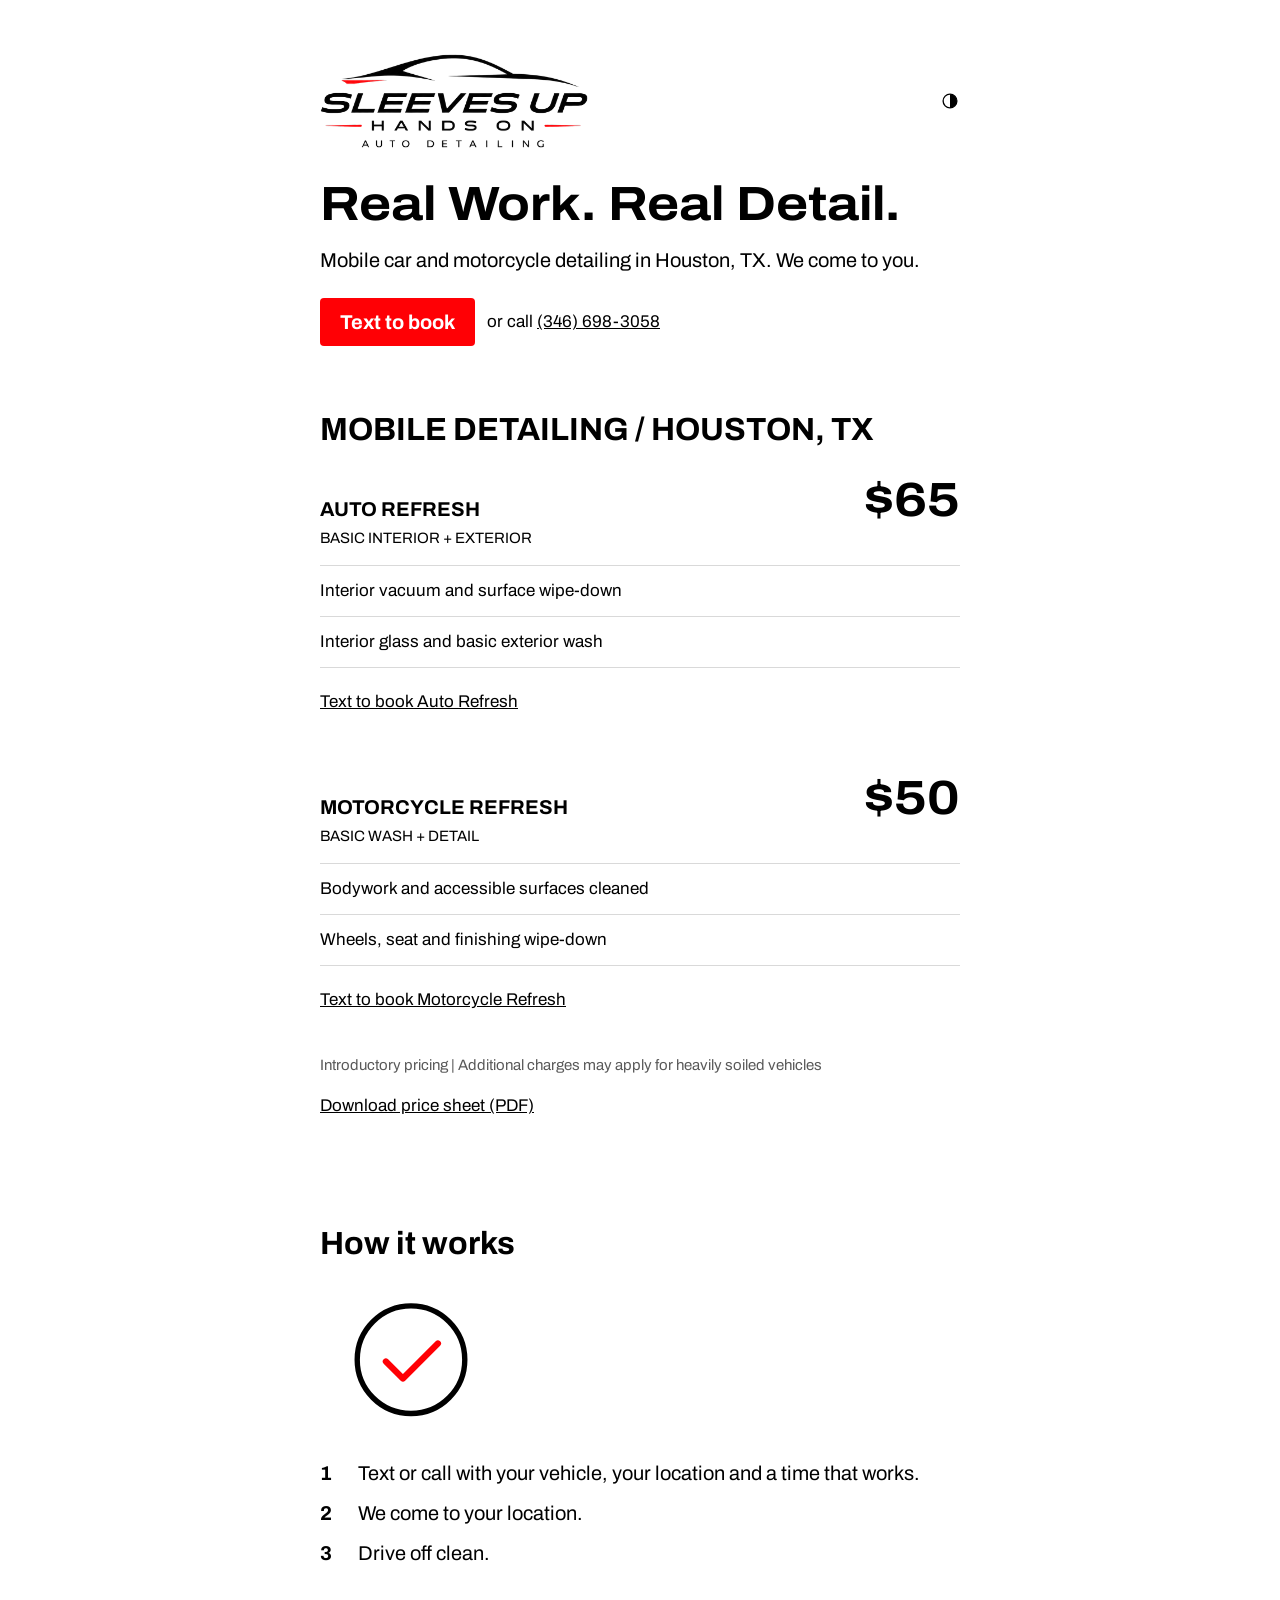
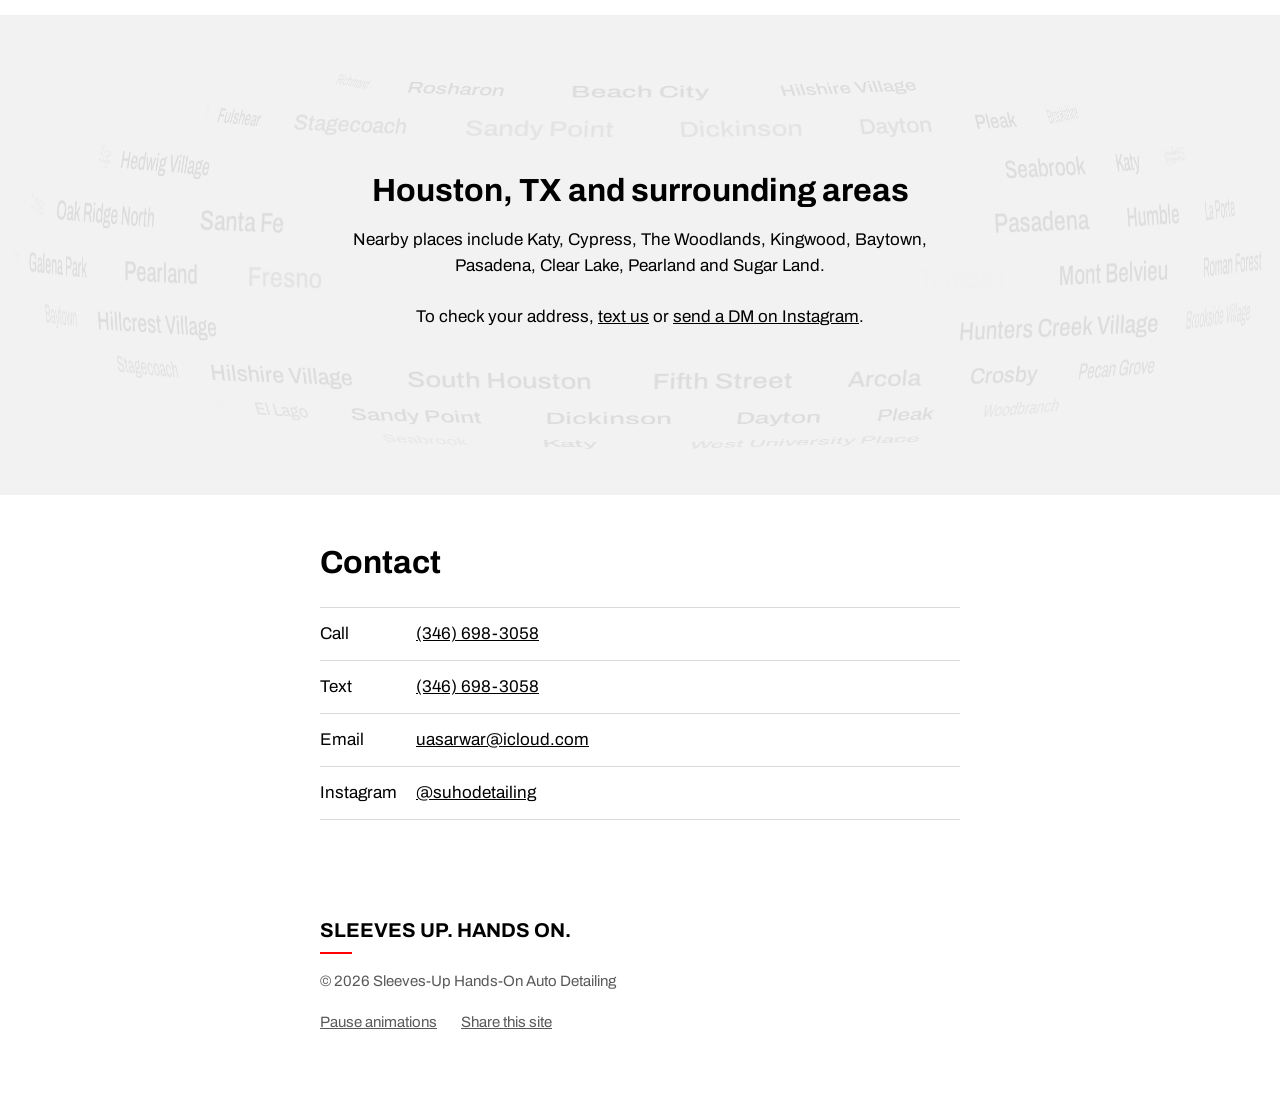
==== index.html @ 731e5a0e "Review fixes: globe fade and pulses, narrow widths, price sheet, edge cases - Globe: names near the " ====
<!doctype html>
<html lang="en" data-theme="light">
<head>
  <meta charset="utf-8">
  <meta name="viewport" content="width=device-width, initial-scale=1, viewport-fit=cover">
  <title>SUHO Detailing | Mobile Car &amp; Motorcycle Detailing in Houston, TX</title>
  <meta name="description" content="Sleeves-Up Hands-On Auto Detailing: mobile car and motorcycle detailing, interior and exterior, in Houston, TX and surrounding areas. We come to you. Auto Refresh $65, Motorcycle Refresh $50.">
  <link rel="canonical" href="https://zeditor504.github.io/suho-auto-detailing/">
  <meta name="theme-color" content="#ffffff">
  <meta name="color-scheme" content="light dark">

  <!-- Sets light/dark (Houston sunrise to sunset) before first paint -->
  <script src="theme.js?v=0.6.0"></script>

  <!-- Open Graph -->
  <meta property="og:type" content="website">
  <meta property="og:site_name" content="SUHO Detailing">
  <meta property="og:title" content="SUHO Detailing | Mobile Car &amp; Motorcycle Detailing in Houston, TX">
  <meta property="og:description" content="Real Work. Real Detail. Mobile car and motorcycle detailing in Houston, TX. We come to you.">
  <meta property="og:url" content="https://zeditor504.github.io/suho-auto-detailing/">
  <meta property="og:image" content="https://zeditor504.github.io/suho-auto-detailing/assets/logo.png">
  <meta property="og:image:alt" content="Sleeves-Up Hands-On Auto Detailing logo">
  <meta property="og:locale" content="en_US">

  <!-- Twitter / X -->
  <meta name="twitter:card" content="summary">
  <meta name="twitter:title" content="SUHO Detailing | Mobile Car &amp; Motorcycle Detailing in Houston, TX">
  <meta name="twitter:description" content="Real Work. Real Detail. Mobile car and motorcycle detailing in Houston, TX. We come to you.">
  <meta name="twitter:image" content="https://zeditor504.github.io/suho-auto-detailing/assets/logo.png">
  <meta name="twitter:image:alt" content="Sleeves-Up Hands-On Auto Detailing logo">

  <!-- Icons (cut from the logo) -->
  <link rel="icon" type="image/png" sizes="48x48" href="assets/favicon-48.png">
  <link rel="apple-touch-icon" sizes="180x180" href="assets/apple-touch-icon.png">

  <!-- Font: Archivo, self-hosted (SIL OFL 1.1, see assets/fonts/OFL.txt) -->
  <link rel="preload" href="assets/fonts/archivo-latin-var.woff2" as="font" type="font/woff2" crossorigin>

  <link rel="stylesheet" href="styles.css?v=0.6.0">
  <script src="script.js?v=0.6.0" defer></script>
  <script src="area.js?v=0.6.0" defer></script>

  <script type="application/ld+json">
  {
    "@context": "https://schema.org",
    "@type": "AutoWash",
    "name": "Sleeves-Up Hands-On Auto Detailing",
    "alternateName": "SUHO Detailing",
    "slogan": "Real Work. Real Detail.",
    "description": "Mobile car and motorcycle detailing, interior and exterior, in Houston, TX and surrounding areas. We come to you.",
    "url": "https://zeditor504.github.io/suho-auto-detailing/",
    "logo": "https://zeditor504.github.io/suho-auto-detailing/assets/logo.png",
    "image": "https://zeditor504.github.io/suho-auto-detailing/assets/logo.png",
    "telephone": "+1-346-698-3058",
    "email": "uasarwar@icloud.com",
    "priceRange": "$50 to $65",
    "address": {
      "@type": "PostalAddress",
      "addressLocality": "Houston",
      "addressRegion": "TX",
      "addressCountry": "US"
    },
    "areaServed": "Houston, TX and surrounding areas",
    "makesOffer": [
      { "@type": "Offer", "name": "Auto Refresh", "description": "Basic interior + exterior", "price": "65", "priceCurrency": "USD" },
      { "@type": "Offer", "name": "Motorcycle Refresh", "description": "Basic wash + detail", "price": "50", "priceCurrency": "USD" }
    ],
    "sameAs": ["https://www.instagram.com/suhodetailing"]
  }
  </script>
</head>
<body>
  <a class="skip-link" href="#main">Skip to content</a>

  <header class="site-top">
    <div class="container site-top-row">
      <img class="logo logo-light" src="assets/logo-wordmark-ink.png" alt="" width="1000" height="379" fetchpriority="high">
      <img class="logo logo-dark" src="assets/logo-wordmark-white.png" alt="" width="1000" height="379">
      <button type="button" class="theme-toggle" aria-label="Appearance: automatic" hidden>
        <svg class="ic ic-auto" aria-hidden="true" viewBox="0 0 24 24"><circle cx="12" cy="12" r="8.25"/><path d="M12 3.75a8.25 8.25 0 0 1 0 16.5z" class="fill"/></svg>
        <svg class="ic ic-light" aria-hidden="true" viewBox="0 0 24 24"><circle cx="12" cy="12" r="4"/><path d="M12 2.75v2M12 19.25v2M4.75 4.75l1.4 1.4M17.85 17.85l1.4 1.4M2.75 12h2M19.25 12h2M4.75 19.25l1.4-1.4M17.85 6.15l1.4-1.4"/></svg>
        <svg class="ic ic-dark" aria-hidden="true" viewBox="0 0 24 24"><path d="M20 14.5A8 8 0 1 1 9.5 4a6.25 6.25 0 0 0 10.5 10.5z"/></svg>
      </button>
    </div>
  </header>

  <main id="main">

    <!-- Hero -->
    <section class="hero">
      <div class="container">
        <h1><span class="visually-hidden">Sleeves-Up Hands-On Auto Detailing. </span><span class="nowrap">Real Work.</span> <span class="nowrap">Real Detail.</span></h1>
        <p class="lead">Mobile car and motorcycle detailing in <span class="nowrap">Houston, TX</span>. We come to you.</p>
        <div class="actions">
          <!-- Until Square is set up, booking buttons open a text message with a short note already written.
               script.js swaps in the Square link and the "Book" label once CONFIG.SQUARE_BOOKING_URL is set. -->
          <a class="btn" data-link="booking" data-book-label="Book now" data-contact-label="Contact"
             data-sms-body="Hi, I'd like to book a detail."
             href="sms:+13466983058?&amp;body=Hi%2C%20I'd%20like%20to%20book%20a%20detail.">Text to book</a>
          <span data-optional>or call <a class="link" data-link="call" data-text="phone" href="tel:+13466983058">(346) 698-3058</a></span>
        </div>
      </div>
    </section>

    <!-- Prices: same text as the printed price sheet (assets/pricing.pdf) -->
    <section id="pricing" aria-labelledby="pricing-title">
      <div class="container">
        <h2 id="pricing-title">MOBILE <span class="nowrap">DETAILING /</span> <span class="nowrap">HOUSTON, TX</span></h2>
        <div class="price-list">
          <article class="price-item">
            <div class="price-head">
              <div>
                <h3 class="service">AUTO REFRESH</h3>
                <p class="subtitle">BASIC INTERIOR + EXTERIOR</p>
              </div>
              <p class="price"><span class="visually-hidden">Price: </span>$65</p>
            </div>
            <ul class="features" role="list">
              <li>Interior vacuum and surface wipe-down</li>
              <li>Interior glass and basic exterior wash</li>
            </ul>
            <p class="service-book" data-optional><a class="link" data-link="booking-auto" data-book-label="Book Auto Refresh"
               data-sms-body="Hi, I'd like to book an Auto Refresh."
               href="sms:+13466983058?&amp;body=Hi%2C%20I'd%20like%20to%20book%20an%20Auto%20Refresh.">Text to book Auto Refresh</a></p>
          </article>
          <article class="price-item">
            <div class="price-head">
              <div>
                <h3 class="service">MOTORCYCLE REFRESH</h3>
                <p class="subtitle">BASIC WASH + DETAIL</p>
              </div>
              <p class="price"><span class="visually-hidden">Price: </span>$50</p>
            </div>
            <ul class="features" role="list">
              <li>Bodywork and accessible surfaces cleaned</li>
              <li>Wheels, seat and finishing wipe-down</li>
            </ul>
            <p class="service-book" data-optional><a class="link" data-link="booking-motorcycle" data-book-label="Book Motorcycle Refresh"
               data-sms-body="Hi, I'd like to book a Motorcycle Refresh."
               href="sms:+13466983058?&amp;body=Hi%2C%20I'd%20like%20to%20book%20a%20Motorcycle%20Refresh.">Text to book Motorcycle Refresh</a></p>
          </article>
        </div>
        <p class="fine-print">Introductory pricing | Additional charges may apply for heavily soiled vehicles</p>
        <p class="pdf-link"><a class="link" href="assets/pricing.pdf" target="_blank" rel="noopener" type="application/pdf">Download price sheet (PDF)</a></p>
      </div>
    </section>

    <!-- Recent work: stays hidden until a photo is listed in GALLERY (script.js).
         To show the Instagram line before the first photo, delete "hidden" below. -->
    <section id="gallery" aria-labelledby="gallery-title" hidden>
      <div class="container">
        <h2 id="gallery-title">Recent work</h2>
        <p class="gallery-empty" data-gallery-empty>Recent jobs are posted on <a class="link" href="https://www.instagram.com/suhodetailing" target="_blank" rel="noopener">Instagram at @suhodetailing</a>.</p>
        <div class="gallery" id="gallery-grid"></div>
      </div>
    </section>

    <!-- How it works -->
    <section id="how" aria-labelledby="how-title">
      <div class="container">
        <h2 id="how-title">How it works</h2>
        <!-- One looping scene: clock, check mark, location pin, car driving off.
             The step numbers below darken in sync with it. -->
        <div class="how-scene" aria-hidden="true">
          <svg class="scene" viewBox="56 18 128 82" width="230" height="147">
            <g class="s-clock">
              <circle class="s-ring" cx="120" cy="58" r="30"/>
              <g class="s-hands">
                <line class="s-hour" x1="120" y1="58" x2="120" y2="44"/>
                <line class="s-minute" x1="120" y1="58" x2="120" y2="36"/>
                <circle class="s-hub" cx="120" cy="58" r="2.2"/>
              </g>
              <path class="s-check" d="M106 59 l9.5 9.5 L135 49" pathLength="1"/>
            </g>
            <g class="s-pin">
              <path class="s-pin-body" d="M120 86s-19-17.5-19-33a19 19 0 0 1 38 0c0 15.5-19 33-19 33z"/>
              <circle class="s-pin-dot" cx="120" cy="53" r="6.5"/>
            </g>
            <ellipse class="s-pin-shadow" cx="120" cy="94" rx="14" ry="3"/>
            <g class="s-car">
              <g class="s-car-body">
                <path d="M92 82v-6.5c0-1.6 1-2.8 2.6-3.1l9.4-1.7 9.6-8.2c1.4-1.2 3.2-1.9 5-1.9h18.6c2.3 0 4.5 1 6 2.8l6.6 7.4 9.4 1.6c2.3.4 3.8 2.3 3.8 4.6V82"/>
                <path d="M106 70.5h45M118 62v8.5"/>
                <circle cx="104" cy="83" r="6"/>
                <circle cx="152" cy="83" r="6"/>
                <path d="M110 83h36"/>
              </g>
              <g class="s-speed">
                <path d="M70 66h12M64 74h16M72 82h8"/>
              </g>
            </g>
            <line class="s-road" x1="40" y1="95" x2="200" y2="95"/>
          </svg>
        </div>
        <ol class="steps" role="list">
          <li class="step">
            <span class="step-num" aria-hidden="true">1</span>
            <p><span data-when-booking hidden>Pick a service and time online.</span><span data-when-no-booking>Text or call with your vehicle, your location and a time that works.</span></p>
          </li>
          <li class="step">
            <span class="step-num" aria-hidden="true">2</span>
            <p>We come to your location.</p>
          </li>
          <li class="step">
            <span class="step-num" aria-hidden="true">3</span>
            <p>Drive off clean.</p>
          </li>
        </ol>
      </div>
    </section>

    <!-- Service area. Behind the text, area.js turns a globe of the 92 Census places within
         35 miles of downtown Houston (Houston City Hall, 29.7604 N, 95.3698 W; 2024 U.S. Census
         Gazetteer, Texas: Census Designated Places and incorporated cities and towns, measured
         to each place's internal point; Houston itself left out). The sentence below names
         nine of them, one or two per direction, in the names people there use. -->
    <section class="area" id="area" aria-labelledby="area-title">
      <div class="area-globe" aria-hidden="true"></div>
      <div class="area-inner">
        <h2 id="area-title"><span class="nowrap">Houston, TX</span> and surrounding areas</h2>
        <p>Nearby places include Katy, Cypress, The Woodlands, Kingwood, Baytown, Pasadena, Clear Lake, Pearland and Sugar Land.</p>
        <p>To check your address, <span class="nowrap"><span data-optional><a class="link" data-link="sms" data-sms-body="Hi, do you come to my area?" href="sms:+13466983058?&amp;body=Hi%2C%20do%20you%20come%20to%20my%20area%3F">text us</a> or </span><a class="link" href="https://www.instagram.com/suhodetailing" target="_blank" rel="noopener">send a DM on Instagram</a>.</span></p>
      </div>
    </section>

    <!-- Contact (old #book links land here too) -->
    <section id="contact" aria-labelledby="contact-title">
      <div class="container" id="book">
        <h2 id="contact-title">Contact</h2>
        <!-- Shown only once CONFIG.SQUARE_BOOKING_URL is set -->
        <div class="contact-book" data-when-booking hidden>
          <p>Choose your service and an open time on our Square booking page.</p>
          <a class="btn" data-link="booking" data-book-label="Book now" href="#contact">Book now</a>
        </div>
        <ul class="contact-list" role="list">
          <li data-optional><a class="contact-row" data-link="call" href="tel:+13466983058"><span class="contact-label">Call</span><span class="contact-value" data-text="phone">(346) 698-3058</span></a></li>
          <li data-optional><a class="contact-row" data-link="sms" href="sms:+13466983058"><span class="contact-label">Text</span><span class="contact-value" data-text="phone">(346) 698-3058</span></a></li>
          <li data-optional><a class="contact-row" data-link="email" href="mailto:uasarwar@icloud.com"><span class="contact-label">Email</span><span class="contact-value" data-text="email">uasarwar@icloud.com</span></a></li>
          <li><a class="contact-row" href="https://www.instagram.com/suhodetailing" target="_blank" rel="noopener"><span class="contact-label">Instagram</span><span class="contact-value">@suhodetailing</span></a></li>
        </ul>
      </div>
    </section>

  </main>

  <footer class="footer">
    <div class="container">
      <p class="footer-tag">SLEEVES UP. HANDS ON.</p>
      <span class="divider" aria-hidden="true"></span>
      <p>&copy; <span data-year>2026</span> Sleeves-Up Hands-On Auto Detailing</p>
      <p class="footer-tools">
        <button type="button" class="link-button js-motion" hidden>Pause animations</button>
        <button type="button" class="link-button js-share" hidden>Share this site</button>
      </p>
    </div>
  </footer>

  <div class="toast" role="status" aria-live="polite" hidden></div>
</body>
</html>
---- styles.css ----
/* SUHO Detailing: styles. Mobile-first, plain CSS.
   Design rules (v0.6.0)
   - One sheet: a 640px left-aligned column, 16px side margins on phones.
     The service-area band is the only full-width, tinted, centered block.
   - The logo's colors: white or black page, black or #ededed text, red #ff0005.
     Red marks the logo, the booking button, the footer rule and the check in
     the how-it-works drawing. Nothing else. Links underline in their own color.
   - Archivo (self-hosted, SIL OFL 1.1), weights 400 and 700. 112.5% width on
     the h1 and prices only. Five sizes: 36/48, 26/32, 20, 17, 15 px.
     No letter-spacing anywhere. No eyebrows.
   - No cards, shadows, gradients, blur, stripes or sticky bars. Hairlines
     only between price rows and contact rows. (Globe names near the
     service-area text fade out in area.js, not with a CSS gradient.)
   - One radius: 4px. One button: red, 20px bold label, 48px tall, natural width.
   - Motion: the how-it-works loop, the globe and the theme crossfade only.
     Both scenes pause off screen, with "Pause animations", and with reduce motion. */

@font-face {
  font-family: "Archivo";
  src: url("assets/fonts/archivo-latin-var.woff2") format("woff2");
  font-weight: 400 700;
  font-stretch: 100% 112.5%;
  font-style: normal;
  font-display: swap;
}

/* ---------- Color ---------- */
:root,
[data-theme="light"] {
  color-scheme: light;
  --bg: #ffffff;
  --tint: #f2f2f2;          /* service-area band only */
  --label: #000000;         /* all text unless listed below */
  --label-2: #595959;       /* fine print, footer meta, inactive step numbers */
  --separator: #d9d9d9;     /* hairlines only, never text */
  --red: #ff0005;           /* the logo red: button fill, footer rule, check mark */
  --red-hover: #d70015;     /* button hover/active only */
  --names: rgba(0, 0, 0, 0.09);
}
[data-theme="dark"] {
  color-scheme: dark;
  --bg: #000000;
  --tint: #141414;
  --label: #ededed;
  --label-2: #a6a6a6;
  --separator: #333333;
  --red: #ff0005;
  --red-hover: #d70015;
  --names: rgba(237, 237, 237, 0.10);
}

/* ---------- Type, space, size ---------- */
:root {
  --font: "Archivo", Arial, sans-serif;
  --wide: 112.5%;
  --fs-1: 36px; --lh-1: 40px;
  --fs-2: 26px; --lh-2: 32px;
  --fs-3: 20px; --lh-3: 28px;
  --fs-4: 17px; --lh-4: 26px;
  --fs-5: 15px; --lh-5: 22px;
  --s-1: 4px; --s-2: 8px; --s-3: 12px; --s-4: 16px; --s-6: 24px;
  --s-8: 32px; --s-12: 48px; --s-16: 64px; --s-24: 96px;
  --pad: 32px;              /* half the gap between sections */
  --max: 640px;
  --radius: 4px;
}
@media (min-width: 834px) {
  :root { --fs-1: 48px; --lh-1: 52px; --fs-2: 32px; --lh-2: 40px; --pad: 48px; }
}

/* ---------- Base ---------- */
*,
*::before,
*::after { box-sizing: border-box; }
[hidden] { display: none !important; }

html {
  -webkit-text-size-adjust: 100%;
  background: var(--bg);
  font-synthesis: none;
}
body {
  margin: 0;
  background: var(--bg);
  color: var(--label);
  font-family: var(--font);
  font-size: var(--fs-4);
  line-height: var(--lh-4);
  -webkit-font-smoothing: antialiased;
  -moz-osx-font-smoothing: grayscale;
}
img { display: block; max-width: 100%; height: auto; }
h1, h2, h3, p, ul, ol, figure { margin: 0; }
ul, ol { padding: 0; list-style: none; }
h1, h2, h3 { font-weight: 700; }
h1 {
  font-size: var(--fs-1);
  line-height: var(--lh-1);
  font-stretch: var(--wide);
}
h2 { font-size: var(--fs-2); line-height: var(--lh-2); }
p { text-wrap: pretty; }
h1, h2, .lead { text-wrap: balance; }
a { color: inherit; }

:focus-visible {
  outline: 2px solid var(--label);
  outline-offset: 2px;
  border-radius: var(--radius);
}

.container {
  width: min(100% - 32px, var(--max));
  margin-inline: auto;
}
.nowrap { white-space: nowrap; }
.visually-hidden {
  position: absolute !important;
  width: 1px; height: 1px;
  padding: 0; margin: -1px;
  overflow: hidden; clip: rect(0 0 0 0);
  white-space: nowrap; border: 0;
}
.skip-link {
  position: fixed;
  left: 16px; top: -100px;
  z-index: 200;
  padding: 12px 16px;
  background: var(--label);
  color: var(--bg);
  font-size: var(--fs-5);
  line-height: var(--lh-5);
  border-radius: var(--radius);
}
.skip-link:focus { top: 8px; }

/* ---------- Icons ---------- */
.ic {
  width: 20px; height: 20px;
  fill: none; stroke: currentColor; stroke-width: 1.6;
  stroke-linecap: round; stroke-linejoin: round;
  flex: none;
}
.ic .fill { fill: currentColor; stroke: none; }

/* ---------- The one button ---------- */
.btn {
  display: inline-flex;
  align-items: center;
  justify-content: center;
  min-height: 48px;
  padding: 0 20px;
  border: 0;
  border-radius: var(--radius);
  background: var(--red);
  color: #fff;
  font: 700 var(--fs-3)/1 var(--font);   /* 20px bold: large text, so white on the logo red passes AA */
  text-decoration: none;
  white-space: nowrap;
  cursor: pointer;
  transition: background-color 0.2s;
}
.btn:hover,
.btn:active { background: var(--red-hover); }

/* ---------- The one link style ---------- */
.link,
.link-button {
  display: inline-flex;
  align-items: center;
  min-height: 44px;
  white-space: nowrap;
  color: inherit;
  text-decoration: underline;
  background: none;
  border: 0;
  padding: 0;
  font: inherit;
  cursor: pointer;
}

/* ---------- Sections ---------- */
main > section { padding-block: var(--pad); }
section h2 + * { margin-top: var(--s-6); }

/* ---------- Top bar ---------- */
.site-top { padding-top: var(--s-8); }
.site-top-row {
  display: flex;
  justify-content: space-between;
  align-items: center;
  gap: var(--s-4);
}
.logo {
  width: min(240px, 64vw);
  margin-left: -5px;        /* the PNG has ~2% clear space on the left: line the S up with the text */
}
[data-theme="light"] .logo-dark,
[data-theme="dark"] .logo-light { display: none; }

.theme-toggle {
  display: grid;
  place-items: center;
  flex: none;
  width: 44px; height: 44px;
  margin-right: -12px;      /* icon edge on the text edge */
  padding: 0;
  border: 0;
  border-radius: var(--radius);
  background: none;
  color: var(--label);
  cursor: pointer;
}
.theme-toggle .ic { grid-area: 1 / 1; display: none; }
[data-theme-mode="auto"] .ic-auto,
[data-theme-mode="light"] .ic-light,
[data-theme-mode="dark"] .ic-dark { display: block; }

/* ---------- Hero ---------- */
main > .hero { padding: var(--s-6) 0 var(--s-4); }
.lead {
  margin-top: var(--s-4);
  font-size: var(--fs-3);
  line-height: var(--lh-3);
}
.actions {
  display: flex;
  flex-wrap: wrap;
  align-items: center;
  gap: var(--s-3);
  margin-top: var(--s-6);
}

/* ---------- Prices ---------- */
.price-list { display: grid; gap: var(--s-12); }
.price-head { display: flex; flex-direction: column; }
.service { font-size: var(--fs-3); line-height: var(--lh-3); }
.subtitle {
  margin-top: var(--s-1);
  font-size: var(--fs-5);
  line-height: var(--lh-5);
}
.price {
  margin-top: var(--s-3);
  font-size: var(--fs-1);    /* as big as the headline: the h1 and the prices read first */
  line-height: var(--lh-1);
  font-weight: 700;
  font-stretch: var(--wide);
  font-variant-numeric: tabular-nums;
}
.features {
  margin-top: var(--s-4);
  border-bottom: 1px solid var(--separator);
}
.features li {
  padding: var(--s-3) 0;
  border-top: 1px solid var(--separator);
}
.service-book { margin-top: var(--s-3); }
.fine-print {
  margin-top: var(--s-8);
  color: var(--label-2);
  font-size: var(--fs-5);
  line-height: var(--lh-5);
}
.pdf-link { margin-top: var(--s-2); }

/* ---------- Recent work ---------- */
.gallery {
  display: grid;
  grid-template-columns: repeat(2, minmax(0, 1fr));
  gap: var(--s-3);
}
.gallery:empty { display: none; }
.photo:only-child { grid-column: 1 / -1; }
.photo img {
  width: 100%;
  aspect-ratio: 4 / 3;
  object-fit: cover;
  border-radius: var(--radius);
}
.photo figcaption {
  margin-top: var(--s-2);
  color: var(--label-2);
  font-size: var(--fs-5);
  line-height: var(--lh-5);
}

/* ---------- How it works ---------- */
.steps { display: grid; gap: var(--s-3); }
.step {
  display: grid;
  grid-template-columns: 1.5em 1fr;
  column-gap: var(--s-2);
  align-items: baseline;
  font-size: var(--fs-3);
  line-height: var(--lh-3);
}
.step-num {
  font-weight: 700;
  font-variant-numeric: tabular-nums;
  color: var(--label);
}

/* How-it-works scene: clock -> check -> pin -> car, one 8s loop.
   Without JS, with "reduce motion" or "Pause animations", it shows a still check mark. */
#how { --cycle: 8s; }   /* shared by the scene and the step numbers */
.how-scene {
  display: flex;
  justify-content: flex-start;
  margin-bottom: var(--s-6);
  margin-left: -13px;       /* the clock lines up with the step sentences below */
}
.scene { width: 190px; height: auto; overflow: visible; }
.scene * {
  fill: none;
  stroke: var(--label);
  stroke-width: 3;
  stroke-linecap: round;
  stroke-linejoin: round;
}
.scene .s-hub { fill: var(--label); stroke: none; }
.scene .s-check { stroke: var(--red); stroke-width: 3.5; stroke-dasharray: 1; stroke-dashoffset: 0; }
.scene .s-pin-shadow { fill: var(--label); stroke: none; opacity: 0; }
.scene .s-speed path { stroke-width: 2.5; }
.scene .s-road { stroke: var(--separator); stroke-width: 2; }
.s-clock, .s-pin, .s-car, .s-pin-shadow, .s-road { transform-box: fill-box; transform-origin: center; }
.s-minute, .s-hour { transform-box: view-box; transform-origin: 120px 58px; }
/* still frame (no animation) */
.s-hands, .s-pin, .s-car, .s-road { opacity: 0; }

/* playing: everything runs on the same clock */
.how-playing .s-clock { animation: sc-clock var(--cycle) infinite; }
.how-playing .s-hands { animation: sc-hands var(--cycle) infinite; }
.how-playing .s-minute { animation: sc-minute var(--cycle) infinite; }
.how-playing .s-hour { animation: sc-hour var(--cycle) infinite; }
.how-playing .s-check { animation: sc-check var(--cycle) infinite; }
.how-playing .s-pin { animation: sc-pin var(--cycle) infinite; }
.how-playing .s-pin-shadow { animation: sc-shadow var(--cycle) infinite; }
.how-playing .s-car { animation: sc-car var(--cycle) infinite; }
.how-playing .s-speed { animation: sc-speed var(--cycle) infinite; }
.how-playing .s-road { animation: sc-road var(--cycle) infinite; }
.how-playing .step:nth-child(1) .step-num { animation: sc-step-1 var(--cycle) infinite; }
.how-playing .step:nth-child(2) .step-num { animation: sc-step-2 var(--cycle) infinite; }
.how-playing .step:nth-child(3) .step-num { animation: sc-step-3 var(--cycle) infinite; }
.how-paused * { animation-play-state: paused !important; }

@keyframes sc-clock {
  0% { opacity: 0; transform: scale(0.85); animation-timing-function: cubic-bezier(0.2, 0, 0, 1); }
  6%, 36% { opacity: 1; transform: none; animation-timing-function: ease-in; }
  41%, 100% { opacity: 0; transform: scale(0.85); }
}
@keyframes sc-hands {
  0%, 24% { opacity: 1; }
  28%, 100% { opacity: 0; }
}
@keyframes sc-minute {
  0%, 5% { transform: rotate(0deg); animation-timing-function: cubic-bezier(0.45, 0, 0.25, 1); }
  24%, 100% { transform: rotate(360deg); }
}
@keyframes sc-hour {
  0%, 5% { transform: rotate(0deg); animation-timing-function: cubic-bezier(0.45, 0, 0.25, 1); }
  24%, 100% { transform: rotate(30deg); }
}
@keyframes sc-check {
  0%, 26% { stroke-dashoffset: 1; animation-timing-function: cubic-bezier(0.3, 0, 0, 1); }
  33%, 100% { stroke-dashoffset: 0; }
}
@keyframes sc-pin {
  0%, 41% { opacity: 0; transform: translateY(-26px); animation-timing-function: cubic-bezier(0.3, 0, 0.7, 1); }
  46% { opacity: 1; transform: translateY(2px); animation-timing-function: ease-out; }
  49%, 61% { opacity: 1; transform: none; animation-timing-function: ease-in; }
  65%, 100% { opacity: 0; transform: scale(0.9); }
}
@keyframes sc-shadow {
  0%, 43% { opacity: 0; transform: scale(0.3); }
  48%, 61% { opacity: 0.18; transform: none; }
  65%, 100% { opacity: 0; transform: none; }
}
@keyframes sc-car {
  0%, 64% { opacity: 0; transform: translateX(-80px); animation-timing-function: cubic-bezier(0.2, 0, 0, 1); }
  72%, 82% { opacity: 1; transform: none; animation-timing-function: cubic-bezier(0.55, 0, 0.9, 0.5); }
  94%, 100% { opacity: 0; transform: translateX(130px); }
}
@keyframes sc-speed {
  0%, 81% { opacity: 0; }
  85% { opacity: 1; }
  92%, 100% { opacity: 0; }
}
@keyframes sc-road {
  0%, 63% { opacity: 0; transform: scaleX(0.4); animation-timing-function: cubic-bezier(0.2, 0, 0, 1); }
  71%, 90% { opacity: 1; transform: none; }
  97%, 100% { opacity: 0; transform: none; }
}
@keyframes sc-step-1 {
  0%, 38% { color: var(--label); }
  42%, 97% { color: var(--label-2); }
  100% { color: var(--label); }
}
@keyframes sc-step-2 {
  0%, 38% { color: var(--label-2); }
  42%, 63% { color: var(--label); }
  67%, 100% { color: var(--label-2); }
}
@keyframes sc-step-3 {
  0%, 63% { color: var(--label-2); }
  67%, 96% { color: var(--label); }
  100% { color: var(--label-2); }
}

/* ---------- Service area: the one full-width, tinted, centered block ---------- */
main > .area {
  position: relative;
  overflow: hidden;
  isolation: isolate;
  display: grid;
  align-content: center;
  min-height: 400px;
  padding-block: calc(var(--s-24) + var(--s-8));   /* 128px on phones: room for the globe above and below the text */
  background: var(--tint);
  text-align: center;
  /* terrain colors for the pulse: muted, earthy */
  --t-woods: #4a8a5a;
  --t-water: #3a7cb0;
  --t-city: #8a939e;
  --t-prairie: #b08a52;
}
[data-theme="dark"] .area {
  --t-woods: #86c495;
  --t-water: #86b9e2;
  --t-city: #c9ced6;
  --t-prairie: #dcbf8e;
}
.area-inner {
  position: relative;
  width: min(100% - 32px, var(--max));
  margin-inline: auto;
}
.area-inner p { margin-top: var(--s-4); }

/* Place names riding a slowly turning globe behind the text (drawn by area.js) */
.area-globe {
  position: absolute;
  inset: 0;
  z-index: -1;
  pointer-events: none;
  user-select: none;
}
.area-place::before { content: attr(data-name); } /* names come from data-name (area.js) */
.area-place {
  position: absolute;
  top: 0;
  left: 0;
  visibility: hidden;
  white-space: nowrap;
  color: var(--names);
  font-size: 16px;
  font-weight: 500;
  line-height: 1.2;
  transform-origin: 50% 50%;
  will-change: transform, opacity;
}
.area-place[data-terrain="woods"] { --t: var(--t-woods); }
.area-place[data-terrain="water"] { --t: var(--t-water); }
.area-place[data-terrain="city"] { --t: var(--t-city); }
.area-place[data-terrain="prairie"] { --t: var(--t-prairie); }
/* 0.5s ease in, 1s hold, 0.5s ease out */
.area-place.is-pulsing { animation: area-pulse 2s ease-in-out; }
@keyframes area-pulse {
  0% { color: var(--names); }
  25%, 75% { color: var(--t); }
  100% { color: var(--names); }
}

/* ---------- Contact ---------- */
.contact-book { margin-bottom: var(--s-8); }
.contact-book .btn { margin-top: var(--s-4); }
.contact-list {
  margin-top: var(--s-6);
  border-bottom: 1px solid var(--separator);
}
.contact-list li { border-top: 1px solid var(--separator); }
.contact-row {
  display: grid;
  grid-template-columns: 96px minmax(0, 1fr);
  align-items: center;
  min-height: 52px;
  padding: var(--s-3) 0;
  color: inherit;
  text-decoration: none;
}
.contact-value {
  text-decoration: underline;
  overflow-wrap: anywhere;
}

/* ---------- Footer ---------- */
.footer {
  padding: var(--pad) 0 calc(48px + env(safe-area-inset-bottom, 0px));
  background: var(--bg);
  color: var(--label-2);
  font-size: var(--fs-5);
  line-height: var(--lh-5);
}
.footer-tag {
  color: var(--label);
  font-size: var(--fs-3);
  line-height: var(--lh-3);
  font-weight: 700;
}
.divider {
  display: block;
  width: 32px; height: 2px;
  margin: var(--s-2) 0 var(--s-4);
  background: var(--red);
}
.footer-tools {
  display: flex;
  flex-wrap: wrap;
  gap: 0 var(--s-6);
  margin-top: var(--s-2);
}

/* ---------- Toast ---------- */
.toast {
  position: fixed;
  left: 50%;
  bottom: calc(24px + env(safe-area-inset-bottom, 0px));
  z-index: 130;
  transform: translateX(-50%);
  max-width: calc(100% - 32px);
  padding: var(--s-3) var(--s-4);
  background: var(--label);
  color: var(--bg);
  font-size: var(--fs-5);
  line-height: var(--lh-5);
  border-radius: var(--radius);
}

/* Theme change: a plain crossfade */
::view-transition-old(root),
::view-transition-new(root) { animation-duration: 0.4s; }

/* ---------- Wider screens ---------- */
@media (min-width: 600px) {
  .price-head {
    flex-direction: row;
    flex-wrap: wrap;            /* the price drops under the name if a fallback font runs wide */
    justify-content: space-between;
    align-items: baseline;
    column-gap: var(--s-4);
  }
  .price { margin-top: 0; }
  .gallery { grid-template-columns: repeat(3, minmax(0, 1fr)); gap: var(--s-4); }
}

@media (min-width: 834px) {
  .site-top { padding-top: var(--s-12); }
  .logo { width: 280px; margin-left: -6px; }
  .how-scene { margin-left: -24px; }
  .scene { width: 230px; }
  main > .area { min-height: 480px; padding-block: var(--s-24); }
  .area-place { font-size: 28px; }
  .footer { padding-bottom: calc(64px + env(safe-area-inset-bottom, 0px)); }
}

/* ---------- Very narrow windows (heavy zoom, split screen) ---------- */
@media (max-width: 279px) {
  .nowrap,
  .link { white-space: normal; }
}

/* ---------- Reduce motion ---------- */
@media (prefers-reduced-motion: reduce) {
  .area-place.is-pulsing { animation: none; }
  #how * { animation: none !important; }
  .js-motion { display: none !important; }
  ::view-transition-old(root),
  ::view-transition-new(root) { animation: none; }
}
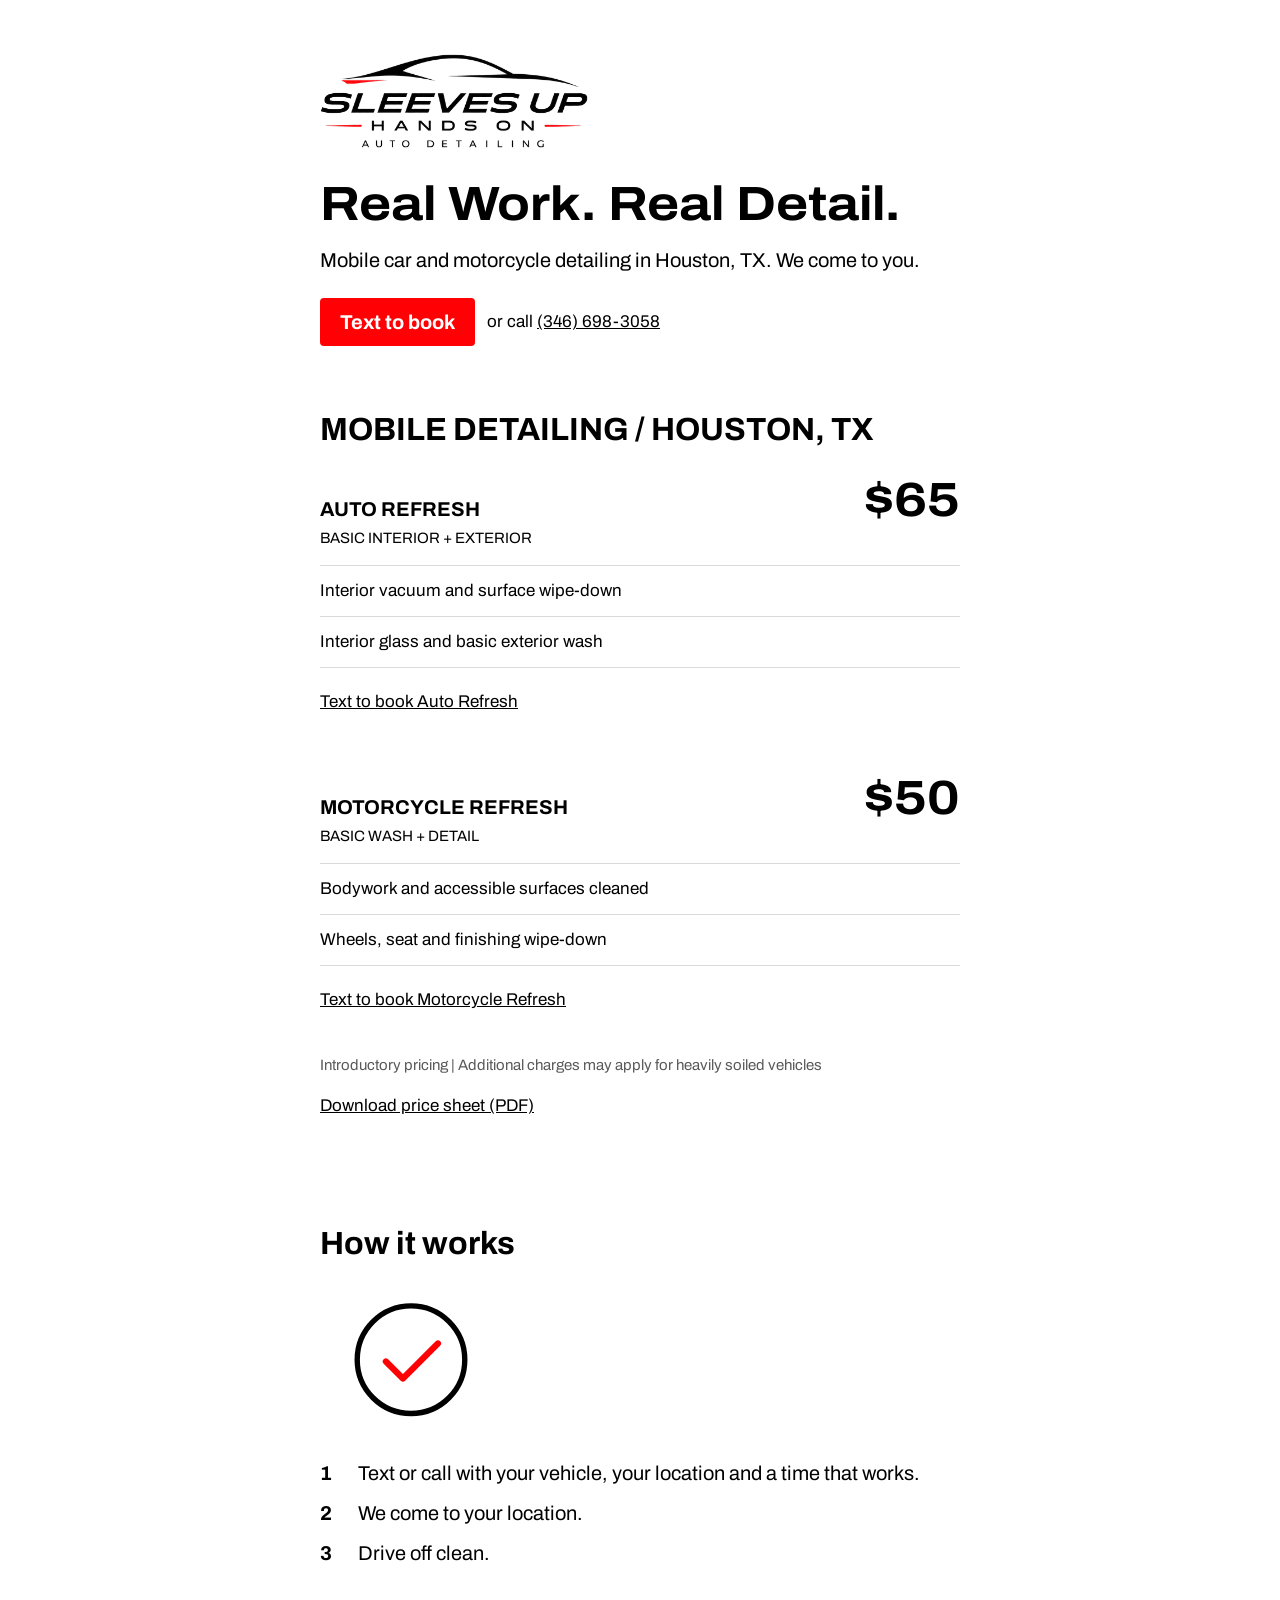
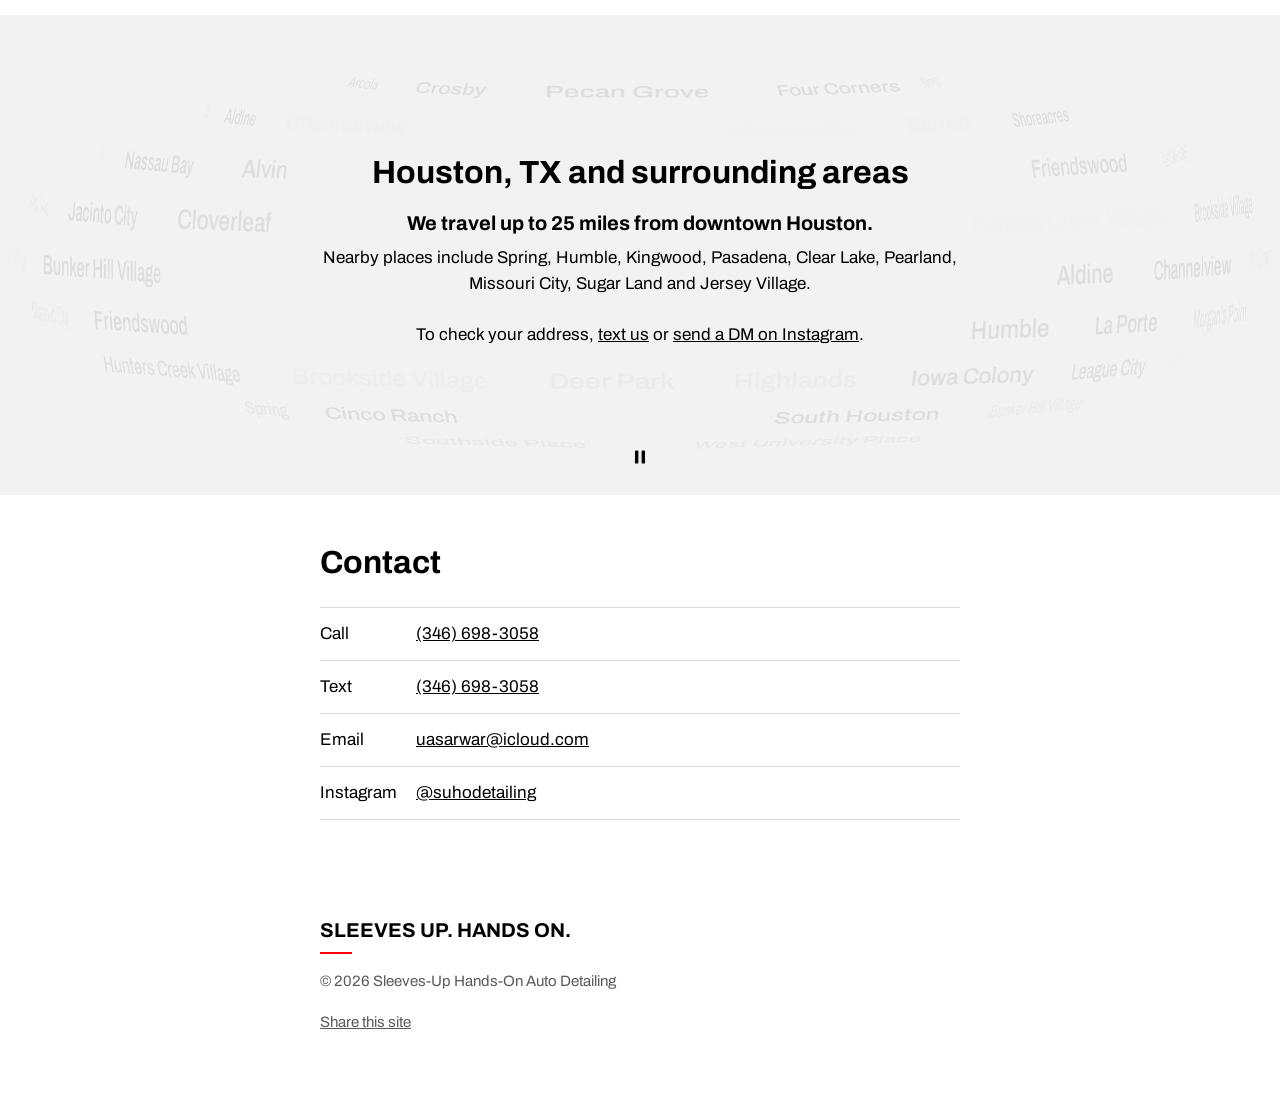
==== commit 5463b177: "Whole-line step highlight, sun-only theme, play/pause in the area band, 25-mile radius - How it work" ====
--- a/index.html
+++ b/index.html
@@ -10,7 +10,7 @@
   <meta name="color-scheme" content="light dark">
 
   <!-- Sets light/dark (Houston sunrise to sunset) before first paint -->
-  <script src="theme.js?v=0.6.0"></script>
+  <script src="theme.js?v=0.7.0"></script>
 
   <!-- Open Graph -->
   <meta property="og:type" content="website">
@@ -36,9 +36,9 @@
   <!-- Font: Archivo, self-hosted (SIL OFL 1.1, see assets/fonts/OFL.txt) -->
   <link rel="preload" href="assets/fonts/archivo-latin-var.woff2" as="font" type="font/woff2" crossorigin>
 
-  <link rel="stylesheet" href="styles.css?v=0.6.0">
-  <script src="script.js?v=0.6.0" defer></script>
-  <script src="area.js?v=0.6.0" defer></script>
+  <link rel="stylesheet" href="styles.css?v=0.7.0">
+  <script src="script.js?v=0.7.0" defer></script>
+  <script src="area.js?v=0.7.0" defer></script>
 
   <script type="application/ld+json">
   {
@@ -60,7 +60,12 @@
       "addressRegion": "TX",
       "addressCountry": "US"
     },
-    "areaServed": "Houston, TX and surrounding areas",
+    "areaServed": {
+      "@type": "GeoCircle",
+      "description": "Houston, TX and surrounding areas, up to 25 miles from downtown Houston",
+      "geoMidpoint": { "@type": "GeoCoordinates", "latitude": 29.7604, "longitude": -95.3698 },
+      "geoRadius": 40234
+    },
     "makesOffer": [
       { "@type": "Offer", "name": "Auto Refresh", "description": "Basic interior + exterior", "price": "65", "priceCurrency": "USD" },
       { "@type": "Offer", "name": "Motorcycle Refresh", "description": "Basic wash + detail", "price": "50", "priceCurrency": "USD" }
@@ -76,11 +81,6 @@
     <div class="container site-top-row">
       <img class="logo logo-light" src="assets/logo-wordmark-ink.png" alt="" width="1000" height="379" fetchpriority="high">
       <img class="logo logo-dark" src="assets/logo-wordmark-white.png" alt="" width="1000" height="379">
-      <button type="button" class="theme-toggle" aria-label="Appearance: automatic" hidden>
-        <svg class="ic ic-auto" aria-hidden="true" viewBox="0 0 24 24"><circle cx="12" cy="12" r="8.25"/><path d="M12 3.75a8.25 8.25 0 0 1 0 16.5z" class="fill"/></svg>
-        <svg class="ic ic-light" aria-hidden="true" viewBox="0 0 24 24"><circle cx="12" cy="12" r="4"/><path d="M12 2.75v2M12 19.25v2M4.75 4.75l1.4 1.4M17.85 17.85l1.4 1.4M2.75 12h2M19.25 12h2M4.75 19.25l1.4-1.4M17.85 6.15l1.4-1.4"/></svg>
-        <svg class="ic ic-dark" aria-hidden="true" viewBox="0 0 24 24"><path d="M20 14.5A8 8 0 1 1 9.5 4a6.25 6.25 0 0 0 10.5 10.5z"/></svg>
-      </button>
     </div>
   </header>
 
@@ -160,7 +160,7 @@
       <div class="container">
         <h2 id="how-title">How it works</h2>
         <!-- One looping scene: clock, check mark, location pin, car driving off.
-             The step numbers below darken in sync with it. -->
+             Each step below brightens in turn, in sync with it. -->
         <div class="how-scene" aria-hidden="true">
           <svg class="scene" viewBox="56 18 128 82" width="230" height="147">
             <g class="s-clock">
@@ -209,18 +209,25 @@
       </div>
     </section>
 
-    <!-- Service area. Behind the text, area.js turns a globe of the 92 Census places within
-         35 miles of downtown Houston (Houston City Hall, 29.7604 N, 95.3698 W; 2024 U.S. Census
-         Gazetteer, Texas: Census Designated Places and incorporated cities and towns, measured
-         to each place's internal point; Houston itself left out). The sentence below names
-         nine of them, one or two per direction, in the names people there use. -->
+    <!-- Service area: up to 25 miles from downtown Houston (Houston City Hall, 29.7604 N, 95.3698 W).
+         Behind the text, area.js turns a globe of the 52 Census places within that radius
+         (2024 U.S. Census Gazetteer, Texas: Census Designated Places and incorporated cities
+         and towns, measured to each place's internal point; Houston itself left out).
+         The sentence names nine well-known places 14 to 23 miles out, clockwise from the north. -->
     <section class="area" id="area" aria-labelledby="area-title">
       <div class="area-globe" aria-hidden="true"></div>
       <div class="area-inner">
         <h2 id="area-title"><span class="nowrap">Houston, TX</span> and surrounding areas</h2>
-        <p>Nearby places include Katy, Cypress, The Woodlands, Kingwood, Baytown, Pasadena, Clear Lake, Pearland and Sugar Land.</p>
+        <p class="area-radius">We travel up to 25 miles from downtown Houston.</p>
+        <p>Nearby places include Spring, Humble, Kingwood, Pasadena, Clear Lake, Pearland, Missouri City, Sugar Land and Jersey Village.</p>
         <p>To check your address, <span class="nowrap"><span data-optional><a class="link" data-link="sms" data-sms-body="Hi, do you come to my area?" href="sms:+13466983058?&amp;body=Hi%2C%20do%20you%20come%20to%20my%20area%3F">text us</a> or </span><a class="link" href="https://www.instagram.com/suhodetailing" target="_blank" rel="noopener">send a DM on Instagram</a>.</span></p>
       </div>
+      <!-- Play/pause for the moving parts of the page (this globe and the how-it-works loop).
+           Hidden until script.js wires it up, and for visitors who choose "reduce motion". -->
+      <button type="button" class="area-motion js-motion" aria-label="Pause animations" title="Pause animations" hidden>
+        <svg class="ic ic-pause" aria-hidden="true" viewBox="0 0 24 24"><rect class="fill" x="6.5" y="5" width="3.75" height="14" rx="1"/><rect class="fill" x="13.75" y="5" width="3.75" height="14" rx="1"/></svg>
+        <svg class="ic ic-play" aria-hidden="true" viewBox="0 0 24 24"><path class="fill" d="M8 5.6v12.8a1 1 0 0 0 1.5.86l10.4-6.4a1 1 0 0 0 0-1.72L9.5 4.74A1 1 0 0 0 8 5.6z"/></svg>
+      </button>
     </section>
 
     <!-- Contact (old #book links land here too) -->
@@ -249,7 +256,6 @@
       <span class="divider" aria-hidden="true"></span>
       <p>&copy; <span data-year>2026</span> Sleeves-Up Hands-On Auto Detailing</p>
       <p class="footer-tools">
-        <button type="button" class="link-button js-motion" hidden>Pause animations</button>
         <button type="button" class="link-button js-share" hidden>Share this site</button>
       </p>
     </div>
--- a/styles.css
+++ b/styles.css
@@ -12,8 +12,10 @@
      only between price rows and contact rows. (Globe names near the
      service-area text fade out in area.js, not with a CSS gradient.)
    - One radius: 4px. One button: red, 20px bold label, 48px tall, natural width.
-   - Motion: the how-it-works loop, the globe and the theme crossfade only.
-     Both scenes pause off screen, with "Pause animations", and with reduce motion. */
+   - Light from sunrise to sunset in Houston, dark after (theme.js). No switch.
+   - Motion: the how-it-works loop, the globe and the sunset crossfade only.
+     Both scenes pause off screen, with the play/pause button at the bottom of
+     the service-area band, and with reduce motion. */
 
 @font-face {
   font-family: "Archivo";
@@ -31,7 +33,7 @@
   --bg: #ffffff;
   --tint: #f2f2f2;          /* service-area band only */
   --label: #000000;         /* all text unless listed below */
-  --label-2: #595959;       /* fine print, footer meta, inactive step numbers */
+  --label-2: #595959;       /* fine print, footer meta, the dimmed how-it-works steps */
   --separator: #d9d9d9;     /* hairlines only, never text */
   --red: #ff0005;           /* the logo red: button fill, footer rule, check mark */
   --red-hover: #d70015;     /* button hover/active only */
@@ -198,23 +200,6 @@
 [data-theme="light"] .logo-dark,
 [data-theme="dark"] .logo-light { display: none; }
 
-.theme-toggle {
-  display: grid;
-  place-items: center;
-  flex: none;
-  width: 44px; height: 44px;
-  margin-right: -12px;      /* icon edge on the text edge */
-  padding: 0;
-  border: 0;
-  border-radius: var(--radius);
-  background: none;
-  color: var(--label);
-  cursor: pointer;
-}
-.theme-toggle .ic { grid-area: 1 / 1; display: none; }
-[data-theme-mode="auto"] .ic-auto,
-[data-theme-mode="light"] .ic-light,
-[data-theme-mode="dark"] .ic-dark { display: block; }
 
 /* ---------- Hero ---------- */
 main > .hero { padding: var(--s-6) 0 var(--s-4); }
@@ -296,10 +281,10 @@
   font-size: var(--fs-3);
   line-height: var(--lh-3);
 }
+.step { color: var(--label); }   /* the whole line brightens in turn while the scene plays */
 .step-num {
   font-weight: 700;
   font-variant-numeric: tabular-nums;
-  color: var(--label);
 }
 
 /* How-it-works scene: clock -> check -> pin -> car, one 8s loop.
@@ -340,9 +325,9 @@
 .how-playing .s-car { animation: sc-car var(--cycle) infinite; }
 .how-playing .s-speed { animation: sc-speed var(--cycle) infinite; }
 .how-playing .s-road { animation: sc-road var(--cycle) infinite; }
-.how-playing .step:nth-child(1) .step-num { animation: sc-step-1 var(--cycle) infinite; }
-.how-playing .step:nth-child(2) .step-num { animation: sc-step-2 var(--cycle) infinite; }
-.how-playing .step:nth-child(3) .step-num { animation: sc-step-3 var(--cycle) infinite; }
+.how-playing .step:nth-child(1) { animation: sc-step-1 var(--cycle) infinite; }
+.how-playing .step:nth-child(2) { animation: sc-step-2 var(--cycle) infinite; }
+.how-playing .step:nth-child(3) { animation: sc-step-3 var(--cycle) infinite; }
 .how-paused * { animation-play-state: paused !important; }
 
 @keyframes sc-clock {
@@ -437,6 +422,33 @@
   margin-inline: auto;
 }
 .area-inner p { margin-top: var(--s-4); }
+.area-radius {
+  font-size: var(--fs-3);
+  line-height: var(--lh-3);
+  font-weight: 700;
+}
+.area-radius + p { margin-top: var(--s-2); }
+
+/* Play/pause, bottom center of the band */
+.area-motion {
+  position: absolute;
+  left: 50%;
+  bottom: var(--s-4);
+  transform: translateX(-50%);
+  display: grid;
+  place-items: center;
+  width: 44px; height: 44px;
+  padding: 0;
+  border: 0;
+  border-radius: var(--radius);
+  background: none;
+  color: var(--label);
+  cursor: pointer;
+}
+.area-motion .ic { grid-area: 1 / 1; width: 22px; height: 22px; }
+.area-motion .ic-play,
+[data-motion="paused"] .area-motion .ic-pause { display: none; }
+[data-motion="paused"] .area-motion .ic-play { display: block; }
 
 /* Place names riding a slowly turning globe behind the text (drawn by area.js) */
 .area-globe {
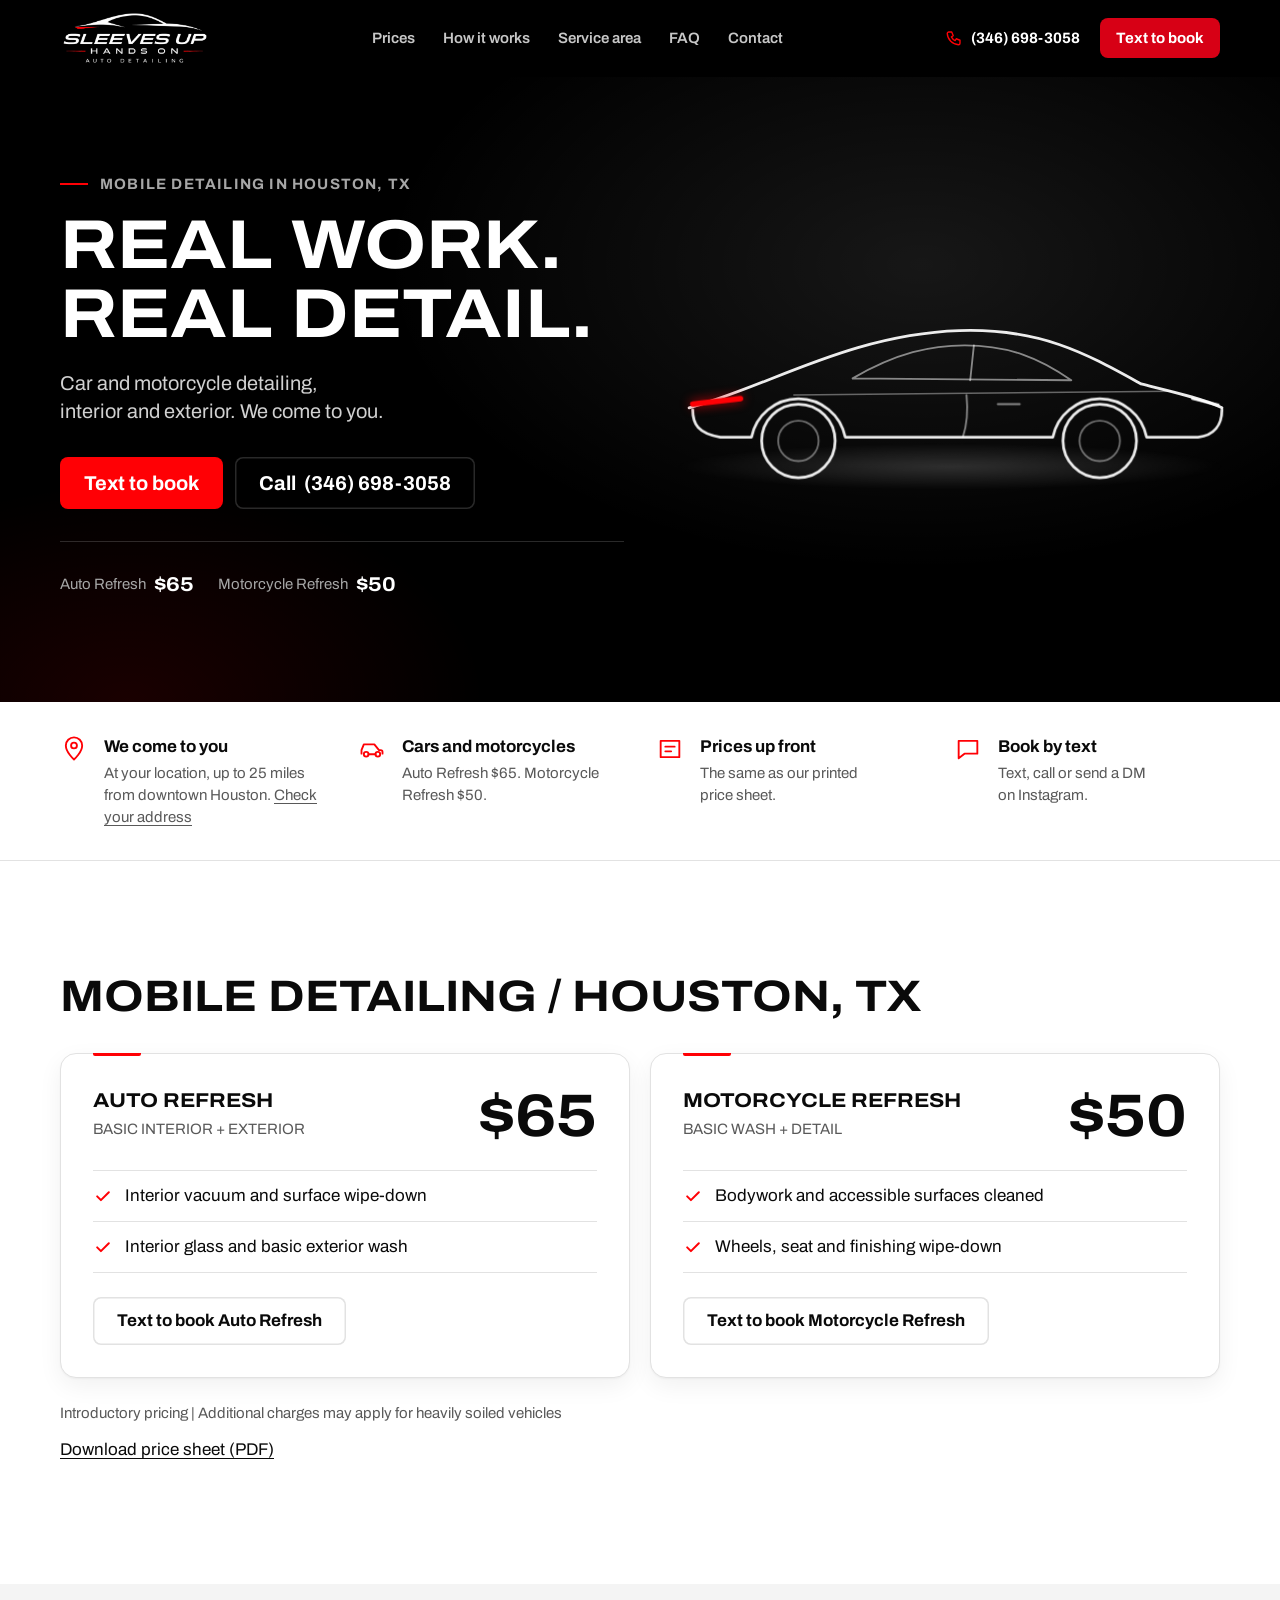
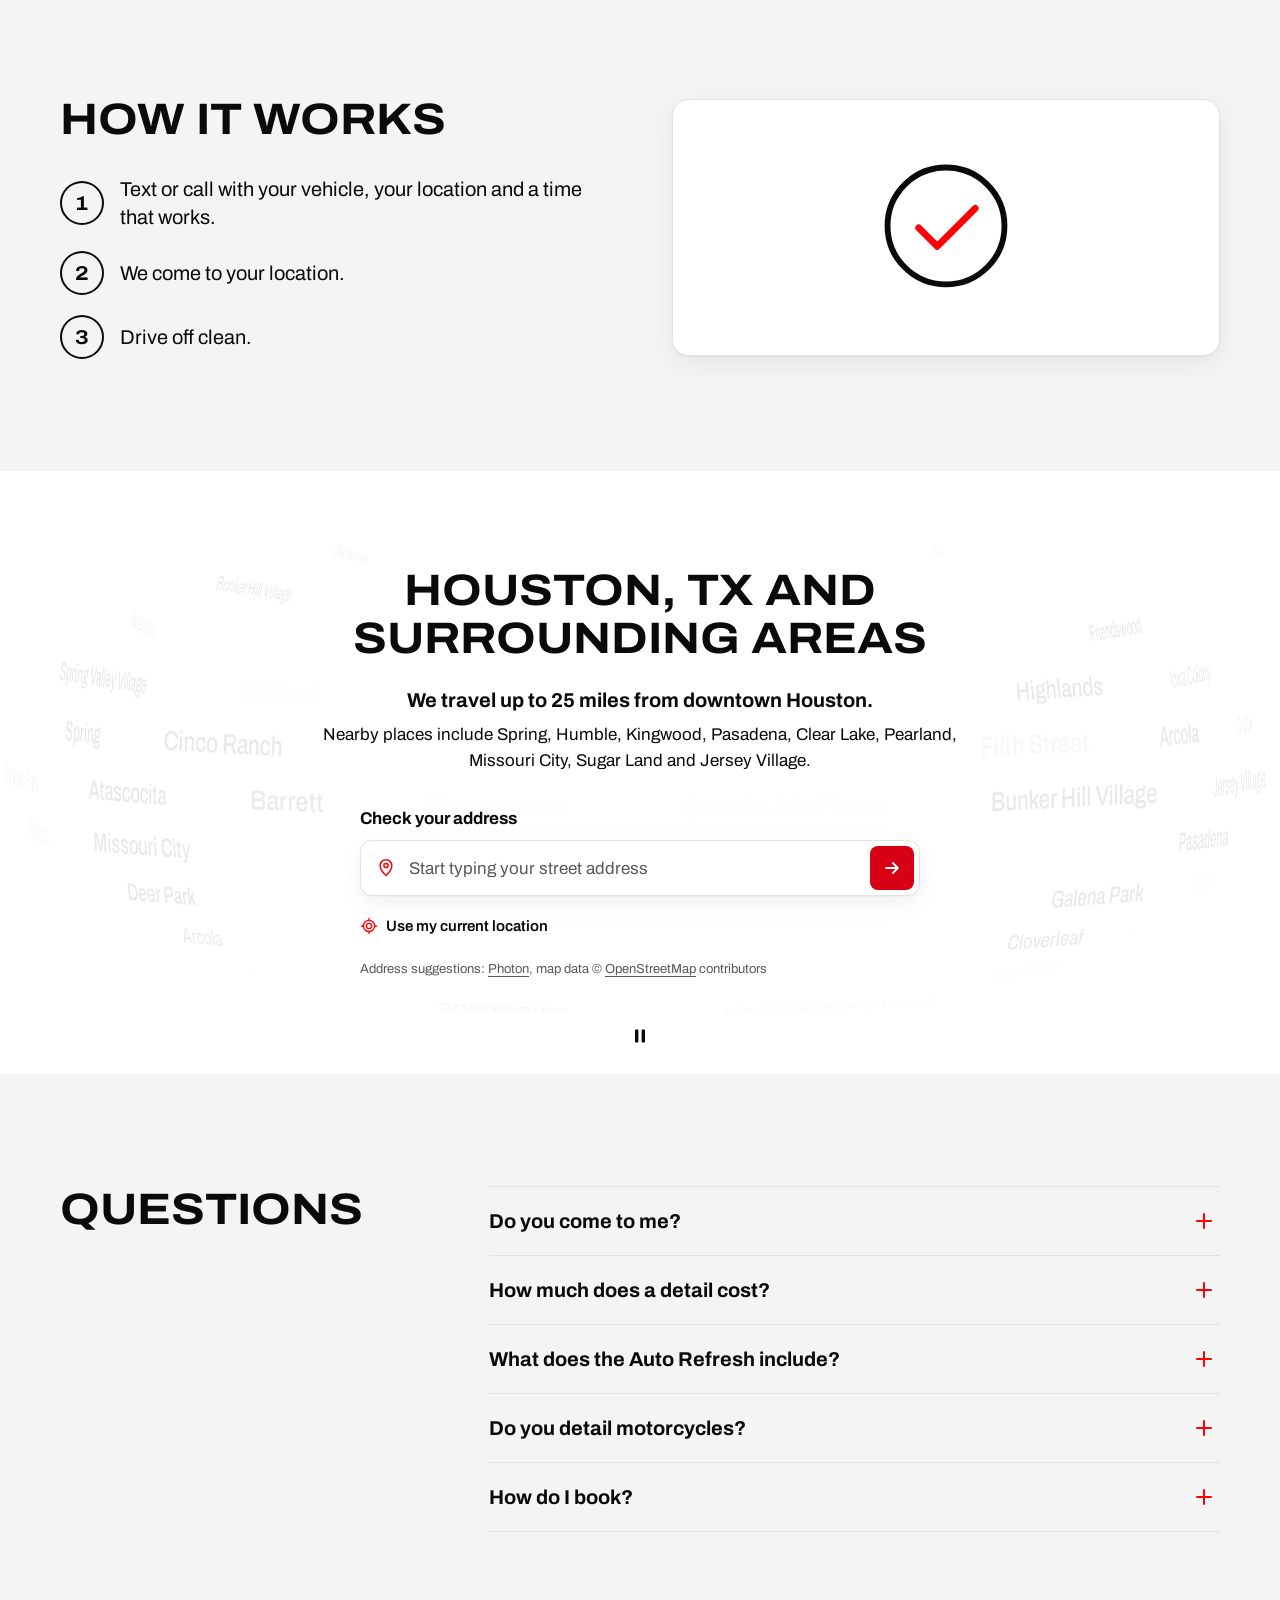
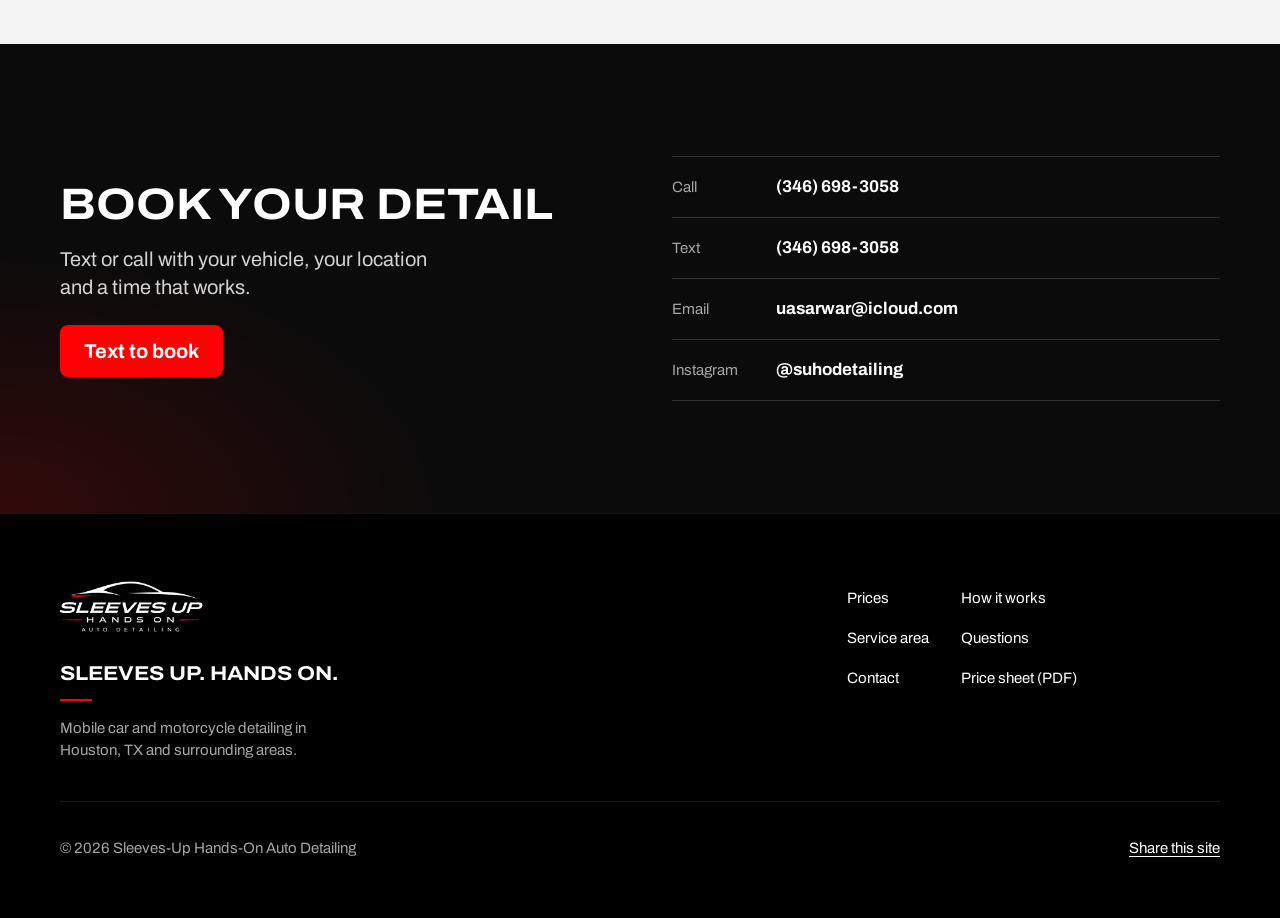
==== commit 24656264: "v0.8.0: redesign after top detailing sites, with an address check - Address check in the service-are" ====
--- a/index.html
+++ b/index.html
@@ -6,11 +6,11 @@
   <title>SUHO Detailing | Mobile Car &amp; Motorcycle Detailing in Houston, TX</title>
   <meta name="description" content="Sleeves-Up Hands-On Auto Detailing: mobile car and motorcycle detailing, interior and exterior, in Houston, TX and surrounding areas. We come to you. Auto Refresh $65, Motorcycle Refresh $50.">
   <link rel="canonical" href="https://zeditor504.github.io/suho-auto-detailing/">
-  <meta name="theme-color" content="#ffffff">
+  <meta name="theme-color" content="#000000">
   <meta name="color-scheme" content="light dark">
 
   <!-- Sets light/dark (Houston sunrise to sunset) before first paint -->
-  <script src="theme.js?v=0.7.0"></script>
+  <script src="theme.js?v=0.8.0"></script>
 
   <!-- Open Graph -->
   <meta property="og:type" content="website">
@@ -36,9 +36,9 @@
   <!-- Font: Archivo, self-hosted (SIL OFL 1.1, see assets/fonts/OFL.txt) -->
   <link rel="preload" href="assets/fonts/archivo-latin-var.woff2" as="font" type="font/woff2" crossorigin>
 
-  <link rel="stylesheet" href="styles.css?v=0.7.0">
-  <script src="script.js?v=0.7.0" defer></script>
-  <script src="area.js?v=0.7.0" defer></script>
+  <link rel="stylesheet" href="styles.css?v=0.8.0">
+  <script src="script.js?v=0.8.0" defer></script>
+  <script src="area.js?v=0.8.0" defer></script>
 
   <script type="application/ld+json">
   {
@@ -73,41 +73,159 @@
     "sameAs": ["https://www.instagram.com/suhodetailing"]
   }
   </script>
+  <!-- FAQ answers: keep word for word in step with the FAQ section below -->
+  <script type="application/ld+json">
+  {
+    "@context": "https://schema.org",
+    "@type": "FAQPage",
+    "mainEntity": [
+      { "@type": "Question", "name": "Do you come to me?",
+        "acceptedAnswer": { "@type": "Answer", "text": "Yes. SUHO Detailing is mobile: we come to your location. We travel up to 25 miles from downtown Houston. To check your address, type it into the address check in the service area section." } },
+      { "@type": "Question", "name": "How much does a detail cost?",
+        "acceptedAnswer": { "@type": "Answer", "text": "Auto Refresh is $65 and Motorcycle Refresh is $50. These are introductory prices. Additional charges may apply for heavily soiled vehicles." } },
+      { "@type": "Question", "name": "What does the Auto Refresh include?",
+        "acceptedAnswer": { "@type": "Answer", "text": "Basic interior + exterior: interior vacuum and surface wipe-down, interior glass and basic exterior wash." } },
+      { "@type": "Question", "name": "Do you detail motorcycles?",
+        "acceptedAnswer": { "@type": "Answer", "text": "Yes. Motorcycle Refresh, $50, is a basic wash + detail: bodywork and accessible surfaces cleaned, wheels, seat and finishing wipe-down." } },
+      { "@type": "Question", "name": "How do I book?",
+        "acceptedAnswer": { "@type": "Answer", "text": "Text or call (346) 698-3058 with your vehicle, your location and a time that works, or send a DM on Instagram at @suhodetailing." } }
+    ]
+  }
+  </script>
 </head>
 <body>
   <a class="skip-link" href="#main">Skip to content</a>
 
-  <header class="site-top">
-    <div class="container site-top-row">
-      <img class="logo logo-light" src="assets/logo-wordmark-ink.png" alt="" width="1000" height="379" fetchpriority="high">
-      <img class="logo logo-dark" src="assets/logo-wordmark-white.png" alt="" width="1000" height="379">
+  <!-- Header: always dark, stays at the top while scrolling -->
+  <header class="site-top" id="top">
+    <div class="wrap site-top-row">
+      <a class="brand" href="#top" aria-label="SUHO Detailing, back to top">
+        <img class="logo" src="assets/logo-wordmark-white.png" alt="" width="1000" height="379" fetchpriority="high">
+      </a>
+      <nav class="nav" aria-label="Sections">
+        <a href="#pricing">Prices</a>
+        <a href="#how">How it works</a>
+        <a href="#area">Service area</a>
+        <a href="#faq">FAQ</a>
+        <a href="#contact">Contact</a>
+      </nav>
+      <div class="top-actions">
+        <a class="top-phone" data-optional data-link="call" href="tel:+13466983058">
+          <svg class="ic" aria-hidden="true" viewBox="0 0 24 24"><path d="M5 4h4l2 5-2.5 1.5a11 11 0 0 0 5 5L15 13l5 2v4a2 2 0 0 1-2 2A16 16 0 0 1 3 6a2 2 0 0 1 2-2"/></svg>
+          <span data-text="phone">(346) 698-3058</span>
+        </a>
+        <a class="btn btn-sm" data-link="booking" data-book-label="Book now" data-contact-label="Contact"
+           data-sms-body="Hi, I'd like to book a detail."
+           href="sms:+13466983058?&amp;body=Hi%2C%20I'd%20like%20to%20book%20a%20detail.">Text to book</a>
+      </div>
     </div>
   </header>
 
   <main id="main">
 
-    <!-- Hero -->
-    <section class="hero">
-      <div class="container">
-        <h1><span class="visually-hidden">Sleeves-Up Hands-On Auto Detailing. </span><span class="nowrap">Real Work.</span> <span class="nowrap">Real Detail.</span></h1>
-        <p class="lead">Mobile car and motorcycle detailing in <span class="nowrap">Houston, TX</span>. We come to you.</p>
-        <div class="actions">
-          <!-- Until Square is set up, booking buttons open a text message with a short note already written.
-               script.js swaps in the Square link and the "Book" label once CONFIG.SQUARE_BOOKING_URL is set. -->
-          <a class="btn" data-link="booking" data-book-label="Book now" data-contact-label="Contact"
-             data-sms-body="Hi, I'd like to book a detail."
-             href="sms:+13466983058?&amp;body=Hi%2C%20I'd%20like%20to%20book%20a%20detail.">Text to book</a>
-          <span data-optional>or call <a class="link" data-link="call" data-text="phone" href="tel:+13466983058">(346) 698-3058</a></span>
-        </div>
-      </div>
+    <!-- Hero: always dark, like a studio with the lights on one car -->
+    <section class="hero" aria-labelledby="hero-title">
+      <div class="wrap hero-grid">
+        <div class="hero-copy">
+          <p class="kicker">Mobile detailing in <span class="nowrap">Houston, TX</span></p>
+          <h1 id="hero-title"><span class="visually-hidden">Sleeves-Up Hands-On Auto Detailing. </span><span class="nowrap">Real Work.</span> <span class="nowrap">Real Detail.</span></h1>
+          <p class="lead">Car and motorcycle detailing, interior and exterior. We come to you.</p>
+          <div class="actions">
+            <!-- Until Square is set up, booking buttons open a text message with a short note already written.
+                 script.js swaps in the Square link and the "Book" label once CONFIG.SQUARE_BOOKING_URL is set. -->
+            <a class="btn" data-link="booking" data-book-label="Book now" data-contact-label="Contact"
+               data-sms-body="Hi, I'd like to book a detail."
+               href="sms:+13466983058?&amp;body=Hi%2C%20I'd%20like%20to%20book%20a%20detail.">Text to book</a>
+            <a class="btn btn-ghost" data-optional data-link="call" href="tel:+13466983058">Call <span data-text="phone">(346) 698-3058</span></a>
+          </div>
+          <ul class="hero-prices" role="list">
+            <li><a href="#auto-refresh"><span>Auto Refresh</span> <strong>$65</strong></a></li>
+            <li><a href="#motorcycle-refresh"><span>Motorcycle Refresh</span> <strong>$50</strong></a></li>
+          </ul>
+        </div>
+
+        <!-- The logo's line-drawn car, drawn large. It draws itself in once,
+             then a band of light passes over it now and then. -->
+        <div class="hero-art" aria-hidden="true">
+          <svg class="car" viewBox="0 0 640 260" width="640" height="260">
+            <defs>
+              <linearGradient id="sheen" x1="0" x2="1" y1="0" y2="0">
+                <stop offset="0" stop-color="#fff" stop-opacity="0"/>
+                <stop offset="0.5" stop-color="#fff" stop-opacity="1"/>
+                <stop offset="1" stop-color="#fff" stop-opacity="0"/>
+              </linearGradient>
+              <radialGradient id="floor" cx="0.5" cy="0.5" r="0.5">
+                <stop offset="0" stop-color="#fff" stop-opacity="0.16"/>
+                <stop offset="1" stop-color="#fff" stop-opacity="0"/>
+              </radialGradient>
+              <mask id="car-lines" maskUnits="userSpaceOnUse" x="-20" y="-20" width="680" height="300">
+                <g class="car-mask" fill="none" stroke="#fff" stroke-linecap="round" stroke-linejoin="round">
+                  <use href="#car-body"/>
+                </g>
+              </mask>
+            </defs>
+            <ellipse class="car-floor" cx="320" cy="214" rx="300" ry="26" fill="url(#floor)"/>
+            <g id="car-body" class="car-lines">
+              <!-- roofline: tail to nose, like the logo's swoosh -->
+              <path class="cl cl-1" pathLength="1" d="M36 150 C 120 128, 210 70, 330 66 C 420 63, 470 92, 528 124 C 560 132, 596 140, 616 150"/>
+              <!-- side window -->
+              <path class="cl cl-2" pathLength="1" d="M214 118 C 262 90, 300 82, 336 82 C 384 82, 418 96, 452 120 Z"/>
+              <!-- B pillar -->
+              <path class="cl cl-3" pathLength="1" d="M346 82 L 342 120"/>
+              <!-- shoulder line -->
+              <path class="cl cl-4" pathLength="1" d="M150 136 L 560 132"/>
+              <!-- lower body with wheel arches -->
+              <path class="cl cl-5" pathLength="1" d="M40 152 C 40 168, 46 178, 70 182 L 104 182 A 52 52 0 0 1 206 182 L 432 182 A 52 52 0 0 1 534 182 L 590 182 C 608 180, 616 168, 616 152"/>
+              <!-- wheels -->
+              <circle class="cl cl-6" pathLength="1" cx="155" cy="186" r="40"/>
+              <circle class="cl cl-6" pathLength="1" cx="483" cy="186" r="40"/>
+              <circle class="cl cl-7" pathLength="1" cx="155" cy="186" r="22"/>
+              <circle class="cl cl-7" pathLength="1" cx="483" cy="186" r="22"/>
+              <!-- door line and handle -->
+              <path class="cl cl-8" pathLength="1" d="M338 136 C 340 156, 338 170, 334 182"/>
+              <path class="cl cl-8" pathLength="1" d="M372 146 L 396 146"/>
+              <!-- headlight -->
+              <path class="cl cl-9" pathLength="1" d="M584 140 L 612 147"/>
+            </g>
+            <!-- tail light: the logo's red streak -->
+            <path class="car-tail" pathLength="1" d="M40 146 L 92 140"/>
+            <!-- the moving band of light, seen only through the car's lines -->
+            <g mask="url(#car-lines)">
+              <rect class="car-sheen" x="-200" y="0" width="160" height="260" fill="url(#sheen)"/>
+            </g>
+          </svg>
+        </div>
+      </div>
+    </section>
+
+    <!-- Quick facts: only things a customer can check -->
+    <section class="facts" aria-label="At a glance">
+      <ul class="wrap facts-grid" role="list">
+        <li class="fact">
+          <svg class="ic ic-lg" aria-hidden="true" viewBox="0 0 24 24"><path d="M12 21s-7-6.2-7-12a7 7 0 0 1 14 0c0 5.8-7 12-7 12z"/><circle cx="12" cy="9" r="2.5"/></svg>
+          <div><p class="fact-title">We come to you</p><p>At your location, up to 25 miles from downtown Houston. <a class="link-inline" href="#area-check" data-check-link hidden>Check your address</a></p></div>
+        </li>
+        <li class="fact">
+          <svg class="ic ic-lg" aria-hidden="true" viewBox="0 0 24 24"><path d="M3 16v-3l2-5h9l4 5h1.5a1.5 1.5 0 0 1 1.5 1.5V16"/><circle cx="7" cy="16.5" r="2"/><circle cx="17" cy="16.5" r="2"/><path d="M9 16.5h6"/></svg>
+          <div><p class="fact-title">Cars and motorcycles</p><p>Auto Refresh $65. Motorcycle Refresh $50.</p></div>
+        </li>
+        <li class="fact">
+          <svg class="ic ic-lg" aria-hidden="true" viewBox="0 0 24 24"><path d="M4 5h16v14H4z"/><path d="M8 10h8M8 14h5"/></svg>
+          <div><p class="fact-title">Prices up front</p><p>The same as our printed price sheet.</p></div>
+        </li>
+        <li class="fact">
+          <svg class="ic ic-lg" aria-hidden="true" viewBox="0 0 24 24"><path d="M4 5h16v11H9l-5 4z"/></svg>
+          <div><p class="fact-title"><span data-when-booking hidden>Book online</span><span data-when-no-booking>Book by text</span></p><p><span data-when-booking hidden>Pick a time online, or text, call or DM us.</span><span data-when-no-booking>Text, call or send a DM on Instagram.</span></p></div>
+        </li>
+      </ul>
     </section>
 
     <!-- Prices: same text as the printed price sheet (assets/pricing.pdf) -->
-    <section id="pricing" aria-labelledby="pricing-title">
-      <div class="container">
-        <h2 id="pricing-title">MOBILE <span class="nowrap">DETAILING /</span> <span class="nowrap">HOUSTON, TX</span></h2>
+    <section class="section" id="pricing" aria-labelledby="pricing-title">
+      <div class="wrap">
+        <h2 class="section-title" id="pricing-title">MOBILE <span class="nowrap">DETAILING /</span> <span class="nowrap">HOUSTON, TX</span></h2>
         <div class="price-list">
-          <article class="price-item">
+          <article class="price-card" id="auto-refresh">
             <div class="price-head">
               <div>
                 <h3 class="service">AUTO REFRESH</h3>
@@ -116,14 +234,14 @@
               <p class="price"><span class="visually-hidden">Price: </span>$65</p>
             </div>
             <ul class="features" role="list">
-              <li>Interior vacuum and surface wipe-down</li>
-              <li>Interior glass and basic exterior wash</li>
+              <li><svg class="ic tick" aria-hidden="true" viewBox="0 0 24 24"><path d="M5 12.5l4.5 4.5L19 7.5"/></svg>Interior vacuum and surface wipe-down</li>
+              <li><svg class="ic tick" aria-hidden="true" viewBox="0 0 24 24"><path d="M5 12.5l4.5 4.5L19 7.5"/></svg>Interior glass and basic exterior wash</li>
             </ul>
-            <p class="service-book" data-optional><a class="link" data-link="booking-auto" data-book-label="Book Auto Refresh"
+            <p class="service-book" data-optional><a class="btn btn-outline" data-link="booking-auto" data-book-label="Book Auto Refresh"
                data-sms-body="Hi, I'd like to book an Auto Refresh."
                href="sms:+13466983058?&amp;body=Hi%2C%20I'd%20like%20to%20book%20an%20Auto%20Refresh.">Text to book Auto Refresh</a></p>
           </article>
-          <article class="price-item">
+          <article class="price-card" id="motorcycle-refresh">
             <div class="price-head">
               <div>
                 <h3 class="service">MOTORCYCLE REFRESH</h3>
@@ -132,10 +250,10 @@
               <p class="price"><span class="visually-hidden">Price: </span>$50</p>
             </div>
             <ul class="features" role="list">
-              <li>Bodywork and accessible surfaces cleaned</li>
-              <li>Wheels, seat and finishing wipe-down</li>
+              <li><svg class="ic tick" aria-hidden="true" viewBox="0 0 24 24"><path d="M5 12.5l4.5 4.5L19 7.5"/></svg>Bodywork and accessible surfaces cleaned</li>
+              <li><svg class="ic tick" aria-hidden="true" viewBox="0 0 24 24"><path d="M5 12.5l4.5 4.5L19 7.5"/></svg>Wheels, seat and finishing wipe-down</li>
             </ul>
-            <p class="service-book" data-optional><a class="link" data-link="booking-motorcycle" data-book-label="Book Motorcycle Refresh"
+            <p class="service-book" data-optional><a class="btn btn-outline" data-link="booking-motorcycle" data-book-label="Book Motorcycle Refresh"
                data-sms-body="Hi, I'd like to book a Motorcycle Refresh."
                href="sms:+13466983058?&amp;body=Hi%2C%20I'd%20like%20to%20book%20a%20Motorcycle%20Refresh.">Text to book Motorcycle Refresh</a></p>
           </article>
@@ -146,21 +264,47 @@
     </section>
 
     <!-- Recent work: stays hidden until a photo is listed in GALLERY (script.js).
+         An entry with a "before" photo shows as a before/after slider.
          To show the Instagram line before the first photo, delete "hidden" below. -->
-    <section id="gallery" aria-labelledby="gallery-title" hidden>
-      <div class="container">
-        <h2 id="gallery-title">Recent work</h2>
+    <section class="section" id="gallery" aria-labelledby="gallery-title" hidden>
+      <div class="wrap">
+        <h2 class="section-title" id="gallery-title">Recent work</h2>
         <p class="gallery-empty" data-gallery-empty>Recent jobs are posted on <a class="link" href="https://www.instagram.com/suhodetailing" target="_blank" rel="noopener">Instagram at @suhodetailing</a>.</p>
         <div class="gallery" id="gallery-grid"></div>
+        <p class="gallery-more"><a class="link" href="https://www.instagram.com/suhodetailing" target="_blank" rel="noopener">More on Instagram at @suhodetailing</a></p>
+      </div>
+    </section>
+
+    <!-- Reviews: stays hidden until a real review is listed in REVIEWS (script.js) -->
+    <section class="section" id="reviews" aria-labelledby="reviews-title" hidden>
+      <div class="wrap">
+        <h2 class="section-title" id="reviews-title">What customers say</h2>
+        <div class="reviews" id="reviews-list"></div>
       </div>
     </section>
 
     <!-- How it works -->
-    <section id="how" aria-labelledby="how-title">
-      <div class="container">
-        <h2 id="how-title">How it works</h2>
+    <section class="section section-tint" id="how" aria-labelledby="how-title">
+      <div class="wrap how-grid">
+        <div class="how-copy">
+          <h2 class="section-title" id="how-title">How it works</h2>
+          <ol class="steps" role="list">
+            <li class="step">
+              <span class="step-num" aria-hidden="true">1</span>
+              <p><span data-when-booking hidden>Pick a service and time online.</span><span data-when-no-booking>Text or call with your vehicle, your location and a time that works.</span></p>
+            </li>
+            <li class="step">
+              <span class="step-num" aria-hidden="true">2</span>
+              <p>We come to your location.</p>
+            </li>
+            <li class="step">
+              <span class="step-num" aria-hidden="true">3</span>
+              <p>Drive off clean.</p>
+            </li>
+          </ol>
+        </div>
         <!-- One looping scene: clock, check mark, location pin, car driving off.
-             Each step below brightens in turn, in sync with it. -->
+             Each step brightens in turn, in sync with it. -->
         <div class="how-scene" aria-hidden="true">
           <svg class="scene" viewBox="56 18 128 82" width="230" height="147">
             <g class="s-clock">
@@ -192,20 +336,6 @@
             <line class="s-road" x1="40" y1="95" x2="200" y2="95"/>
           </svg>
         </div>
-        <ol class="steps" role="list">
-          <li class="step">
-            <span class="step-num" aria-hidden="true">1</span>
-            <p><span data-when-booking hidden>Pick a service and time online.</span><span data-when-no-booking>Text or call with your vehicle, your location and a time that works.</span></p>
-          </li>
-          <li class="step">
-            <span class="step-num" aria-hidden="true">2</span>
-            <p>We come to your location.</p>
-          </li>
-          <li class="step">
-            <span class="step-num" aria-hidden="true">3</span>
-            <p>Drive off clean.</p>
-          </li>
-        </ol>
       </div>
     </section>
 
@@ -217,12 +347,38 @@
     <section class="area" id="area" aria-labelledby="area-title">
       <div class="area-globe" aria-hidden="true"></div>
       <div class="area-inner">
-        <h2 id="area-title"><span class="nowrap">Houston, TX</span> and surrounding areas</h2>
+        <h2 class="section-title" id="area-title"><span class="nowrap">Houston, TX</span> and surrounding areas</h2>
         <p class="area-radius">We travel up to 25 miles from downtown Houston.</p>
         <p>Nearby places include Spring, Humble, Kingwood, Pasadena, Clear Lake, Pearland, Missouri City, Sugar Land and Jersey Village.</p>
-        <p>To check your address, <span class="nowrap"><span data-optional><a class="link" data-link="sms" data-sms-body="Hi, do you come to my area?" href="sms:+13466983058?&amp;body=Hi%2C%20do%20you%20come%20to%20my%20area%3F">text us</a> or </span><a class="link" href="https://www.instagram.com/suhodetailing" target="_blank" rel="noopener">send a DM on Instagram</a>.</span></p>
-      </div>
-      <!-- Play/pause for the moving parts of the page (this globe and the how-it-works loop).
+        <!-- Address check: suggestions as you type (Photon, OpenStreetMap data), or the
+             device's location. Straight-line distance from downtown Houston, against the
+             25-mile radius. Built by script.js; without scripts the fallback line shows. -->
+        <form class="check" id="area-check" data-check hidden novalidate autocomplete="off">
+          <label class="check-label" for="check-input">Check your address</label>
+          <div class="check-box">
+            <svg class="ic check-pin" aria-hidden="true" viewBox="0 0 24 24"><path d="M12 21s-7-6.2-7-12a7 7 0 0 1 14 0c0 5.8-7 12-7 12z"/><circle cx="12" cy="9" r="2.5"/></svg>
+            <input class="check-input" id="check-input" type="text" inputmode="search" enterkeyhint="search"
+                   placeholder="Start typing your street address" spellcheck="false" autocapitalize="off" autocorrect="off"
+                   role="combobox" aria-autocomplete="list" aria-expanded="false" aria-controls="check-list" aria-describedby="check-result">
+            <span class="check-spin" aria-hidden="true"></span>
+            <button type="button" class="check-clear" aria-label="Clear address" hidden>
+              <svg class="ic" aria-hidden="true" viewBox="0 0 24 24"><path d="M6 6l12 12M18 6L6 18"/></svg>
+            </button>
+            <button type="submit" class="check-go" aria-label="Check address">
+              <svg class="ic" aria-hidden="true" viewBox="0 0 24 24"><path d="M5 12h14M13 6l6 6-6 6"/></svg>
+            </button>
+            <ul class="check-list" id="check-list" role="listbox" aria-label="Address suggestions" hidden></ul>
+          </div>
+          <button type="button" class="check-locate link-button" hidden>
+            <svg class="ic" aria-hidden="true" viewBox="0 0 24 24"><circle cx="12" cy="12" r="3.5"/><path d="M12 2v3M12 19v3M2 12h3M19 12h3"/><circle cx="12" cy="12" r="7.5"/></svg>
+            Use my current location
+          </button>
+          <p class="check-result" id="check-result" role="status" aria-live="polite"></p>
+          <p class="check-credit">Address suggestions: <a class="link-inline" href="https://photon.komoot.io" target="_blank" rel="noopener">Photon</a>, map data &copy; <a class="link-inline" href="https://www.openstreetmap.org/copyright" target="_blank" rel="noopener">OpenStreetMap</a> contributors</p>
+        </form>
+        <p data-check-fallback>To check your address, <span class="nowrap"><span data-optional><a class="link" data-link="sms" data-sms-body="Hi, do you come to my area?" href="sms:+13466983058?&amp;body=Hi%2C%20do%20you%20come%20to%20my%20area%3F">text us</a> or </span><a class="link" href="https://www.instagram.com/suhodetailing" target="_blank" rel="noopener">send a DM on Instagram</a>.</span></p>
+      </div>
+      <!-- Play/pause for the moving parts of the page (the hero light, this globe and the how-it-works loop).
            Hidden until script.js wires it up, and for visitors who choose "reduce motion". -->
       <button type="button" class="area-motion js-motion" aria-label="Pause animations" title="Pause animations" hidden>
         <svg class="ic ic-pause" aria-hidden="true" viewBox="0 0 24 24"><rect class="fill" x="6.5" y="5" width="3.75" height="14" rx="1"/><rect class="fill" x="13.75" y="5" width="3.75" height="14" rx="1"/></svg>
@@ -230,14 +386,47 @@
       </button>
     </section>
 
-    <!-- Contact (old #book links land here too) -->
-    <section id="contact" aria-labelledby="contact-title">
-      <div class="container" id="book">
-        <h2 id="contact-title">Contact</h2>
-        <!-- Shown only once CONFIG.SQUARE_BOOKING_URL is set -->
-        <div class="contact-book" data-when-booking hidden>
-          <p>Choose your service and an open time on our Square booking page.</p>
-          <a class="btn" data-link="booking" data-book-label="Book now" href="#contact">Book now</a>
+    <!-- FAQ: facts from the price sheet and the service area only.
+         Keep the answers in step with the FAQPage JSON-LD in <head>. -->
+    <section class="section" id="faq" aria-labelledby="faq-title">
+      <div class="wrap faq-grid">
+        <h2 class="section-title" id="faq-title">Questions</h2>
+        <div class="faq">
+          <details>
+            <summary>Do you come to me?</summary>
+            <p>Yes. SUHO Detailing is mobile: we come to your location. We travel up to 25 miles from downtown Houston. To check your address, type it into <a class="link-inline" href="#area-check">the address check</a> in the service area section.</p>
+          </details>
+          <details>
+            <summary>How much does a detail cost?</summary>
+            <p>Auto Refresh is $65 and Motorcycle Refresh is $50. These are introductory prices. Additional charges may apply for heavily soiled vehicles.</p>
+          </details>
+          <details>
+            <summary>What does the Auto Refresh include?</summary>
+            <p>Basic interior + exterior: interior vacuum and surface wipe-down, interior glass and basic exterior wash.</p>
+          </details>
+          <details>
+            <summary>Do you detail motorcycles?</summary>
+            <p>Yes. Motorcycle Refresh, $50, is a basic wash + detail: bodywork and accessible surfaces cleaned, wheels, seat and finishing wipe-down.</p>
+          </details>
+          <details>
+            <summary>How do I book?</summary>
+            <p><span data-when-booking hidden>Pick a service and an open time on our <a class="link-inline" data-link="booking" href="#contact">Square booking page</a>, or text or call us. </span><span data-when-no-booking><span data-optional><a class="link-inline" data-link="sms" data-sms-body="Hi, I'd like to book a detail." href="sms:+13466983058?&amp;body=Hi%2C%20I'd%20like%20to%20book%20a%20detail.">Text</a> or <a class="link-inline" data-link="call" href="tel:+13466983058">call <span data-text="phone">(346) 698-3058</span></a> with your vehicle, your location and a time that works, or </span>send a DM on <a class="link-inline" href="https://www.instagram.com/suhodetailing" target="_blank" rel="noopener">Instagram at @suhodetailing</a>.</span></p>
+          </details>
+        </div>
+      </div>
+    </section>
+
+    <!-- Contact: the closing call to action (old #book links land here too) -->
+    <section class="cta" id="contact" aria-labelledby="contact-title">
+      <div class="wrap cta-grid" id="book">
+        <div class="cta-copy">
+          <h2 class="section-title" id="contact-title">Book your detail</h2>
+          <p class="cta-lead"><span data-when-booking hidden>Choose your service and an open time on our Square booking page.</span><span data-when-no-booking>Text or call with your vehicle, your location and a time that works.</span></p>
+          <div class="actions">
+            <a class="btn" data-link="booking" data-book-label="Book now" data-contact-label="Contact"
+               data-sms-body="Hi, I'd like to book a detail."
+               href="sms:+13466983058?&amp;body=Hi%2C%20I'd%20like%20to%20book%20a%20detail.">Text to book</a>
+          </div>
         </div>
         <ul class="contact-list" role="list">
           <li data-optional><a class="contact-row" data-link="call" href="tel:+13466983058"><span class="contact-label">Call</span><span class="contact-value" data-text="phone">(346) 698-3058</span></a></li>
@@ -251,15 +440,40 @@
   </main>
 
   <footer class="footer">
-    <div class="container">
-      <p class="footer-tag">SLEEVES UP. HANDS ON.</p>
-      <span class="divider" aria-hidden="true"></span>
-      <p>&copy; <span data-year>2026</span> Sleeves-Up Hands-On Auto Detailing</p>
-      <p class="footer-tools">
-        <button type="button" class="link-button js-share" hidden>Share this site</button>
-      </p>
+    <div class="wrap footer-grid">
+      <div class="footer-brand">
+        <img class="footer-logo" src="assets/logo-wordmark-white.png" alt="" width="1000" height="379" loading="lazy">
+        <p class="footer-tag">SLEEVES UP. HANDS ON.</p>
+        <span class="divider" aria-hidden="true"></span>
+        <p>Mobile car and motorcycle detailing in <span class="nowrap">Houston, TX</span> and surrounding areas.</p>
+      </div>
+      <nav class="footer-nav" aria-label="Footer">
+        <a href="#pricing">Prices</a>
+        <a href="#how">How it works</a>
+        <a href="#area">Service area</a>
+        <a href="#faq">Questions</a>
+        <a href="#contact">Contact</a>
+        <a href="assets/pricing.pdf" target="_blank" rel="noopener" type="application/pdf">Price sheet (PDF)</a>
+      </nav>
+      <div class="footer-meta">
+        <p>&copy; <span data-year>2026</span> Sleeves-Up Hands-On Auto Detailing</p>
+        <p class="footer-tools">
+          <button type="button" class="link-button js-share" hidden>Share this site</button>
+        </p>
+      </div>
     </div>
   </footer>
+
+  <!-- Phones: call and book stay one tap away once the hero is scrolled past -->
+  <div class="dock" data-dock hidden>
+    <a class="dock-btn" data-optional data-link="call" href="tel:+13466983058">
+      <svg class="ic" aria-hidden="true" viewBox="0 0 24 24"><path d="M5 4h4l2 5-2.5 1.5a11 11 0 0 0 5 5L15 13l5 2v4a2 2 0 0 1-2 2A16 16 0 0 1 3 6a2 2 0 0 1 2-2"/></svg>
+      Call
+    </a>
+    <a class="dock-btn dock-book" data-link="booking" data-book-label="Book now" data-contact-label="Contact"
+       data-sms-body="Hi, I'd like to book a detail."
+       href="sms:+13466983058?&amp;body=Hi%2C%20I'd%20like%20to%20book%20a%20detail.">Text to book</a>
+  </div>
 
   <div class="toast" role="status" aria-live="polite" hidden></div>
 </body>
--- a/styles.css
+++ b/styles.css
@@ -1,21 +1,25 @@
 /* SUHO Detailing: styles. Mobile-first, plain CSS.
-   Design rules (v0.6.0)
-   - One sheet: a 640px left-aligned column, 16px side margins on phones.
-     The service-area band is the only full-width, tinted, centered block.
-   - The logo's colors: white or black page, black or #ededed text, red #ff0005.
-     Red marks the logo, the booking button, the footer rule and the check in
-     the how-it-works drawing. Nothing else. Links underline in their own color.
-   - Archivo (self-hosted, SIL OFL 1.1), weights 400 and 700. 112.5% width on
-     the h1 and prices only. Five sizes: 36/48, 26/32, 20, 17, 15 px.
-     No letter-spacing anywhere. No eyebrows.
-   - No cards, shadows, gradients, blur, stripes or sticky bars. Hairlines
-     only between price rows and contact rows. (Globe names near the
-     service-area text fade out in area.js, not with a CSS gradient.)
-   - One radius: 4px. One button: red, 20px bold label, 48px tall, natural width.
-   - Light from sunrise to sunset in Houston, dark after (theme.js). No switch.
-   - Motion: the how-it-works loop, the globe and the sunset crossfade only.
-     Both scenes pause off screen, with the play/pause button at the bottom of
-     the service-area band, and with reduce motion. */
+   Design rules (v0.8.0), after the layouts of well-run detailing sites
+   - The showroom: the header, the hero, the closing "Book your detail" band
+     and the footer are always black with white text, like the logo.
+     Everything between them follows Houston's sun: white by day, black
+     after sunset (theme.js). There is no switch.
+   - Order a customer needs: what, where and the price in the first screen;
+     quick facts; prices; (photos and reviews once they exist); how it
+     works; service area; questions; book. A booking button is always in
+     reach: in the header, and in the dock at the bottom of phones.
+   - The logo's colors: black, white, gray with no tint, and the logo red
+     #ff0005 for buttons, check marks, the tail light and small accents.
+     White on red is set 18.66px+ bold (large text, AA) on #ff0005, or
+     on the deeper #d70015 when smaller.
+   - Archivo (self-hosted, SIL OFL 1.1), weights 400 to 700. Headings are
+     bold, upper case and 112.5% wide; body text is normal width.
+   - Cards (prices, reviews) have a 16px radius and a hairline border.
+     Buttons have an 8px radius.
+   - Motion: the hero car draws itself in once and a band of light passes
+     over it; the how-it-works loop; the globe; the sunset crossfade. All
+     stop with the play/pause button in the service-area band (remembered
+     on the device), off screen, and with "reduce motion". */
 
 @font-face {
   font-family: "Archivo";
@@ -31,43 +35,66 @@
 [data-theme="light"] {
   color-scheme: light;
   --bg: #ffffff;
-  --tint: #f2f2f2;          /* service-area band only */
-  --label: #000000;         /* all text unless listed below */
-  --label-2: #595959;       /* fine print, footer meta, the dimmed how-it-works steps */
-  --separator: #d9d9d9;     /* hairlines only, never text */
-  --red: #ff0005;           /* the logo red: button fill, footer rule, check mark */
-  --red-hover: #d70015;     /* button hover/active only */
+  --bg-2: #f4f4f4;          /* tinted bands (how it works, questions) */
+  --card: #ffffff;
+  --label: #0a0a0a;
+  --label-2: #595959;       /* secondary text */
+  --separator: #e2e2e2;     /* hairlines only, never text */
+  --shadow: 0 1px 2px rgba(0, 0, 0, 0.04), 0 8px 24px rgba(0, 0, 0, 0.06);
   --names: rgba(0, 0, 0, 0.09);
 }
 [data-theme="dark"] {
   color-scheme: dark;
   --bg: #000000;
-  --tint: #141414;
+  --bg-2: #0c0c0c;
+  --card: #101010;
   --label: #ededed;
   --label-2: #a6a6a6;
-  --separator: #333333;
-  --red: #ff0005;
+  --separator: #262626;
+  --shadow: none;
+  --names: rgba(237, 237, 237, 0.10);
+}
+:root {
+  --red: #ff0005;           /* the logo red */
   --red-hover: #d70015;
-  --names: rgba(237, 237, 237, 0.10);
+  --red-deep: #d70015;      /* behind smaller white labels (5.4:1) */
+  --red-deep-hover: #b80012;
+  --ink: #000000;           /* the always-dark surfaces */
+  --ink-2: #0b0b0b;
+}
+/* Always-dark surfaces use the dark text colors in both themes */
+.on-dark,
+.site-top,
+.hero,
+.cta,
+.footer,
+.dock {
+  --label: #ffffff;
+  --label-2: #a6a6a6;
+  --separator: rgba(255, 255, 255, 0.16);
+  color: var(--label);
+  color-scheme: dark;
 }
 
 /* ---------- Type, space, size ---------- */
 :root {
   --font: "Archivo", Arial, sans-serif;
   --wide: 112.5%;
-  --fs-1: 36px; --lh-1: 40px;
-  --fs-2: 26px; --lh-2: 32px;
+  --fs-h1: clamp(38px, 9.6vw, 72px);
+  --fs-h2: clamp(28px, 5vw, 44px);
   --fs-3: 20px; --lh-3: 28px;
   --fs-4: 17px; --lh-4: 26px;
   --fs-5: 15px; --lh-5: 22px;
-  --s-1: 4px; --s-2: 8px; --s-3: 12px; --s-4: 16px; --s-6: 24px;
-  --s-8: 32px; --s-12: 48px; --s-16: 64px; --s-24: 96px;
-  --pad: 32px;              /* half the gap between sections */
-  --max: 640px;
-  --radius: 4px;
+  --s-1: 4px; --s-2: 8px; --s-3: 12px; --s-4: 16px; --s-5: 20px; --s-6: 24px;
+  --s-8: 32px; --s-10: 40px; --s-12: 48px; --s-16: 64px; --s-24: 96px;
+  --section: 72px;          /* padding above and below each section */
+  --max: 1160px;
+  --radius: 8px;
+  --radius-card: 16px;
+  --top-h: 64px;            /* header height */
 }
 @media (min-width: 834px) {
-  :root { --fs-1: 48px; --lh-1: 52px; --fs-2: 32px; --lh-2: 40px; --pad: 48px; }
+  :root { --section: 112px; --top-h: 76px; }
 }
 
 /* ---------- Base ---------- */
@@ -80,6 +107,10 @@
   -webkit-text-size-adjust: 100%;
   background: var(--bg);
   font-synthesis: none;
+  scroll-padding-top: var(--top-h);
+}
+@media (prefers-reduced-motion: no-preference) {
+  html { scroll-behavior: smooth; }
 }
 body {
   margin: 0;
@@ -92,28 +123,25 @@
   -moz-osx-font-smoothing: grayscale;
 }
 img { display: block; max-width: 100%; height: auto; }
-h1, h2, h3, p, ul, ol, figure { margin: 0; }
+h1, h2, h3, p, ul, ol, figure, blockquote { margin: 0; }
 ul, ol { padding: 0; list-style: none; }
 h1, h2, h3 { font-weight: 700; }
-h1 {
-  font-size: var(--fs-1);
-  line-height: var(--lh-1);
-  font-stretch: var(--wide);
-}
-h2 { font-size: var(--fs-2); line-height: var(--lh-2); }
 p { text-wrap: pretty; }
-h1, h2, .lead { text-wrap: balance; }
+h1, h2, .lead, .area-radius { text-wrap: balance; }
 a { color: inherit; }
 
 :focus-visible {
   outline: 2px solid var(--label);
-  outline-offset: 2px;
+  outline-offset: 3px;
   border-radius: var(--radius);
 }
 
-.container {
+.wrap {
   width: min(100% - 32px, var(--max));
   margin-inline: auto;
+}
+@media (min-width: 834px) {
+  .wrap { width: min(100% - 64px, var(--max)); }
 }
 .nowrap { white-space: nowrap; }
 .visually-hidden {
@@ -128,8 +156,8 @@
   left: 16px; top: -100px;
   z-index: 200;
   padding: 12px 16px;
-  background: var(--label);
-  color: var(--bg);
+  background: #fff;
+  color: #000;
   font-size: var(--fs-5);
   line-height: var(--lh-5);
   border-radius: var(--radius);
@@ -139,19 +167,21 @@
 /* ---------- Icons ---------- */
 .ic {
   width: 20px; height: 20px;
-  fill: none; stroke: currentColor; stroke-width: 1.6;
+  fill: none; stroke: currentColor; stroke-width: 1.8;
   stroke-linecap: round; stroke-linejoin: round;
   flex: none;
 }
 .ic .fill { fill: currentColor; stroke: none; }
-
-/* ---------- The one button ---------- */
+.ic-lg { width: 28px; height: 28px; stroke-width: 1.6; }
+
+/* ---------- Buttons ---------- */
 .btn {
   display: inline-flex;
   align-items: center;
   justify-content: center;
-  min-height: 48px;
-  padding: 0 20px;
+  gap: var(--s-2);
+  min-height: 52px;
+  padding: 0 24px;
   border: 0;
   border-radius: var(--radius);
   background: var(--red);
@@ -160,12 +190,38 @@
   text-decoration: none;
   white-space: nowrap;
   cursor: pointer;
-  transition: background-color 0.2s;
+  transition: background-color 0.2s, color 0.2s, border-color 0.2s, transform 0.2s;
 }
 .btn:hover,
 .btn:active { background: var(--red-hover); }
-
-/* ---------- The one link style ---------- */
+.btn:active { transform: translateY(1px); }
+.btn-sm {
+  min-height: 40px;
+  padding: 0 16px;
+  font-size: var(--fs-5);
+  background: var(--red-deep);
+}
+.btn-sm:hover,
+.btn-sm:active { background: var(--red-deep-hover); }
+.btn-ghost,
+.btn-outline {
+  background: transparent;
+  color: var(--label);
+  box-shadow: inset 0 0 0 1.5px var(--separator);
+}
+.btn-ghost:hover,
+.btn-outline:hover,
+.btn-ghost:active,
+.btn-outline:active {
+  background: var(--label);
+  color: var(--bg);
+  box-shadow: inset 0 0 0 1.5px var(--label);
+}
+.hero .btn-ghost:hover,
+.hero .btn-ghost:active { color: #000; }
+.btn-outline { font-size: var(--fs-4); min-height: 48px; }
+
+/* ---------- Links ---------- */
 .link,
 .link-button {
   display: inline-flex;
@@ -174,37 +230,123 @@
   white-space: nowrap;
   color: inherit;
   text-decoration: underline;
+  text-underline-offset: 3px;
   background: none;
   border: 0;
   padding: 0;
   font: inherit;
   cursor: pointer;
 }
+.link-inline {
+  color: inherit;
+  text-decoration: underline;
+  text-underline-offset: 3px;
+}
+.link:hover,
+.link-inline:hover,
+.link-button:hover { text-decoration-color: var(--red); }
 
 /* ---------- Sections ---------- */
-main > section { padding-block: var(--pad); }
-section h2 + * { margin-top: var(--s-6); }
-
-/* ---------- Top bar ---------- */
-.site-top { padding-top: var(--s-8); }
+.section { padding-block: var(--section); }
+.section-tint { background: var(--bg-2); }
+.section-title {
+  font-size: var(--fs-h2);
+  line-height: 1.08;
+  font-stretch: var(--wide);
+  text-transform: uppercase;
+}
+.section-title + * { margin-top: var(--s-8); }
+
+/* ---------- Header (always dark, sticky) ---------- */
+.site-top {
+  position: sticky;
+  top: 0;
+  z-index: 100;
+  background: var(--ink);
+  border-bottom: 1px solid transparent;
+  transition: border-color 0.3s, background-color 0.3s;
+}
+.site-top.is-scrolled {
+  background: rgba(0, 0, 0, 0.86);
+  -webkit-backdrop-filter: saturate(160%) blur(14px);
+  backdrop-filter: saturate(160%) blur(14px);
+  border-bottom-color: rgba(255, 255, 255, 0.1);
+}
 .site-top-row {
   display: flex;
+  align-items: center;
   justify-content: space-between;
+  gap: var(--s-4);
+  height: var(--top-h);
+}
+.brand {
+  display: block;
+  border-radius: var(--radius);
+  flex: none;
+}
+.logo { width: 124px; }
+.nav { display: none; }
+.top-actions {
+  display: flex;
   align-items: center;
-  gap: var(--s-4);
-}
-.logo {
-  width: min(240px, 64vw);
-  margin-left: -5px;        /* the PNG has ~2% clear space on the left: line the S up with the text */
-}
-[data-theme="light"] .logo-dark,
-[data-theme="dark"] .logo-light { display: none; }
-
-
-/* ---------- Hero ---------- */
-main > .hero { padding: var(--s-6) 0 var(--s-4); }
+  gap: var(--s-5);
+}
+.top-phone {
+  display: none;
+  align-items: center;
+  gap: var(--s-2);
+  min-height: 44px;
+  font-size: var(--fs-5);
+  font-weight: 700;
+  text-decoration: none;
+  white-space: nowrap;
+}
+.top-phone .ic { color: var(--red); width: 18px; height: 18px; }
+.top-phone:hover span { text-decoration: underline; text-underline-offset: 3px; }
+
+/* ---------- Hero (always dark) ---------- */
+.hero {
+  position: relative;
+  overflow: hidden;
+  isolation: isolate;
+  background:
+    radial-gradient(60% 70% at 72% 30%, rgba(255, 255, 255, 0.09), transparent 70%),
+    radial-gradient(40% 50% at 10% 100%, rgba(255, 0, 5, 0.10), transparent 70%),
+    var(--ink);
+  padding: var(--s-10) 0 var(--s-12);
+}
+.hero-grid {
+  display: grid;
+  gap: var(--s-8);
+  align-items: center;
+}
+.kicker {
+  color: var(--label-2);
+  font-size: var(--fs-5);
+  line-height: var(--lh-5);
+  font-weight: 700;
+  text-transform: uppercase;
+  letter-spacing: 0.08em;
+}
+.kicker::before {
+  content: "";
+  display: inline-block;
+  vertical-align: middle;
+  width: 28px; height: 2px;
+  margin: -3px 12px 0 0;
+  background: var(--red);
+}
+.hero h1 {
+  margin-top: var(--s-4);
+  font-size: var(--fs-h1);
+  line-height: 1;
+  font-stretch: var(--wide);
+  text-transform: uppercase;
+}
 .lead {
-  margin-top: var(--s-4);
+  margin-top: var(--s-5);
+  max-width: 34ch;
+  color: rgba(255, 255, 255, 0.82);
   font-size: var(--fs-3);
   line-height: var(--lh-3);
 }
@@ -213,42 +355,210 @@
   flex-wrap: wrap;
   align-items: center;
   gap: var(--s-3);
-  margin-top: var(--s-6);
+  margin-top: var(--s-8);
+}
+.hero-prices {
+  display: flex;
+  flex-wrap: wrap;
+  gap: var(--s-2) var(--s-6);
+  margin-top: var(--s-8);
+  padding-top: var(--s-5);
+  border-top: 1px solid var(--separator);
+  font-size: var(--fs-5);
+}
+.hero-prices a {
+  display: inline-flex;
+  align-items: baseline;
+  gap: var(--s-2);
+  min-height: 44px;
+  align-items: center;
+  color: var(--label-2);
+  text-decoration: none;
+}
+.hero-prices strong {
+  color: #fff;
+  font-size: var(--fs-3);
+  font-stretch: var(--wide);
+}
+.hero-prices a:hover span { color: #fff; text-decoration: underline; text-underline-offset: 3px; }
+
+/* The car: the logo's line drawing, drawn large */
+.hero-art {
+  order: -1;                /* phones: the car sits above the headline */
+  width: min(100%, 420px);
+  margin: 0 auto calc(-1 * var(--s-4)) -8px;
+}
+.car {
+  display: block;
+  width: 100%;
+  height: auto;
+  overflow: visible;
+}
+.cl {
+  fill: none;
+  stroke: var(--stroke, rgba(255, 255, 255, 0.92));
+  stroke-width: var(--sw, 3);
+  stroke-linecap: round;
+  stroke-linejoin: round;
+}
+.cl-2, .cl-3, .cl-8 { stroke-width: var(--sw, 2); opacity: 0.55; }
+.cl-4 { stroke-width: var(--sw, 1.5); opacity: 0.4; }
+.cl-7 { stroke-width: var(--sw, 2); opacity: 0.45; }
+.car-mask { --stroke: #fff; --sw: 7; }
+.car-mask .cl { opacity: 1; }
+.car-tail {
+  fill: none;
+  stroke: var(--red);
+  stroke-width: 6;
+  stroke-linecap: round;
+  filter: drop-shadow(0 0 6px rgba(255, 0, 5, 0.75));
+}
+.car-sheen { opacity: 0; }
+.car-floor { opacity: 1; }
+
+@media (prefers-reduced-motion: no-preference) {
+  .cl,
+  .car-tail {
+    stroke-dasharray: 1;
+    animation: car-draw 1.6s cubic-bezier(0.6, 0, 0.2, 1) both;
+  }
+  .cl-1 { animation-delay: 0.1s; }
+  .cl-5 { animation-delay: 0.3s; }
+  .cl-6 { animation-delay: 0.55s; }
+  .cl-2, .cl-3 { animation-delay: 0.7s; }
+  .cl-7, .cl-4 { animation-delay: 0.85s; }
+  .cl-8, .cl-9 { animation-delay: 1s; }
+  .car-tail { animation: car-draw 0.7s cubic-bezier(0.6, 0, 0.2, 1) 1.3s both, tail-glow 7s ease-in-out 2.4s infinite; }
+  .car-sheen { animation: car-sheen 7s cubic-bezier(0.45, 0, 0.25, 1) 2s infinite; }
+  .car-floor { animation: car-floor 1.6s ease-out 0.4s both; }
+}
+@keyframes car-draw {
+  from { stroke-dashoffset: 1; }
+  to { stroke-dashoffset: 0; }
+}
+@keyframes car-sheen {
+  0% { opacity: 0.75; transform: translateX(0); }
+  32% { opacity: 0.75; transform: translateX(1040px); }
+  33%, 100% { opacity: 0; transform: translateX(1040px); }
+}
+@keyframes tail-glow {
+  0%, 30%, 100% { filter: drop-shadow(0 0 6px rgba(255, 0, 5, 0.75)); }
+  40% { filter: drop-shadow(0 0 14px rgba(255, 0, 5, 1)); }
+}
+@keyframes car-floor {
+  from { opacity: 0; }
+  to { opacity: 1; }
+}
+/* Paused (button) or off screen: the light band stops; the drawing stays */
+[data-motion="paused"] .car-sheen,
+[data-motion="paused"] .car-tail { animation-play-state: paused; }
+[data-motion="paused"] .cl,
+[data-motion="paused"] .car-tail,
+[data-motion="paused"] .car-floor { animation: none; stroke-dashoffset: 0; }
+[data-motion="paused"] .car-sheen { animation: none; opacity: 0; }
+.hero.is-offscreen .car-sheen,
+.hero.is-offscreen .car-tail { animation-play-state: paused; }
+
+/* ---------- Quick facts ---------- */
+.facts {
+  border-bottom: 1px solid var(--separator);
+  padding-block: var(--s-8);
+}
+.facts-grid {
+  display: grid;
+  gap: var(--s-6);
+}
+.fact {
+  display: grid;
+  grid-template-columns: 28px 1fr;
+  gap: var(--s-4);
+  align-items: start;
+}
+.fact .ic { color: var(--red); margin-top: 1px; }
+.fact-title { font-weight: 700; }
+.fact p + p {
+  color: var(--label-2);
+  font-size: var(--fs-5);
+  line-height: var(--lh-5);
+  margin-top: 2px;
 }
 
 /* ---------- Prices ---------- */
-.price-list { display: grid; gap: var(--s-12); }
-.price-head { display: flex; flex-direction: column; }
-.service { font-size: var(--fs-3); line-height: var(--lh-3); }
+.price-list {
+  display: grid;
+  gap: var(--s-5);
+}
+.price-card {
+  position: relative;
+  display: flex;
+  flex-direction: column;
+  padding: var(--s-6);
+  background: var(--card);
+  border: 1px solid var(--separator);
+  border-radius: var(--radius-card);
+  box-shadow: var(--shadow);
+}
+.price-card::before {           /* a short red rule, like the logo's */
+  content: "";
+  position: absolute;
+  top: -1px; left: var(--s-6);
+  width: 48px; height: 3px;
+  background: var(--red);
+  border-radius: 0 0 2px 2px;
+}
+.price-card { container-type: inline-size; }
+.price-head {
+  display: flex;
+  flex-direction: column;
+  gap: var(--s-3);
+}
+@container (min-width: 440px) {   /* wide card: the price sits top right */
+  .price-head {
+    flex-direction: row;
+    justify-content: space-between;
+    align-items: flex-start;
+    gap: var(--s-4);
+  }
+}
+.service {
+  font-size: var(--fs-3);
+  line-height: var(--lh-3);
+  font-stretch: var(--wide);
+}
 .subtitle {
   margin-top: var(--s-1);
+  color: var(--label-2);
   font-size: var(--fs-5);
   line-height: var(--lh-5);
 }
 .price {
-  margin-top: var(--s-3);
-  font-size: var(--fs-1);    /* as big as the headline: the h1 and the prices read first */
-  line-height: var(--lh-1);
+  font-size: clamp(44px, 8vw, 60px);
+  line-height: 1;
   font-weight: 700;
   font-stretch: var(--wide);
   font-variant-numeric: tabular-nums;
 }
 .features {
-  margin-top: var(--s-4);
+  margin-top: var(--s-6);
+  border-top: 1px solid var(--separator);
+}
+.features li {
+  display: flex;
+  gap: var(--s-3);
+  align-items: flex-start;
+  padding: var(--s-3) 0;
   border-bottom: 1px solid var(--separator);
 }
-.features li {
-  padding: var(--s-3) 0;
-  border-top: 1px solid var(--separator);
-}
-.service-book { margin-top: var(--s-3); }
+.tick { color: var(--red); stroke-width: 2.4; margin-top: 3px; }
+.service-book { margin-top: auto; padding-top: var(--s-6); }
+.service-book .btn { width: 100%; white-space: normal; text-align: center; padding-block: 10px; line-height: 1.2; }
 .fine-print {
-  margin-top: var(--s-8);
+  margin-top: var(--s-6);
   color: var(--label-2);
   font-size: var(--fs-5);
   line-height: var(--lh-5);
 }
-.pdf-link { margin-top: var(--s-2); }
+.pdf-link { margin-top: var(--s-1); }
 
 /* ---------- Recent work ---------- */
 .gallery {
@@ -257,12 +567,18 @@
   gap: var(--s-3);
 }
 .gallery:empty { display: none; }
-.photo:only-child { grid-column: 1 / -1; }
+.gallery:empty + .gallery-more { display: none; }
+.photo:only-child,
+.photo-ba { grid-column: 1 / -1; }
+@media (min-width: 600px) {
+  .photo-ba:not(:only-child) { grid-column: span 2; }
+}
 .photo img {
   width: 100%;
   aspect-ratio: 4 / 3;
   object-fit: cover;
-  border-radius: var(--radius);
+  border-radius: var(--radius-card);
+  background: var(--bg-2);
 }
 .photo figcaption {
   margin-top: var(--s-2);
@@ -270,33 +586,137 @@
   font-size: var(--fs-5);
   line-height: var(--lh-5);
 }
+.gallery-more { margin-top: var(--s-4); }
+
+/* Before/after: drag or use the arrow keys */
+.ba {
+  position: relative;
+  overflow: hidden;
+  border-radius: var(--radius-card);
+  aspect-ratio: 4 / 3;
+  background: var(--bg-2);
+  --pos: 50%;
+  touch-action: pan-y;
+}
+.ba img {
+  position: absolute;
+  inset: 0;
+  width: 100%;
+  height: 100%;
+  aspect-ratio: auto;
+  object-fit: cover;
+  border-radius: 0;
+}
+.ba .ba-before { clip-path: inset(0 calc(100% - var(--pos)) 0 0); }
+.ba-line {
+  position: absolute;
+  top: 0; bottom: 0;
+  left: var(--pos);
+  width: 2px;
+  margin-left: -1px;
+  background: #fff;
+  box-shadow: 0 0 0 1px rgba(0, 0, 0, 0.2);
+  pointer-events: none;
+}
+.ba-line::after {
+  content: "";
+  position: absolute;
+  top: 50%; left: 50%;
+  width: 40px; height: 40px;
+  transform: translate(-50%, -50%);
+  border-radius: 50%;
+  background: #fff url("data:image/svg+xml,%3Csvg xmlns='http://www.w3.org/2000/svg' viewBox='0 0 24 24' fill='none' stroke='%23000' stroke-width='2' stroke-linecap='round' stroke-linejoin='round'%3E%3Cpath d='M9 6l-6 6 6 6M15 6l6 6-6 6'/%3E%3C/svg%3E") center / 22px no-repeat;
+  box-shadow: 0 2px 10px rgba(0, 0, 0, 0.3);
+}
+.ba-tag {
+  position: absolute;
+  top: var(--s-3);
+  padding: 2px 10px;
+  border-radius: 999px;
+  background: rgba(0, 0, 0, 0.7);
+  color: #fff;
+  font-size: 13px;
+  line-height: 22px;
+  font-weight: 700;
+  pointer-events: none;
+}
+.ba-tag-before { left: var(--s-3); }
+.ba-tag-after { right: var(--s-3); }
+.ba input {
+  position: absolute;
+  inset: 0;
+  width: 100%;
+  height: 100%;
+  margin: 0;
+  opacity: 0;
+  cursor: ew-resize;
+}
+.ba:has(input:focus-visible) { outline: 2px solid var(--label); outline-offset: 3px; }
+
+/* ---------- Reviews ---------- */
+.reviews {
+  display: grid;
+  gap: var(--s-4);
+}
+.review {
+  display: flex;
+  flex-direction: column;
+  gap: var(--s-4);
+  padding: var(--s-6);
+  background: var(--card);
+  border: 1px solid var(--separator);
+  border-radius: var(--radius-card);
+  box-shadow: var(--shadow);
+}
+.review-stars { color: var(--red); letter-spacing: 2px; font-size: 18px; line-height: 1; }
+.review blockquote { font-size: var(--fs-4); line-height: var(--lh-4); }
+.review figcaption { margin-top: auto; color: var(--label-2); font-size: var(--fs-5); line-height: var(--lh-5); }
+.review figcaption strong { color: var(--label); }
 
 /* ---------- How it works ---------- */
-.steps { display: grid; gap: var(--s-3); }
+.how-grid {
+  display: grid;
+  gap: var(--s-8);
+  align-items: center;
+}
+.steps {
+  display: grid;
+  gap: var(--s-5);
+  counter-reset: none;
+}
 .step {
   display: grid;
-  grid-template-columns: 1.5em 1fr;
-  column-gap: var(--s-2);
-  align-items: baseline;
+  grid-template-columns: 44px 1fr;
+  column-gap: var(--s-4);
+  align-items: center;
   font-size: var(--fs-3);
   line-height: var(--lh-3);
-}
-.step { color: var(--label); }   /* the whole line brightens in turn while the scene plays */
+  color: var(--label);      /* the whole line brightens in turn while the scene plays */
+}
 .step-num {
+  display: grid;
+  place-items: center;
+  width: 44px; height: 44px;
+  border-radius: 50%;
+  box-shadow: inset 0 0 0 2px currentColor;
   font-weight: 700;
+  font-stretch: var(--wide);
   font-variant-numeric: tabular-nums;
 }
 
 /* How-it-works scene: clock -> check -> pin -> car, one 8s loop.
-   Without JS, with "reduce motion" or "Pause animations", it shows a still check mark. */
-#how { --cycle: 8s; }   /* shared by the scene and the step numbers */
+   Without JS, with "reduce motion" or when paused, it shows a still check mark. */
+#how { --cycle: 8s; }   /* shared by the scene and the steps */
 .how-scene {
   display: flex;
-  justify-content: flex-start;
-  margin-bottom: var(--s-6);
-  margin-left: -13px;       /* the clock lines up with the step sentences below */
-}
-.scene { width: 190px; height: auto; overflow: visible; }
+  justify-content: center;
+  padding: var(--s-8) var(--s-4);
+  background: var(--card);
+  border: 1px solid var(--separator);
+  border-radius: var(--radius-card);
+  box-shadow: var(--shadow);
+}
+.scene { width: 200px; height: auto; overflow: visible; }
 .scene * {
   fill: none;
   stroke: var(--label);
@@ -393,16 +813,16 @@
   100% { color: var(--label-2); }
 }
 
-/* ---------- Service area: the one full-width, tinted, centered block ---------- */
+/* ---------- Service area: full width and centered, with the globe ---------- */
 main > .area {
   position: relative;
   overflow: hidden;
   isolation: isolate;
   display: grid;
   align-content: center;
-  min-height: 400px;
+  min-height: 440px;
   padding-block: calc(var(--s-24) + var(--s-8));   /* 128px on phones: room for the globe above and below the text */
-  background: var(--tint);
+  background: var(--bg);
   text-align: center;
   /* terrain colors for the pulse: muted, earthy */
   --t-woods: #4a8a5a;
@@ -418,9 +838,10 @@
 }
 .area-inner {
   position: relative;
-  width: min(100% - 32px, var(--max));
+  width: min(100% - 32px, 680px);
   margin-inline: auto;
 }
+.area-inner .section-title + * { margin-top: var(--s-6); }
 .area-inner p { margin-top: var(--s-4); }
 .area-radius {
   font-size: var(--fs-3);
@@ -428,6 +849,131 @@
   font-weight: 700;
 }
 .area-radius + p { margin-top: var(--s-2); }
+
+/* Address check */
+.check {
+  position: relative;
+  z-index: 2;                 /* the suggestions open over the globe */
+  width: min(100%, 560px);
+  margin: var(--s-8) auto 0;
+  text-align: left;
+  --ok: #17803d;              /* 5.0:1 on white */
+  --no: #c8000c;              /* 6.1:1 on white */
+}
+[data-theme="dark"] .check { --ok: #4ade80; --no: #ff6b6b; }
+.check-label {
+  display: block;
+  margin-bottom: var(--s-2);
+  font-weight: 700;
+}
+.check-box { position: relative; }
+.check-input {
+  display: block;
+  width: 100%;
+  height: 56px;
+  padding: 0 100px 0 48px;
+  border: 1.5px solid var(--separator);
+  border-radius: 12px;
+  background: var(--card);
+  color: var(--label);
+  font: 400 var(--fs-4)/1 var(--font);   /* 17px: phones don't zoom in on focus */
+  box-shadow: var(--shadow);
+  transition: border-color 0.2s, box-shadow 0.2s;
+  -webkit-appearance: none;
+  appearance: none;
+}
+.check-input::placeholder { color: var(--label-2); opacity: 1; }
+.check-input:focus { outline: none; border-color: var(--label); box-shadow: 0 0 0 4px rgba(255, 0, 5, 0.14); }
+.check-pin {
+  position: absolute;
+  left: 16px; top: 18px;
+  color: var(--red);
+  pointer-events: none;
+}
+.check-go,
+.check-clear {
+  position: absolute;
+  top: 6px;
+  display: grid;
+  place-items: center;
+  width: 44px; height: 44px;
+  padding: 0;
+  border: 0;
+  border-radius: var(--radius);
+  cursor: pointer;
+}
+.check-go { right: 6px; background: var(--red-deep); color: #fff; }
+.check-go:hover { background: var(--red-deep-hover); }
+.check-go .ic { stroke-width: 2.2; }
+.check-clear { right: 52px; background: none; color: var(--label-2); }
+.check-clear:hover { color: var(--label); }
+.check-spin {
+  position: absolute;
+  right: 60px; top: 19px;
+  width: 18px; height: 18px;
+  border: 2px solid var(--separator);
+  border-top-color: var(--red);
+  border-radius: 50%;
+  opacity: 0;
+  pointer-events: none;
+}
+.check.is-busy .check-spin { opacity: 1; animation: check-spin 0.7s linear infinite; }
+.check.is-busy .check-clear { visibility: hidden; }
+@keyframes check-spin { to { transform: rotate(360deg); } }
+.check-list {
+  position: absolute;
+  left: 0; right: 0; top: calc(100% + 6px);
+  max-height: 320px;
+  overflow-y: auto;
+  padding: 6px;
+  background: var(--card);
+  border: 1px solid var(--separator);
+  border-radius: 12px;
+  box-shadow: 0 12px 32px rgba(0, 0, 0, 0.16);
+}
+[data-theme="dark"] .check-list { box-shadow: 0 12px 32px rgba(0, 0, 0, 0.6); }
+.check-opt {
+  display: grid;
+  gap: 2px;
+  padding: 10px 12px;
+  border-radius: var(--radius);
+  cursor: pointer;
+}
+.check-opt:hover,
+.check-opt[aria-selected="true"] { background: var(--bg-2); }
+.check-opt[aria-selected="true"] { box-shadow: inset 3px 0 0 var(--red); }
+.check-opt-main { font-weight: 700; }
+.check-opt-sub { color: var(--label-2); font-size: var(--fs-5); line-height: var(--lh-5); }
+.check-empty { padding: 10px 12px; color: var(--label-2); font-size: var(--fs-5); }
+.check-locate {
+  gap: var(--s-2);
+  margin-top: var(--s-2);
+  font-size: var(--fs-5);
+  font-weight: 600;
+  text-decoration: none;
+}
+.check-locate .ic { color: var(--red); width: 18px; height: 18px; }
+.check-locate:hover { text-decoration: underline; text-underline-offset: 3px; }
+.area-inner .check-result {
+  display: flex;
+  gap: var(--s-2);
+  align-items: flex-start;
+  min-height: var(--lh-4);
+  margin-top: var(--s-2);
+}
+.check-result:empty { min-height: 0; margin: 0; }
+.check-result .ic { flex: none; margin-top: 3px; }
+.check-result.is-yes { color: var(--ok); }
+.check-result.is-no,
+.check-result.is-error { color: var(--no); }
+.check-result.is-hint { color: var(--label-2); }
+.check-result a { color: inherit; font-weight: 700; white-space: nowrap; }
+.area-inner .check-credit {
+  margin-top: var(--s-3);
+  color: var(--label-2);
+  font-size: 13px;
+  line-height: 18px;
+}
 
 /* Play/pause, bottom center of the band */
 .area-motion {
@@ -484,54 +1030,159 @@
   100% { color: var(--names); }
 }
 
-/* ---------- Contact ---------- */
-.contact-book { margin-bottom: var(--s-8); }
-.contact-book .btn { margin-top: var(--s-4); }
-.contact-list {
-  margin-top: var(--s-6);
-  border-bottom: 1px solid var(--separator);
-}
-.contact-list li { border-top: 1px solid var(--separator); }
+/* ---------- Questions ---------- */
+#faq { background: var(--bg-2); }
+.faq-grid { display: grid; gap: var(--s-8); align-items: start; }
+.faq-grid .section-title + * { margin-top: 0; }
+.faq { border-top: 1px solid var(--separator); }
+.faq details { border-bottom: 1px solid var(--separator); }
+.faq summary {
+  position: relative;
+  display: block;
+  padding: var(--s-5) 48px var(--s-5) 0;
+  font-size: var(--fs-3);
+  line-height: var(--lh-3);
+  font-weight: 700;
+  list-style: none;
+  cursor: pointer;
+  border-radius: var(--radius);
+}
+.faq summary::-webkit-details-marker { display: none; }
+.faq summary::before,
+.faq summary::after {          /* a plus that turns into a minus */
+  content: "";
+  position: absolute;
+  right: 8px; top: 50%;
+  width: 16px; height: 2px;
+  margin-top: -1px;
+  background: var(--red);
+  border-radius: 1px;
+  transition: transform 0.25s;
+}
+.faq summary::after { transform: rotate(90deg); }
+.faq details[open] summary::after { transform: rotate(0deg); }
+.faq details p {
+  padding: 0 48px var(--s-6) 0;
+  color: var(--label-2);
+}
+.faq details p a { color: var(--label); }
+
+/* ---------- Book your detail (always dark) ---------- */
+.cta {
+  position: relative;
+  overflow: hidden;
+  padding-block: var(--section);
+  background:
+    radial-gradient(50% 80% at 0% 100%, rgba(255, 0, 5, 0.16), transparent 70%),
+    var(--ink-2);
+}
+.cta-grid { display: grid; gap: var(--s-10); align-items: center; }
+.cta-lead {
+  max-width: 36ch;
+  color: rgba(255, 255, 255, 0.82);
+  font-size: var(--fs-3);
+  line-height: var(--lh-3);
+}
+.cta .section-title + * { margin-top: var(--s-4); }
+.cta .actions { margin-top: var(--s-6); }
+.contact-list { border-top: 1px solid var(--separator); }
+.contact-list li { border-bottom: 1px solid var(--separator); }
 .contact-row {
   display: grid;
-  grid-template-columns: 96px minmax(0, 1fr);
+  grid-template-columns: 104px minmax(0, 1fr);
   align-items: center;
-  min-height: 52px;
+  min-height: 60px;
   padding: var(--s-3) 0;
   color: inherit;
   text-decoration: none;
 }
+.contact-label { color: var(--label-2); font-size: var(--fs-5); }
 .contact-value {
-  text-decoration: underline;
+  font-weight: 700;
   overflow-wrap: anywhere;
 }
-
-/* ---------- Footer ---------- */
+.contact-row:hover .contact-value { text-decoration: underline; text-decoration-color: var(--red); text-underline-offset: 3px; }
+
+/* ---------- Footer (always dark) ---------- */
 .footer {
-  padding: var(--pad) 0 calc(48px + env(safe-area-inset-bottom, 0px));
-  background: var(--bg);
+  padding: var(--s-16) 0 calc(var(--s-12) + env(safe-area-inset-bottom, 0px));
+  background: var(--ink);
+  border-top: 1px solid rgba(255, 255, 255, 0.08);
   color: var(--label-2);
   font-size: var(--fs-5);
   line-height: var(--lh-5);
 }
+.footer-grid { display: grid; gap: var(--s-10); }
+.footer-logo { width: 150px; margin-left: -4px; }
 .footer-tag {
-  color: var(--label);
+  margin-top: var(--s-6);
+  color: #fff;
   font-size: var(--fs-3);
   line-height: var(--lh-3);
   font-weight: 700;
+  font-stretch: var(--wide);
 }
 .divider {
   display: block;
   width: 32px; height: 2px;
-  margin: var(--s-2) 0 var(--s-4);
+  margin: var(--s-3) 0 var(--s-4);
   background: var(--red);
 }
-.footer-tools {
+.footer-brand p:last-child { max-width: 34ch; }
+.footer-nav {
+  display: grid;
+  grid-template-columns: repeat(2, max-content);
+  gap: 0 var(--s-8);
+  align-content: start;
+}
+.footer-nav a {
+  display: inline-flex;
+  align-items: center;
+  min-height: 40px;
+  color: #fff;
+  text-decoration: none;
+}
+.footer-nav a:hover { text-decoration: underline; text-decoration-color: var(--red); text-underline-offset: 3px; }
+.footer-tools { margin-top: var(--s-2); }
+.footer .link-button { color: #fff; }
+
+/* ---------- Dock (phones): Call and Book, after the hero ---------- */
+.dock {
+  position: fixed;
+  left: 0; right: 0; bottom: 0;
+  z-index: 110;
   display: flex;
-  flex-wrap: wrap;
-  gap: 0 var(--s-6);
-  margin-top: var(--s-2);
-}
+  gap: var(--s-2);
+  padding: var(--s-2) var(--s-3) calc(var(--s-2) + env(safe-area-inset-bottom, 0px));
+  background: rgba(0, 0, 0, 0.9);
+  -webkit-backdrop-filter: saturate(160%) blur(14px);
+  backdrop-filter: saturate(160%) blur(14px);
+  border-top: 1px solid rgba(255, 255, 255, 0.1);
+  transform: translateY(110%);
+  transition: transform 0.3s cubic-bezier(0.2, 0, 0, 1);
+}
+.dock.is-shown { transform: none; }
+.dock-btn {
+  flex: 1;
+  display: inline-flex;
+  align-items: center;
+  justify-content: center;
+  gap: var(--s-2);
+  min-height: 48px;
+  border-radius: var(--radius);
+  box-shadow: inset 0 0 0 1.5px rgba(255, 255, 255, 0.22);
+  color: #fff;
+  font: 700 var(--fs-4)/1 var(--font);
+  text-decoration: none;
+  white-space: nowrap;
+}
+.dock-book {
+  flex: 1.6;
+  background: var(--red-deep);
+  box-shadow: none;
+}
+.dock-book:active { background: var(--red-deep-hover); }
+body.has-dock .footer { padding-bottom: calc(var(--s-12) + 72px + env(safe-area-inset-bottom, 0px)); }
 
 /* ---------- Toast ---------- */
 .toast {
@@ -548,45 +1199,96 @@
   line-height: var(--lh-5);
   border-radius: var(--radius);
 }
+body.has-dock .toast { bottom: calc(88px + env(safe-area-inset-bottom, 0px)); }
 
 /* Theme change: a plain crossfade */
 ::view-transition-old(root),
 ::view-transition-new(root) { animation-duration: 0.4s; }
 
 /* ---------- Wider screens ---------- */
+@media (min-width: 480px) {
+  .top-phone { display: inline-flex; }
+}
 @media (min-width: 600px) {
-  .price-head {
-    flex-direction: row;
-    flex-wrap: wrap;            /* the price drops under the name if a fallback font runs wide */
-    justify-content: space-between;
-    align-items: baseline;
-    column-gap: var(--s-4);
+  .facts-grid { grid-template-columns: repeat(2, minmax(0, 1fr)); gap: var(--s-6) var(--s-8); }
+  .gallery { grid-template-columns: repeat(3, minmax(0, 1fr)); gap: var(--s-4); }
+  .price-card { padding: var(--s-8); }
+  .price-card::before { left: var(--s-8); }
+  .service-book .btn { width: auto; }
+}
+@media (min-width: 720px) {
+  .dock { display: none; }
+  body.has-dock .footer { padding-bottom: calc(var(--s-12) + env(safe-area-inset-bottom, 0px)); }
+  body.has-dock .toast { bottom: calc(24px + env(safe-area-inset-bottom, 0px)); }
+  .price-list { grid-template-columns: repeat(2, minmax(0, 1fr)); }
+  .reviews { grid-template-columns: repeat(2, minmax(0, 1fr)); }
+  .footer-grid { grid-template-columns: 1.4fr 1fr; }
+  .footer-meta { grid-column: 1 / -1; display: flex; flex-wrap: wrap; justify-content: space-between; align-items: center; gap: var(--s-4); padding-top: var(--s-6); border-top: 1px solid rgba(255, 255, 255, 0.1); }
+  .footer-tools { margin-top: 0; }
+}
+@media (min-width: 834px) {
+  .logo { width: 150px; }
+  .hero { padding: var(--s-16) 0 var(--s-16); }
+  .hero-grid { grid-template-columns: minmax(0, 1fr) minmax(0, 1fr); gap: var(--s-8); }
+  .hero-art { order: 0; width: auto; margin: 0 -24px 0 0; }
+  .hero h1 { font-size: clamp(44px, 5.4vw, 72px); }
+  .how-grid { grid-template-columns: minmax(0, 1fr) minmax(0, 1fr); gap: var(--s-16); }
+  .how-scene { padding: var(--s-12) var(--s-6); }
+  .scene { width: 250px; }
+  .faq-grid { grid-template-columns: minmax(0, 1fr) minmax(0, 2fr); gap: var(--s-16); }
+  .cta-grid { grid-template-columns: minmax(0, 1fr) minmax(0, 1fr); gap: var(--s-16); }
+  main > .area { min-height: 520px; padding-block: var(--s-24); }
+  .area-place { font-size: 28px; }
+}
+@media (min-width: 1024px) {
+  .nav {
+    display: flex;
+    gap: var(--s-1);
+    margin-inline: auto;
   }
-  .price { margin-top: 0; }
-  .gallery { grid-template-columns: repeat(3, minmax(0, 1fr)); gap: var(--s-4); }
-}
-
-@media (min-width: 834px) {
-  .site-top { padding-top: var(--s-12); }
-  .logo { width: 280px; margin-left: -6px; }
-  .how-scene { margin-left: -24px; }
-  .scene { width: 230px; }
-  main > .area { min-height: 480px; padding-block: var(--s-24); }
-  .area-place { font-size: 28px; }
-  .footer { padding-bottom: calc(64px + env(safe-area-inset-bottom, 0px)); }
+  .nav a {
+    display: inline-flex;
+    align-items: center;
+    min-height: 40px;
+    padding: 0 var(--s-3);
+    border-radius: var(--radius);
+    color: rgba(255, 255, 255, 0.78);
+    font-size: var(--fs-5);
+    font-weight: 600;
+    text-decoration: none;
+    transition: color 0.2s;
+  }
+  .nav a:hover,
+  .nav a[aria-current="true"] { color: #fff; }
+  .nav a[aria-current="true"] { box-shadow: inset 0 -2px 0 var(--red); border-radius: 0; }
+  .facts-grid { grid-template-columns: repeat(4, minmax(0, 1fr)); }
+  .reviews { grid-template-columns: repeat(3, minmax(0, 1fr)); }
+  .footer-grid { grid-template-columns: 2fr 1fr; }
+}
+@media (min-width: 1200px) {
+  .hero { padding: var(--s-24) 0; }
 }
 
 /* ---------- Very narrow windows (heavy zoom, split screen) ---------- */
+@media (max-width: 359px) {
+  .top-actions .btn-sm { padding: 0 12px; }
+  .logo { width: 104px; }
+}
 @media (max-width: 279px) {
   .nowrap,
-  .link { white-space: normal; }
+  .link,
+  .btn { white-space: normal; }
+  .btn { text-align: center; padding-block: 10px; line-height: 1.2; }
+  .contact-row { grid-template-columns: 1fr; }
 }
 
 /* ---------- Reduce motion ---------- */
 @media (prefers-reduced-motion: reduce) {
   .area-place.is-pulsing { animation: none; }
+  .check.is-busy .check-spin { animation-duration: 2s; }
   #how * { animation: none !important; }
   .js-motion { display: none !important; }
+  .dock { transition: none; }
   ::view-transition-old(root),
   ::view-transition-new(root) { animation: none; }
 }
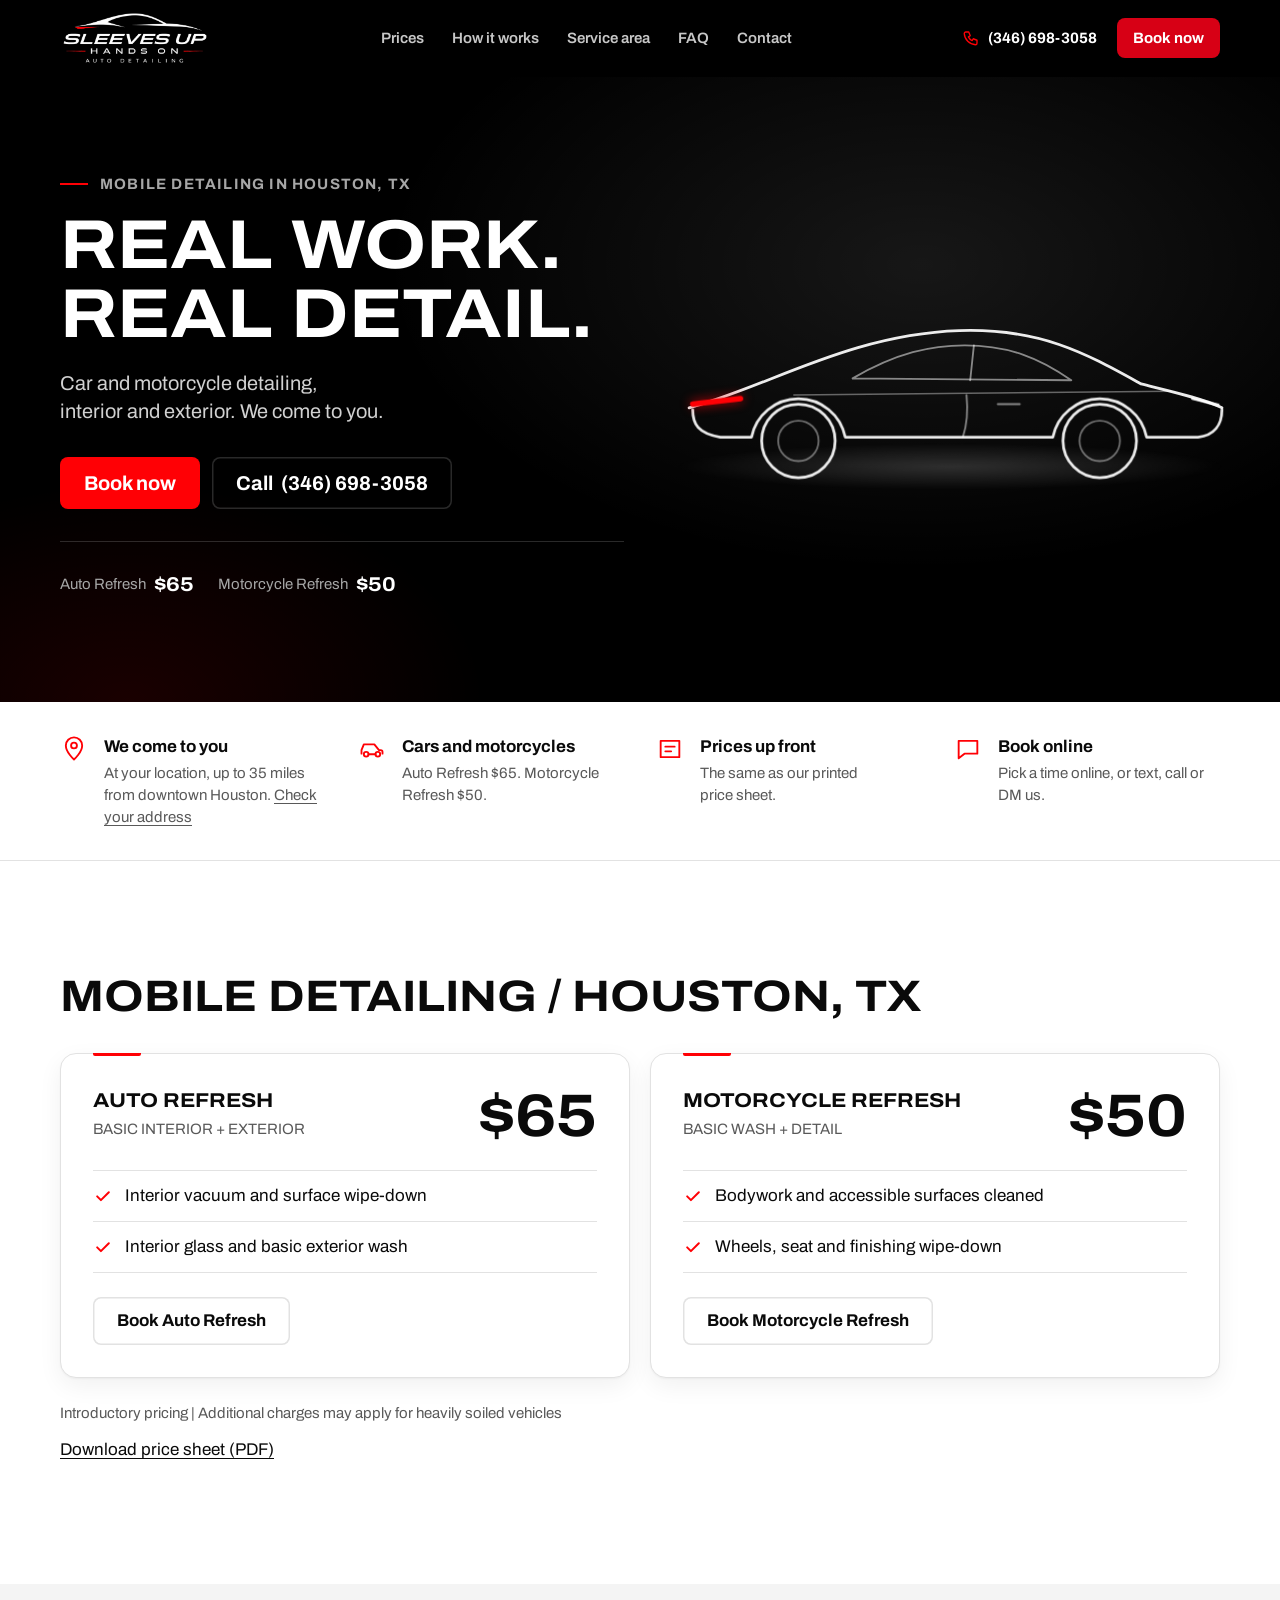
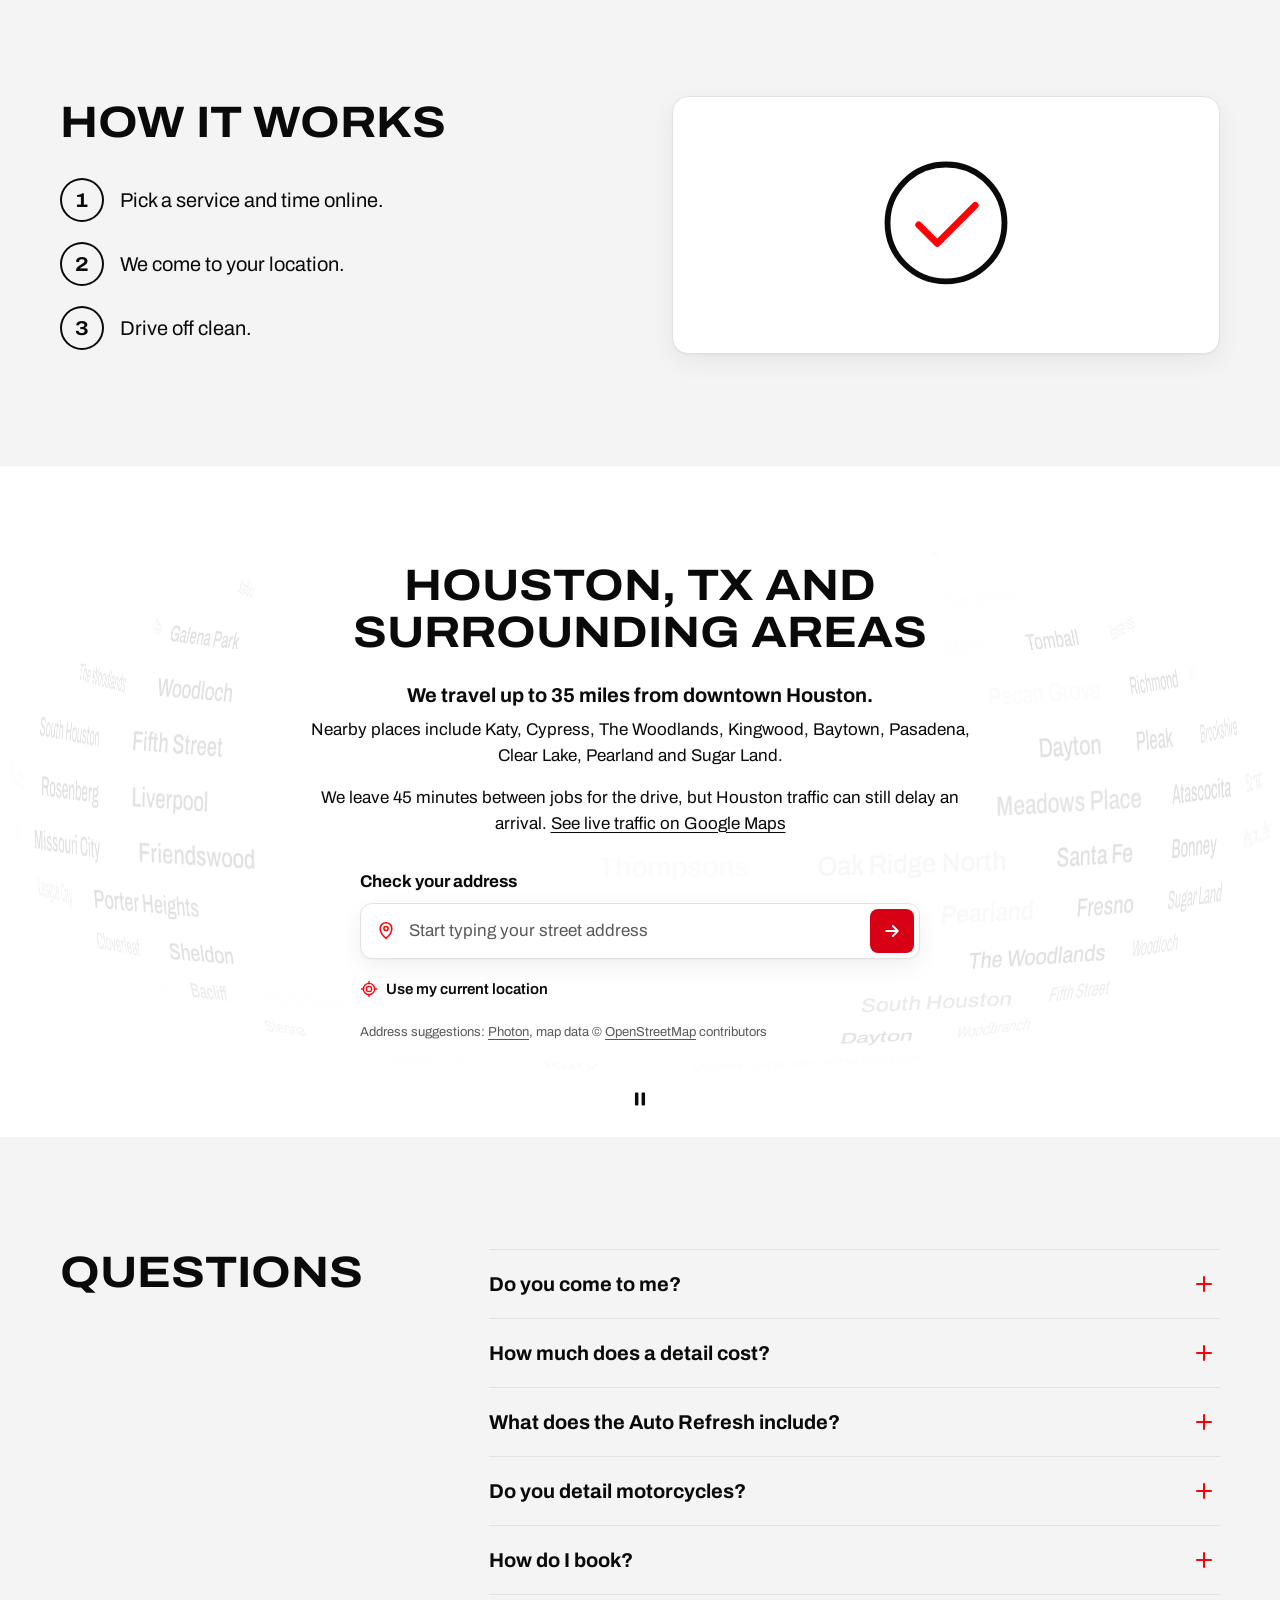
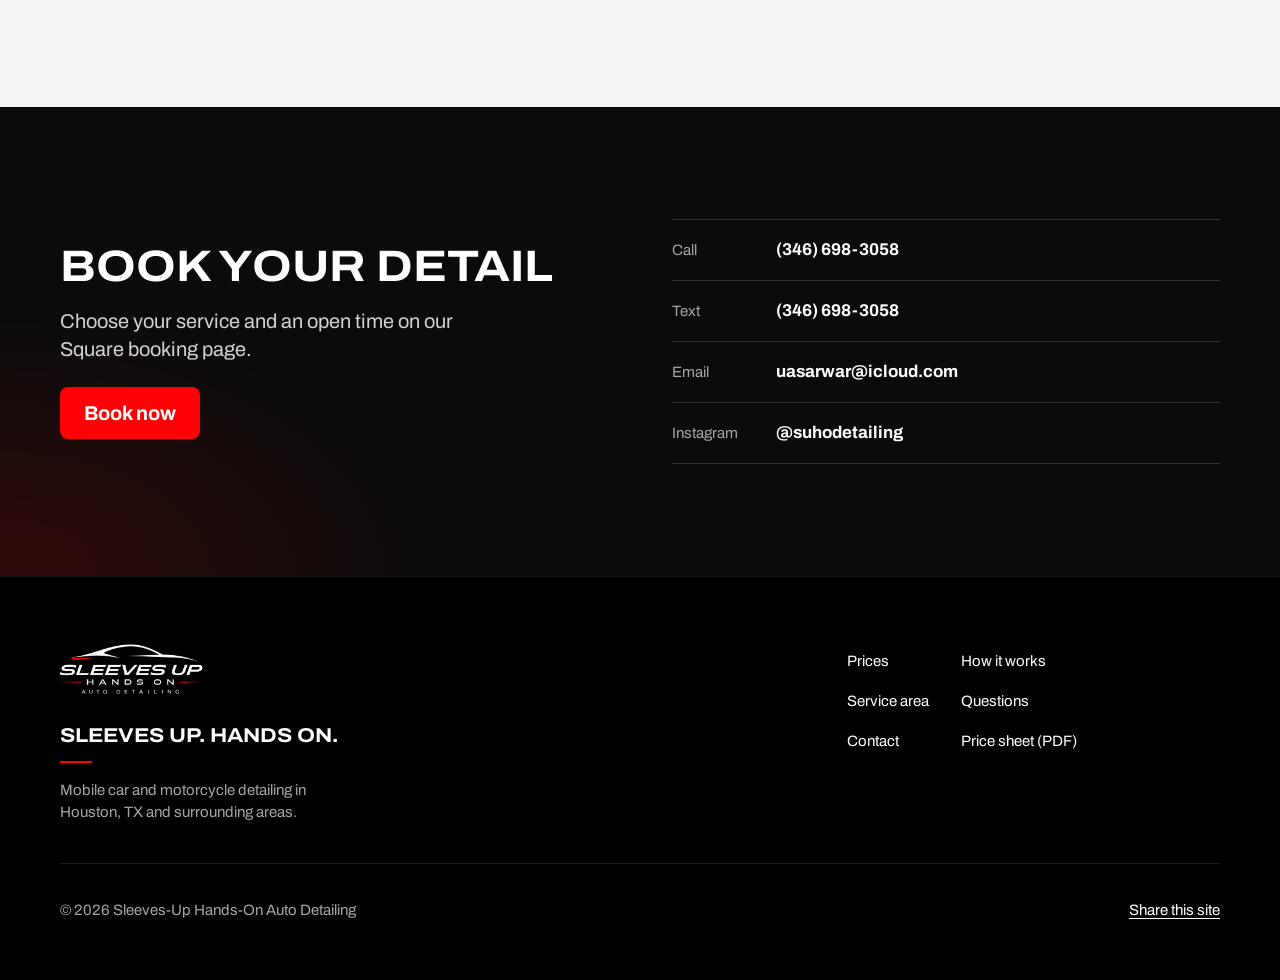
==== commit 5e2ec2a7: "v0.9.0: Square online booking, 35-mile radius, traffic note - SQUARE_BOOKING_URL and SQUARE_SERVICE_" ====
--- a/index.html
+++ b/index.html
@@ -10,7 +10,7 @@
   <meta name="color-scheme" content="light dark">
 
   <!-- Sets light/dark (Houston sunrise to sunset) before first paint -->
-  <script src="theme.js?v=0.8.0"></script>
+  <script src="theme.js?v=0.9.0"></script>
 
   <!-- Open Graph -->
   <meta property="og:type" content="website">
@@ -36,9 +36,9 @@
   <!-- Font: Archivo, self-hosted (SIL OFL 1.1, see assets/fonts/OFL.txt) -->
   <link rel="preload" href="assets/fonts/archivo-latin-var.woff2" as="font" type="font/woff2" crossorigin>
 
-  <link rel="stylesheet" href="styles.css?v=0.8.0">
-  <script src="script.js?v=0.8.0" defer></script>
-  <script src="area.js?v=0.8.0" defer></script>
+  <link rel="stylesheet" href="styles.css?v=0.9.0">
+  <script src="script.js?v=0.9.0" defer></script>
+  <script src="area.js?v=0.9.0" defer></script>
 
   <script type="application/ld+json">
   {
@@ -62,9 +62,9 @@
     },
     "areaServed": {
       "@type": "GeoCircle",
-      "description": "Houston, TX and surrounding areas, up to 25 miles from downtown Houston",
+      "description": "Houston, TX and surrounding areas, up to 35 miles from downtown Houston",
       "geoMidpoint": { "@type": "GeoCoordinates", "latitude": 29.7604, "longitude": -95.3698 },
-      "geoRadius": 40234
+      "geoRadius": 56327
     },
     "makesOffer": [
       { "@type": "Offer", "name": "Auto Refresh", "description": "Basic interior + exterior", "price": "65", "priceCurrency": "USD" },
@@ -80,7 +80,7 @@
     "@type": "FAQPage",
     "mainEntity": [
       { "@type": "Question", "name": "Do you come to me?",
-        "acceptedAnswer": { "@type": "Answer", "text": "Yes. SUHO Detailing is mobile: we come to your location. We travel up to 25 miles from downtown Houston. To check your address, type it into the address check in the service area section." } },
+        "acceptedAnswer": { "@type": "Answer", "text": "Yes. SUHO Detailing is mobile: we come to your location. We travel up to 35 miles from downtown Houston. To check your address, type it into the address check in the service area section." } },
       { "@type": "Question", "name": "How much does a detail cost?",
         "acceptedAnswer": { "@type": "Answer", "text": "Auto Refresh is $65 and Motorcycle Refresh is $50. These are introductory prices. Additional charges may apply for heavily soiled vehicles." } },
       { "@type": "Question", "name": "What does the Auto Refresh include?",
@@ -203,7 +203,7 @@
       <ul class="wrap facts-grid" role="list">
         <li class="fact">
           <svg class="ic ic-lg" aria-hidden="true" viewBox="0 0 24 24"><path d="M12 21s-7-6.2-7-12a7 7 0 0 1 14 0c0 5.8-7 12-7 12z"/><circle cx="12" cy="9" r="2.5"/></svg>
-          <div><p class="fact-title">We come to you</p><p>At your location, up to 25 miles from downtown Houston. <a class="link-inline" href="#area-check" data-check-link hidden>Check your address</a></p></div>
+          <div><p class="fact-title">We come to you</p><p>At your location, up to 35 miles from downtown Houston. <a class="link-inline" href="#area-check" data-check-link hidden>Check your address</a></p></div>
         </li>
         <li class="fact">
           <svg class="ic ic-lg" aria-hidden="true" viewBox="0 0 24 24"><path d="M3 16v-3l2-5h9l4 5h1.5a1.5 1.5 0 0 1 1.5 1.5V16"/><circle cx="7" cy="16.5" r="2"/><circle cx="17" cy="16.5" r="2"/><path d="M9 16.5h6"/></svg>
@@ -339,20 +339,21 @@
       </div>
     </section>
 
-    <!-- Service area: up to 25 miles from downtown Houston (Houston City Hall, 29.7604 N, 95.3698 W).
-         Behind the text, area.js turns a globe of the 52 Census places within that radius
+    <!-- Service area: up to 35 miles from downtown Houston (Houston City Hall, 29.7604 N, 95.3698 W).
+         Behind the text, area.js turns a globe of the 92 Census places within that radius
          (2024 U.S. Census Gazetteer, Texas: Census Designated Places and incorporated cities
          and towns, measured to each place's internal point; Houston itself left out).
-         The sentence names nine well-known places 14 to 23 miles out, clockwise from the north. -->
+         The sentence names nine well-known places, clockwise from the west. -->
     <section class="area" id="area" aria-labelledby="area-title">
       <div class="area-globe" aria-hidden="true"></div>
       <div class="area-inner">
         <h2 class="section-title" id="area-title"><span class="nowrap">Houston, TX</span> and surrounding areas</h2>
-        <p class="area-radius">We travel up to 25 miles from downtown Houston.</p>
-        <p>Nearby places include Spring, Humble, Kingwood, Pasadena, Clear Lake, Pearland, Missouri City, Sugar Land and Jersey Village.</p>
+        <p class="area-radius">We travel up to 35 miles from downtown Houston.</p>
+        <p>Nearby places include Katy, Cypress, The Woodlands, Kingwood, Baytown, Pasadena, Clear Lake, Pearland and Sugar Land.</p>
+        <p class="area-traffic">We leave 45 minutes between jobs for the drive, but Houston traffic can still delay an arrival. <a class="link-inline" href="https://www.google.com/maps/@29.7604,-95.3698,11z/data=!5m1!1e1" target="_blank" rel="noopener">See live traffic on Google Maps</a></p>
         <!-- Address check: suggestions as you type (Photon, OpenStreetMap data), or the
              device's location. Straight-line distance from downtown Houston, against the
-             25-mile radius. Built by script.js; without scripts the fallback line shows. -->
+             35-mile radius. Built by script.js; without scripts the fallback line shows. -->
         <form class="check" id="area-check" data-check hidden novalidate autocomplete="off">
           <label class="check-label" for="check-input">Check your address</label>
           <div class="check-box">
@@ -394,7 +395,7 @@
         <div class="faq">
           <details>
             <summary>Do you come to me?</summary>
-            <p>Yes. SUHO Detailing is mobile: we come to your location. We travel up to 25 miles from downtown Houston. To check your address, type it into <a class="link-inline" href="#area-check">the address check</a> in the service area section.</p>
+            <p>Yes. SUHO Detailing is mobile: we come to your location. We travel up to 35 miles from downtown Houston. To check your address, type it into <a class="link-inline" href="#area-check">the address check</a> in the service area section.</p>
           </details>
           <details>
             <summary>How much does a detail cost?</summary>
--- a/styles.css
+++ b/styles.css
@@ -41,7 +41,7 @@
   --label-2: #595959;       /* secondary text */
   --separator: #e2e2e2;     /* hairlines only, never text */
   --shadow: 0 1px 2px rgba(0, 0, 0, 0.04), 0 8px 24px rgba(0, 0, 0, 0.06);
-  --names: rgba(0, 0, 0, 0.09);
+  --names: rgba(0, 0, 0, 0.12);
 }
 [data-theme="dark"] {
   color-scheme: dark;
@@ -52,7 +52,7 @@
   --label-2: #a6a6a6;
   --separator: #262626;
   --shadow: none;
-  --names: rgba(237, 237, 237, 0.10);
+  --names: rgba(237, 237, 237, 0.14);
 }
 :root {
   --red: #ff0005;           /* the logo red */
@@ -821,7 +821,7 @@
   display: grid;
   align-content: center;
   min-height: 440px;
-  padding-block: calc(var(--s-24) + var(--s-8));   /* 128px on phones: room for the globe above and below the text */
+  padding-block: 168px;     /* phones: room for the globe above and below the text */
   background: var(--bg);
   text-align: center;
   /* terrain colors for the pulse: muted, earthy */
@@ -1012,7 +1012,7 @@
   visibility: hidden;
   white-space: nowrap;
   color: var(--names);
-  font-size: 16px;
+  font-size: 21px;          /* phones; 24px from 600px, 28px from 834px */
   font-weight: 500;
   line-height: 1.2;
   transform-origin: 50% 50%;
@@ -1210,6 +1210,7 @@
   .top-phone { display: inline-flex; }
 }
 @media (min-width: 600px) {
+  .area-place { font-size: 24px; }
   .facts-grid { grid-template-columns: repeat(2, minmax(0, 1fr)); gap: var(--s-6) var(--s-8); }
   .gallery { grid-template-columns: repeat(3, minmax(0, 1fr)); gap: var(--s-4); }
   .price-card { padding: var(--s-8); }
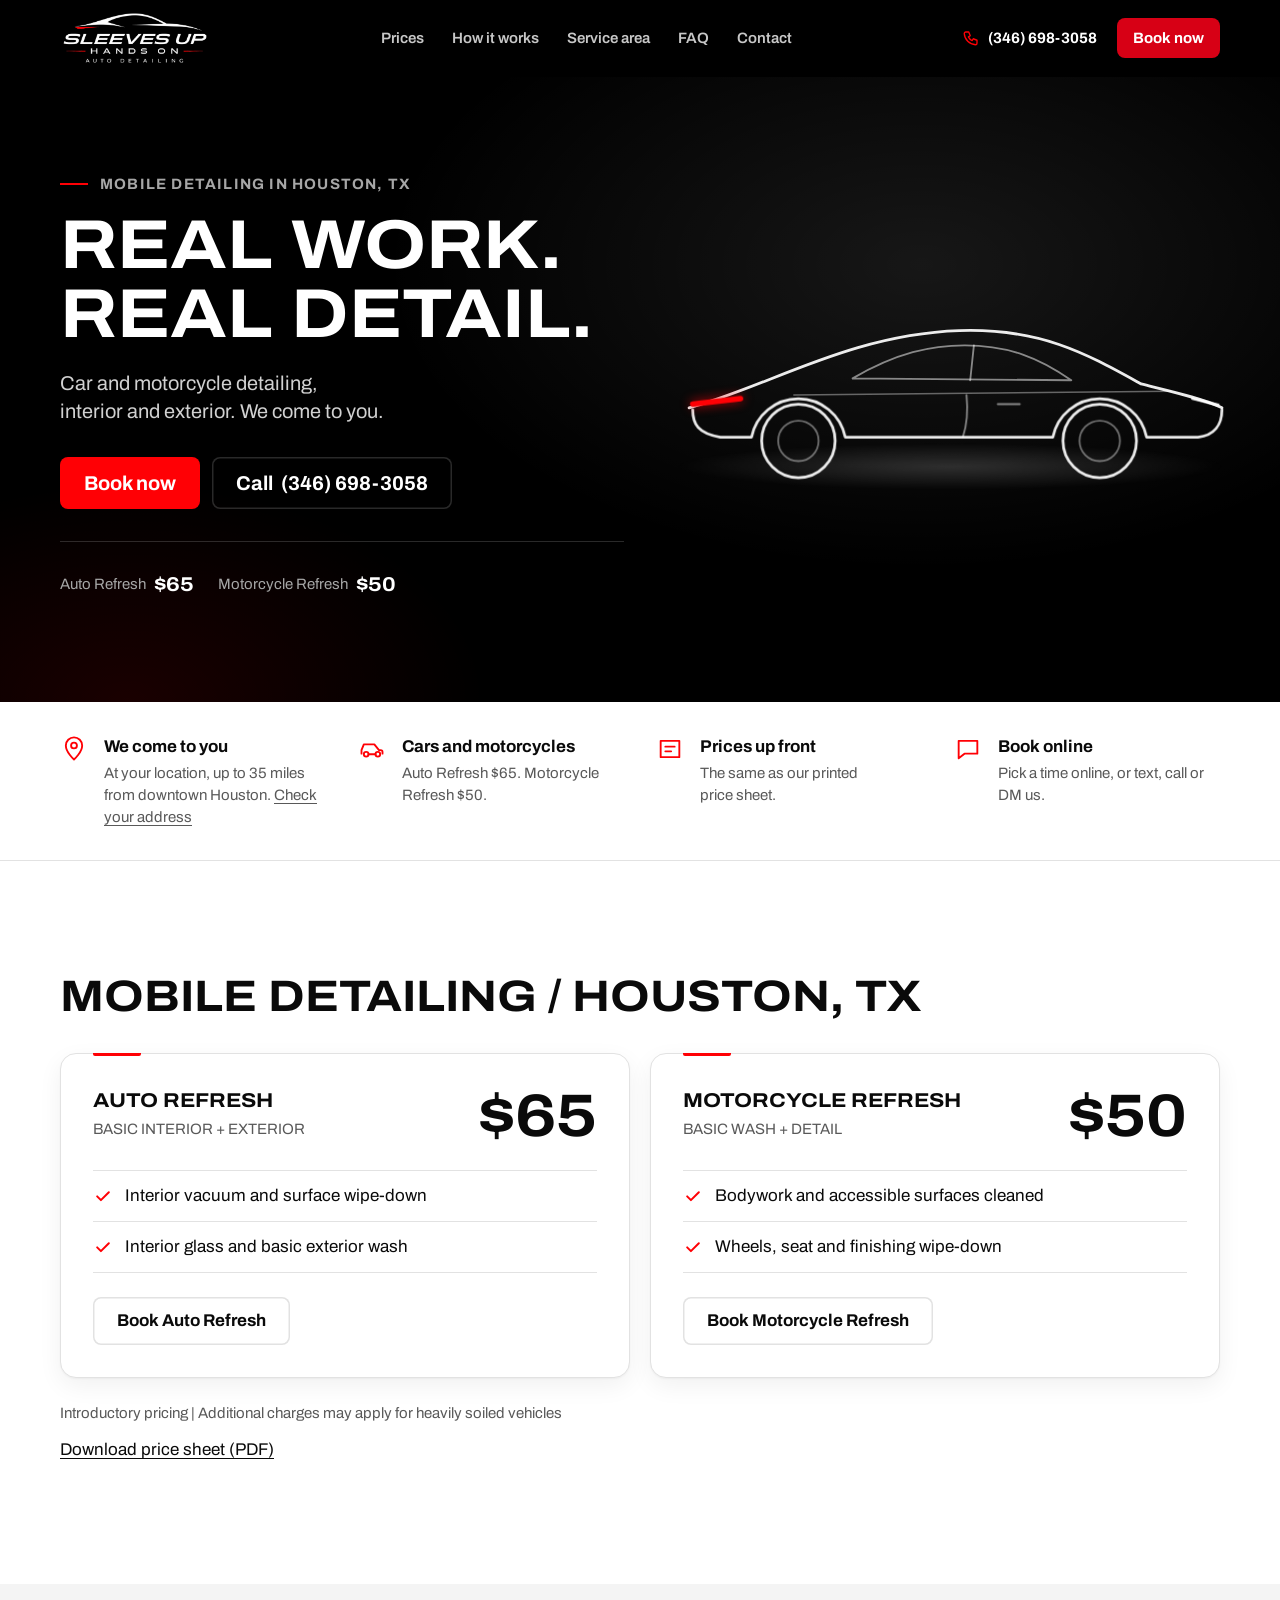
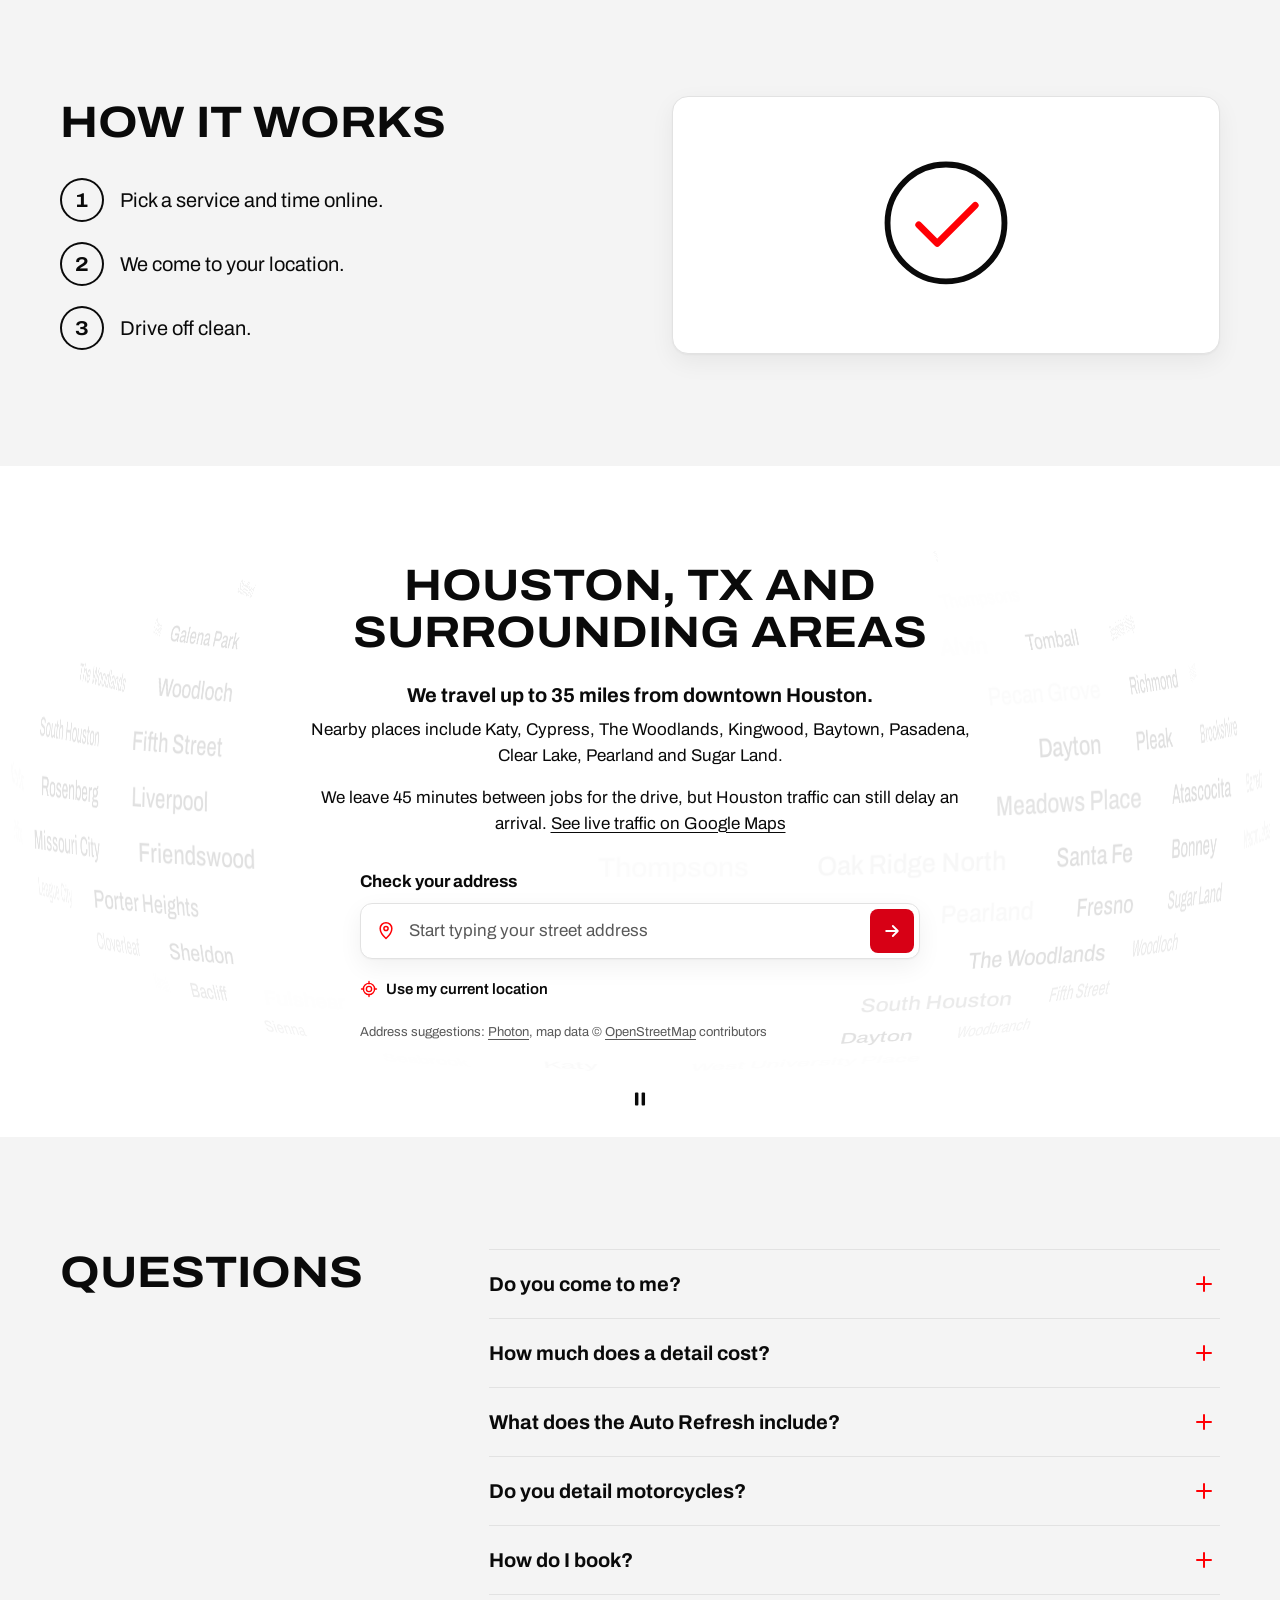
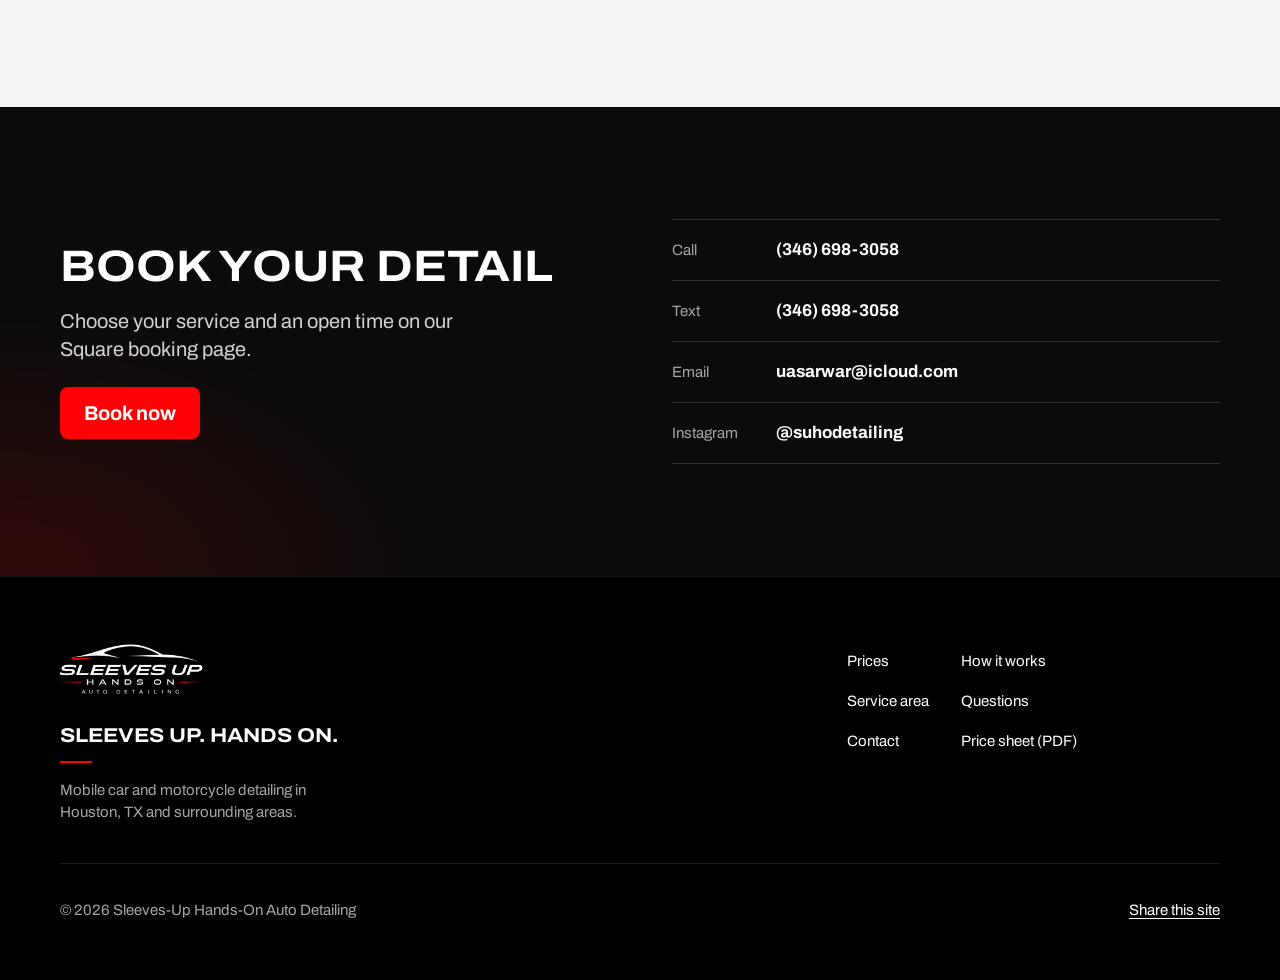
==== commit 74e34153: "v0.9.1: booking FAQ JSON-LD mentions online booking The "How do I book?" answer in the FAQPage JSON-" ====
--- a/index.html
+++ b/index.html
@@ -88,7 +88,7 @@
       { "@type": "Question", "name": "Do you detail motorcycles?",
         "acceptedAnswer": { "@type": "Answer", "text": "Yes. Motorcycle Refresh, $50, is a basic wash + detail: bodywork and accessible surfaces cleaned, wheels, seat and finishing wipe-down." } },
       { "@type": "Question", "name": "How do I book?",
-        "acceptedAnswer": { "@type": "Answer", "text": "Text or call (346) 698-3058 with your vehicle, your location and a time that works, or send a DM on Instagram at @suhodetailing." } }
+        "acceptedAnswer": { "@type": "Answer", "text": "Pick a service and an open time on our Square booking page: https://book.squareup.com/appointments/wh7iodku2zdf8t/location/LB0XJ4A4B422F/services. Or text or call (346) 698-3058 with your vehicle, your location and a time that works, or send a DM on Instagram at @suhodetailing." } }
     ]
   }
   </script>
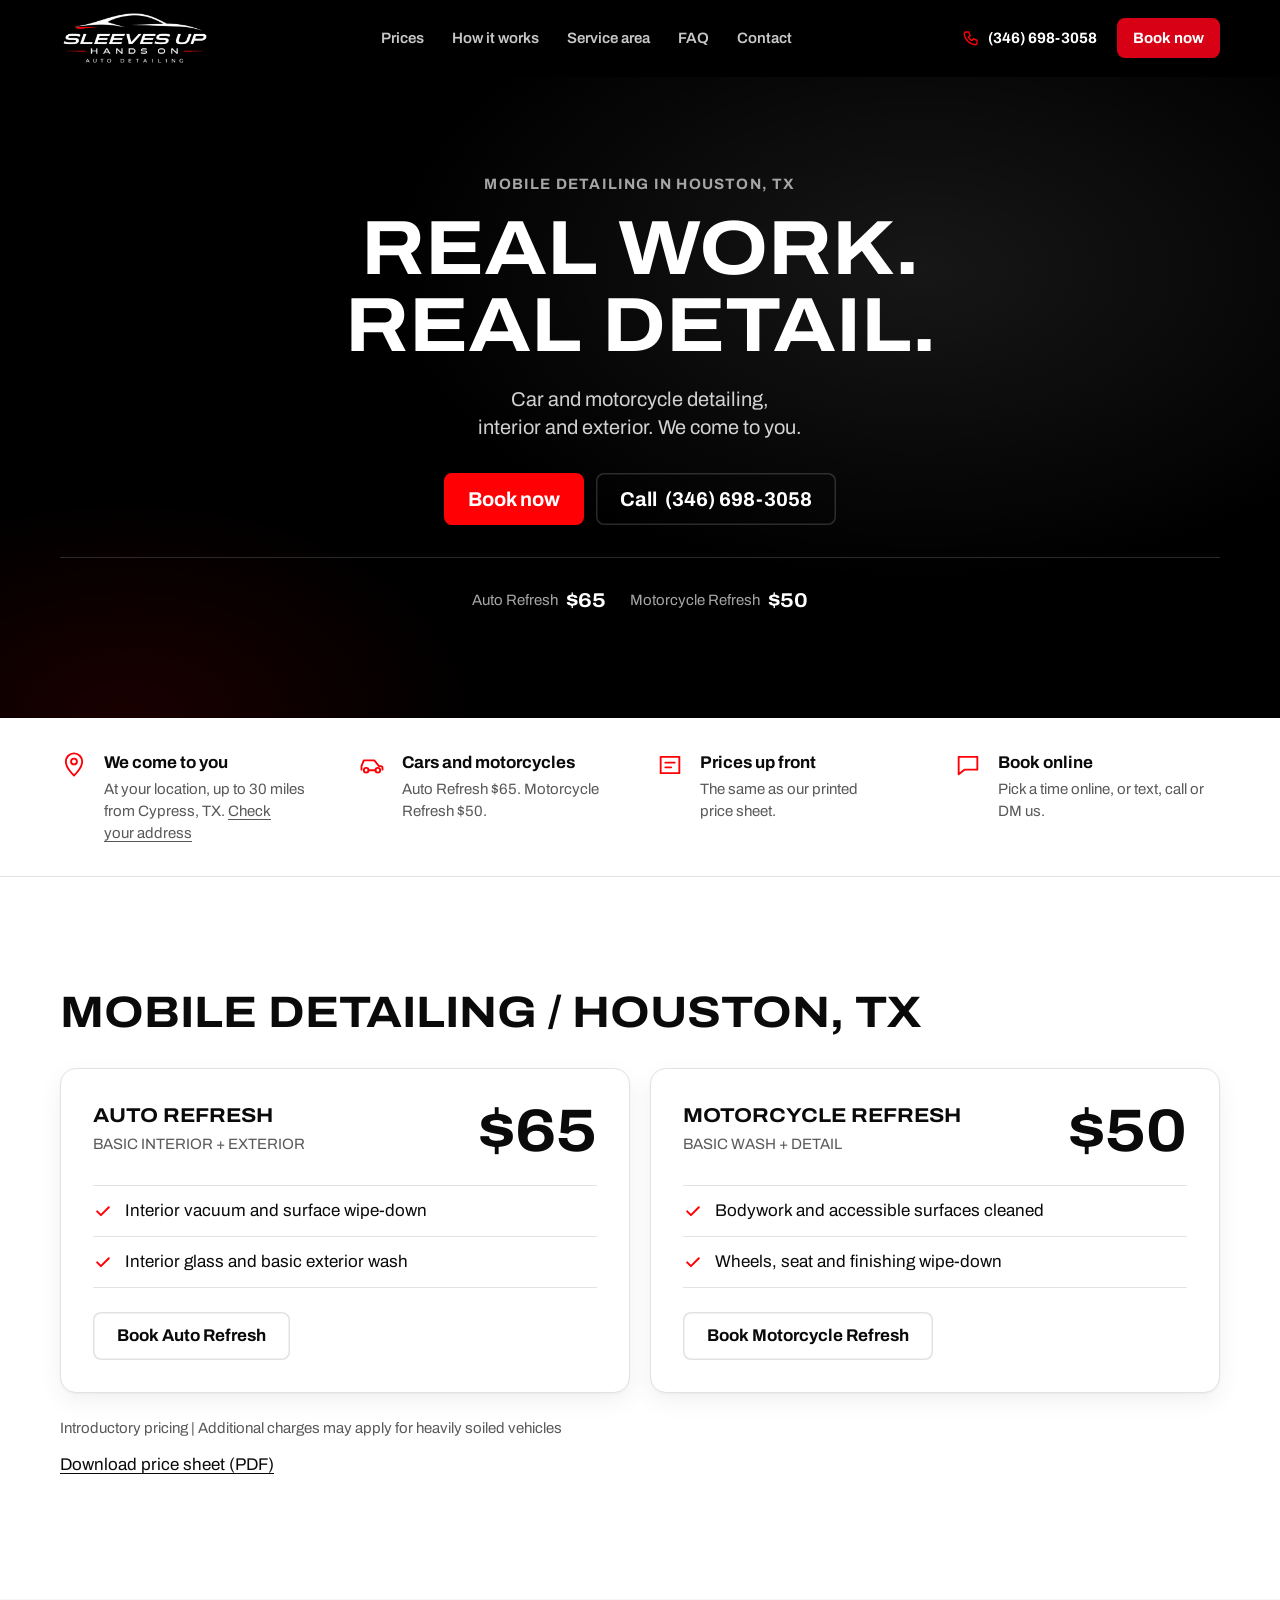
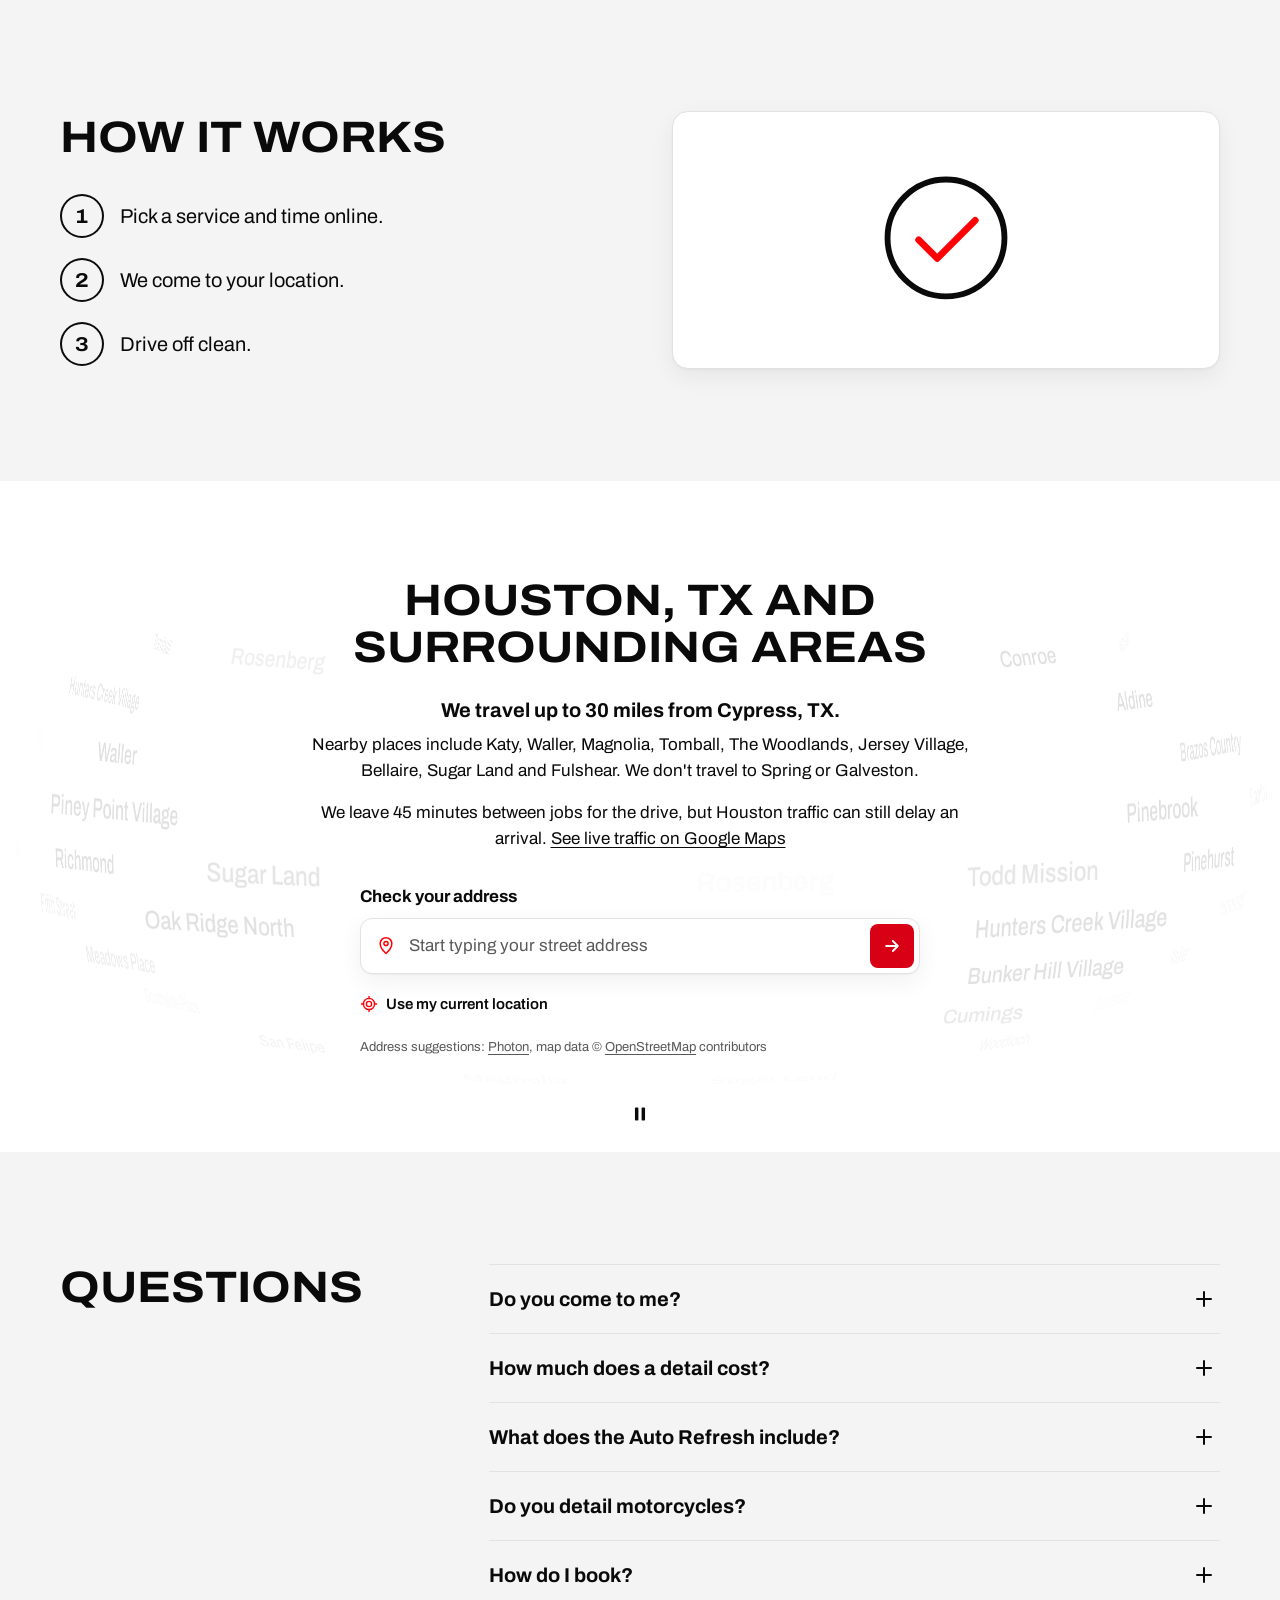
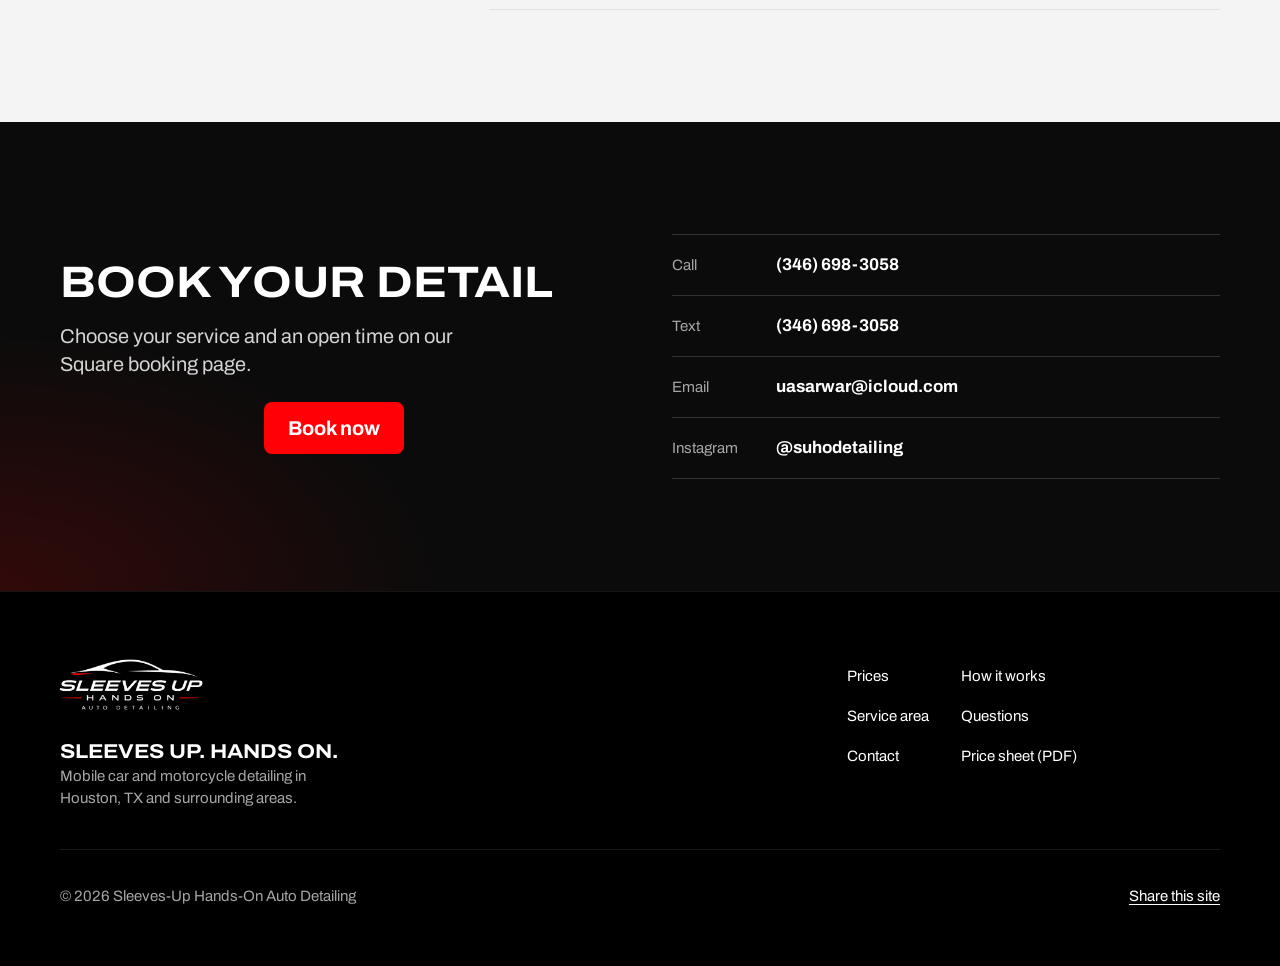
==== commit c3564ccf: "v0.10.0: 30 miles from Cypress, no Spring or Galveston; no car or red lines - Service area is 30 mil" ====
--- a/index.html
+++ b/index.html
@@ -10,7 +10,7 @@
   <meta name="color-scheme" content="light dark">
 
   <!-- Sets light/dark (Houston sunrise to sunset) before first paint -->
-  <script src="theme.js?v=0.9.0"></script>
+  <script src="theme.js?v=0.10.0"></script>
 
   <!-- Open Graph -->
   <meta property="og:type" content="website">
@@ -36,9 +36,9 @@
   <!-- Font: Archivo, self-hosted (SIL OFL 1.1, see assets/fonts/OFL.txt) -->
   <link rel="preload" href="assets/fonts/archivo-latin-var.woff2" as="font" type="font/woff2" crossorigin>
 
-  <link rel="stylesheet" href="styles.css?v=0.9.0">
-  <script src="script.js?v=0.9.0" defer></script>
-  <script src="area.js?v=0.9.0" defer></script>
+  <link rel="stylesheet" href="styles.css?v=0.10.0">
+  <script src="script.js?v=0.10.0" defer></script>
+  <script src="area.js?v=0.10.0" defer></script>
 
   <script type="application/ld+json">
   {
@@ -62,9 +62,9 @@
     },
     "areaServed": {
       "@type": "GeoCircle",
-      "description": "Houston, TX and surrounding areas, up to 35 miles from downtown Houston",
-      "geoMidpoint": { "@type": "GeoCoordinates", "latitude": 29.7604, "longitude": -95.3698 },
-      "geoRadius": 56327
+      "description": "Houston, TX and surrounding areas, up to 30 miles from Cypress, TX (not Spring or Galveston)",
+      "geoMidpoint": { "@type": "GeoCoordinates", "latitude": 29.9691, "longitude": -95.6972 },
+      "geoRadius": 48280
     },
     "makesOffer": [
       { "@type": "Offer", "name": "Auto Refresh", "description": "Basic interior + exterior", "price": "65", "priceCurrency": "USD" },
@@ -80,7 +80,7 @@
     "@type": "FAQPage",
     "mainEntity": [
       { "@type": "Question", "name": "Do you come to me?",
-        "acceptedAnswer": { "@type": "Answer", "text": "Yes. SUHO Detailing is mobile: we come to your location. We travel up to 35 miles from downtown Houston. To check your address, type it into the address check in the service area section." } },
+        "acceptedAnswer": { "@type": "Answer", "text": "Yes. SUHO Detailing is mobile: we come to your location. We travel up to 30 miles from Cypress, TX, but not to Spring or Galveston. To check your address, type it into the address check in the service area section." } },
       { "@type": "Question", "name": "How much does a detail cost?",
         "acceptedAnswer": { "@type": "Answer", "text": "Auto Refresh is $65 and Motorcycle Refresh is $50. These are introductory prices. Additional charges may apply for heavily soiled vehicles." } },
       { "@type": "Question", "name": "What does the Auto Refresh include?",
@@ -123,7 +123,7 @@
 
   <main id="main">
 
-    <!-- Hero: always dark, like a studio with the lights on one car -->
+    <!-- Hero: always dark, text centered -->
     <section class="hero" aria-labelledby="hero-title">
       <div class="wrap hero-grid">
         <div class="hero-copy">
@@ -143,58 +143,6 @@
             <li><a href="#motorcycle-refresh"><span>Motorcycle Refresh</span> <strong>$50</strong></a></li>
           </ul>
         </div>
-
-        <!-- The logo's line-drawn car, drawn large. It draws itself in once,
-             then a band of light passes over it now and then. -->
-        <div class="hero-art" aria-hidden="true">
-          <svg class="car" viewBox="0 0 640 260" width="640" height="260">
-            <defs>
-              <linearGradient id="sheen" x1="0" x2="1" y1="0" y2="0">
-                <stop offset="0" stop-color="#fff" stop-opacity="0"/>
-                <stop offset="0.5" stop-color="#fff" stop-opacity="1"/>
-                <stop offset="1" stop-color="#fff" stop-opacity="0"/>
-              </linearGradient>
-              <radialGradient id="floor" cx="0.5" cy="0.5" r="0.5">
-                <stop offset="0" stop-color="#fff" stop-opacity="0.16"/>
-                <stop offset="1" stop-color="#fff" stop-opacity="0"/>
-              </radialGradient>
-              <mask id="car-lines" maskUnits="userSpaceOnUse" x="-20" y="-20" width="680" height="300">
-                <g class="car-mask" fill="none" stroke="#fff" stroke-linecap="round" stroke-linejoin="round">
-                  <use href="#car-body"/>
-                </g>
-              </mask>
-            </defs>
-            <ellipse class="car-floor" cx="320" cy="214" rx="300" ry="26" fill="url(#floor)"/>
-            <g id="car-body" class="car-lines">
-              <!-- roofline: tail to nose, like the logo's swoosh -->
-              <path class="cl cl-1" pathLength="1" d="M36 150 C 120 128, 210 70, 330 66 C 420 63, 470 92, 528 124 C 560 132, 596 140, 616 150"/>
-              <!-- side window -->
-              <path class="cl cl-2" pathLength="1" d="M214 118 C 262 90, 300 82, 336 82 C 384 82, 418 96, 452 120 Z"/>
-              <!-- B pillar -->
-              <path class="cl cl-3" pathLength="1" d="M346 82 L 342 120"/>
-              <!-- shoulder line -->
-              <path class="cl cl-4" pathLength="1" d="M150 136 L 560 132"/>
-              <!-- lower body with wheel arches -->
-              <path class="cl cl-5" pathLength="1" d="M40 152 C 40 168, 46 178, 70 182 L 104 182 A 52 52 0 0 1 206 182 L 432 182 A 52 52 0 0 1 534 182 L 590 182 C 608 180, 616 168, 616 152"/>
-              <!-- wheels -->
-              <circle class="cl cl-6" pathLength="1" cx="155" cy="186" r="40"/>
-              <circle class="cl cl-6" pathLength="1" cx="483" cy="186" r="40"/>
-              <circle class="cl cl-7" pathLength="1" cx="155" cy="186" r="22"/>
-              <circle class="cl cl-7" pathLength="1" cx="483" cy="186" r="22"/>
-              <!-- door line and handle -->
-              <path class="cl cl-8" pathLength="1" d="M338 136 C 340 156, 338 170, 334 182"/>
-              <path class="cl cl-8" pathLength="1" d="M372 146 L 396 146"/>
-              <!-- headlight -->
-              <path class="cl cl-9" pathLength="1" d="M584 140 L 612 147"/>
-            </g>
-            <!-- tail light: the logo's red streak -->
-            <path class="car-tail" pathLength="1" d="M40 146 L 92 140"/>
-            <!-- the moving band of light, seen only through the car's lines -->
-            <g mask="url(#car-lines)">
-              <rect class="car-sheen" x="-200" y="0" width="160" height="260" fill="url(#sheen)"/>
-            </g>
-          </svg>
-        </div>
       </div>
     </section>
 
@@ -203,7 +151,7 @@
       <ul class="wrap facts-grid" role="list">
         <li class="fact">
           <svg class="ic ic-lg" aria-hidden="true" viewBox="0 0 24 24"><path d="M12 21s-7-6.2-7-12a7 7 0 0 1 14 0c0 5.8-7 12-7 12z"/><circle cx="12" cy="9" r="2.5"/></svg>
-          <div><p class="fact-title">We come to you</p><p>At your location, up to 35 miles from downtown Houston. <a class="link-inline" href="#area-check" data-check-link hidden>Check your address</a></p></div>
+          <div><p class="fact-title">We come to you</p><p>At your location, up to 30 miles from Cypress, TX. <a class="link-inline" href="#area-check" data-check-link hidden>Check your address</a></p></div>
         </li>
         <li class="fact">
           <svg class="ic ic-lg" aria-hidden="true" viewBox="0 0 24 24"><path d="M3 16v-3l2-5h9l4 5h1.5a1.5 1.5 0 0 1 1.5 1.5V16"/><circle cx="7" cy="16.5" r="2"/><circle cx="17" cy="16.5" r="2"/><path d="M9 16.5h6"/></svg>
@@ -339,21 +287,21 @@
       </div>
     </section>
 
-    <!-- Service area: up to 35 miles from downtown Houston (Houston City Hall, 29.7604 N, 95.3698 W).
-         Behind the text, area.js turns a globe of the 92 Census places within that radius
+    <!-- Service area: up to 30 miles from Cypress, TX (29.9691 N, 95.6972 W), where Umair is based; never Spring or Galveston.
+         Behind the text, area.js turns a globe of the 52 Census places within that radius
          (2024 U.S. Census Gazetteer, Texas: Census Designated Places and incorporated cities
-         and towns, measured to each place's internal point; Houston itself left out).
+         and towns, measured to each place's internal point; Spring and Houston itself left out).
          The sentence names nine well-known places, clockwise from the west. -->
     <section class="area" id="area" aria-labelledby="area-title">
       <div class="area-globe" aria-hidden="true"></div>
       <div class="area-inner">
         <h2 class="section-title" id="area-title"><span class="nowrap">Houston, TX</span> and surrounding areas</h2>
-        <p class="area-radius">We travel up to 35 miles from downtown Houston.</p>
-        <p>Nearby places include Katy, Cypress, The Woodlands, Kingwood, Baytown, Pasadena, Clear Lake, Pearland and Sugar Land.</p>
+        <p class="area-radius">We travel up to 30 miles from Cypress, TX.</p>
+        <p>Nearby places include Katy, Waller, Magnolia, Tomball, The Woodlands, Jersey Village, Bellaire, Sugar Land and Fulshear. We don't travel to Spring or Galveston.</p>
         <p class="area-traffic">We leave 45 minutes between jobs for the drive, but Houston traffic can still delay an arrival. <a class="link-inline" href="https://www.google.com/maps/@29.7604,-95.3698,11z/data=!5m1!1e1" target="_blank" rel="noopener">See live traffic on Google Maps</a></p>
         <!-- Address check: suggestions as you type (Photon, OpenStreetMap data), or the
-             device's location. Straight-line distance from downtown Houston, against the
-             35-mile radius. Built by script.js; without scripts the fallback line shows. -->
+             device's location. Straight-line distance from Cypress, TX, against the
+             30-mile radius (Spring and Galveston always outside). Built by script.js; without scripts the fallback line shows. -->
         <form class="check" id="area-check" data-check hidden novalidate autocomplete="off">
           <label class="check-label" for="check-input">Check your address</label>
           <div class="check-box">
@@ -395,7 +343,7 @@
         <div class="faq">
           <details>
             <summary>Do you come to me?</summary>
-            <p>Yes. SUHO Detailing is mobile: we come to your location. We travel up to 35 miles from downtown Houston. To check your address, type it into <a class="link-inline" href="#area-check">the address check</a> in the service area section.</p>
+            <p>Yes. SUHO Detailing is mobile: we come to your location. We travel up to 30 miles from Cypress, TX, but not to Spring or Galveston. To check your address, type it into <a class="link-inline" href="#area-check">the address check</a> in the service area section.</p>
           </details>
           <details>
             <summary>How much does a detail cost?</summary>
@@ -445,7 +393,6 @@
       <div class="footer-brand">
         <img class="footer-logo" src="assets/logo-wordmark-white.png" alt="" width="1000" height="379" loading="lazy">
         <p class="footer-tag">SLEEVES UP. HANDS ON.</p>
-        <span class="divider" aria-hidden="true"></span>
         <p>Mobile car and motorcycle detailing in <span class="nowrap">Houston, TX</span> and surrounding areas.</p>
       </div>
       <nav class="footer-nav" aria-label="Footer">
--- a/styles.css
+++ b/styles.css
@@ -9,15 +9,14 @@
      works; service area; questions; book. A booking button is always in
      reach: in the header, and in the dock at the bottom of phones.
    - The logo's colors: black, white, gray with no tint, and the logo red
-     #ff0005 for buttons, check marks, the tail light and small accents.
+     #ff0005 for buttons, check marks, icons and the address-check arrow.
      White on red is set 18.66px+ bold (large text, AA) on #ff0005, or
      on the deeper #d70015 when smaller.
    - Archivo (self-hosted, SIL OFL 1.1), weights 400 to 700. Headings are
      bold, upper case and 112.5% wide; body text is normal width.
    - Cards (prices, reviews) have a 16px radius and a hairline border.
      Buttons have an 8px radius.
-   - Motion: the hero car draws itself in once and a band of light passes
-     over it; the how-it-works loop; the globe; the sunset crossfade. All
+   - Motion: the how-it-works loop, the globe and the sunset crossfade. All
      stop with the play/pause button in the service-area band (remembered
      on the device), off screen, and with "reduce motion". */
 
@@ -244,7 +243,6 @@
 }
 .link:hover,
 .link-inline:hover,
-.link-button:hover { text-decoration-color: var(--red); }
 
 /* ---------- Sections ---------- */
 .section { padding-block: var(--section); }
@@ -317,8 +315,8 @@
 }
 .hero-grid {
   display: grid;
-  gap: var(--s-8);
-  align-items: center;
+  justify-items: center;
+  text-align: center;
 }
 .kicker {
   color: var(--label-2);
@@ -328,14 +326,6 @@
   text-transform: uppercase;
   letter-spacing: 0.08em;
 }
-.kicker::before {
-  content: "";
-  display: inline-block;
-  vertical-align: middle;
-  width: 28px; height: 2px;
-  margin: -3px 12px 0 0;
-  background: var(--red);
-}
 .hero h1 {
   margin-top: var(--s-4);
   font-size: var(--fs-h1);
@@ -346,6 +336,7 @@
 .lead {
   margin-top: var(--s-5);
   max-width: 34ch;
+  margin-inline: auto;
   color: rgba(255, 255, 255, 0.82);
   font-size: var(--fs-3);
   line-height: var(--lh-3);
@@ -354,12 +345,14 @@
   display: flex;
   flex-wrap: wrap;
   align-items: center;
+  justify-content: center;
   gap: var(--s-3);
   margin-top: var(--s-8);
 }
 .hero-prices {
   display: flex;
   flex-wrap: wrap;
+  justify-content: center;
   gap: var(--s-2) var(--s-6);
   margin-top: var(--s-8);
   padding-top: var(--s-5);
@@ -381,83 +374,6 @@
   font-stretch: var(--wide);
 }
 .hero-prices a:hover span { color: #fff; text-decoration: underline; text-underline-offset: 3px; }
-
-/* The car: the logo's line drawing, drawn large */
-.hero-art {
-  order: -1;                /* phones: the car sits above the headline */
-  width: min(100%, 420px);
-  margin: 0 auto calc(-1 * var(--s-4)) -8px;
-}
-.car {
-  display: block;
-  width: 100%;
-  height: auto;
-  overflow: visible;
-}
-.cl {
-  fill: none;
-  stroke: var(--stroke, rgba(255, 255, 255, 0.92));
-  stroke-width: var(--sw, 3);
-  stroke-linecap: round;
-  stroke-linejoin: round;
-}
-.cl-2, .cl-3, .cl-8 { stroke-width: var(--sw, 2); opacity: 0.55; }
-.cl-4 { stroke-width: var(--sw, 1.5); opacity: 0.4; }
-.cl-7 { stroke-width: var(--sw, 2); opacity: 0.45; }
-.car-mask { --stroke: #fff; --sw: 7; }
-.car-mask .cl { opacity: 1; }
-.car-tail {
-  fill: none;
-  stroke: var(--red);
-  stroke-width: 6;
-  stroke-linecap: round;
-  filter: drop-shadow(0 0 6px rgba(255, 0, 5, 0.75));
-}
-.car-sheen { opacity: 0; }
-.car-floor { opacity: 1; }
-
-@media (prefers-reduced-motion: no-preference) {
-  .cl,
-  .car-tail {
-    stroke-dasharray: 1;
-    animation: car-draw 1.6s cubic-bezier(0.6, 0, 0.2, 1) both;
-  }
-  .cl-1 { animation-delay: 0.1s; }
-  .cl-5 { animation-delay: 0.3s; }
-  .cl-6 { animation-delay: 0.55s; }
-  .cl-2, .cl-3 { animation-delay: 0.7s; }
-  .cl-7, .cl-4 { animation-delay: 0.85s; }
-  .cl-8, .cl-9 { animation-delay: 1s; }
-  .car-tail { animation: car-draw 0.7s cubic-bezier(0.6, 0, 0.2, 1) 1.3s both, tail-glow 7s ease-in-out 2.4s infinite; }
-  .car-sheen { animation: car-sheen 7s cubic-bezier(0.45, 0, 0.25, 1) 2s infinite; }
-  .car-floor { animation: car-floor 1.6s ease-out 0.4s both; }
-}
-@keyframes car-draw {
-  from { stroke-dashoffset: 1; }
-  to { stroke-dashoffset: 0; }
-}
-@keyframes car-sheen {
-  0% { opacity: 0.75; transform: translateX(0); }
-  32% { opacity: 0.75; transform: translateX(1040px); }
-  33%, 100% { opacity: 0; transform: translateX(1040px); }
-}
-@keyframes tail-glow {
-  0%, 30%, 100% { filter: drop-shadow(0 0 6px rgba(255, 0, 5, 0.75)); }
-  40% { filter: drop-shadow(0 0 14px rgba(255, 0, 5, 1)); }
-}
-@keyframes car-floor {
-  from { opacity: 0; }
-  to { opacity: 1; }
-}
-/* Paused (button) or off screen: the light band stops; the drawing stays */
-[data-motion="paused"] .car-sheen,
-[data-motion="paused"] .car-tail { animation-play-state: paused; }
-[data-motion="paused"] .cl,
-[data-motion="paused"] .car-tail,
-[data-motion="paused"] .car-floor { animation: none; stroke-dashoffset: 0; }
-[data-motion="paused"] .car-sheen { animation: none; opacity: 0; }
-.hero.is-offscreen .car-sheen,
-.hero.is-offscreen .car-tail { animation-play-state: paused; }
 
 /* ---------- Quick facts ---------- */
 .facts {
@@ -497,14 +413,6 @@
   border: 1px solid var(--separator);
   border-radius: var(--radius-card);
   box-shadow: var(--shadow);
-}
-.price-card::before {           /* a short red rule, like the logo's */
-  content: "";
-  position: absolute;
-  top: -1px; left: var(--s-6);
-  width: 48px; height: 3px;
-  background: var(--red);
-  border-radius: 0 0 2px 2px;
 }
 .price-card { container-type: inline-size; }
 .price-head {
@@ -941,7 +849,7 @@
 }
 .check-opt:hover,
 .check-opt[aria-selected="true"] { background: var(--bg-2); }
-.check-opt[aria-selected="true"] { box-shadow: inset 3px 0 0 var(--red); }
+.check-opt[aria-selected="true"] { background: var(--fill, rgba(127, 127, 127, 0.14)); }
 .check-opt-main { font-weight: 700; }
 .check-opt-sub { color: var(--label-2); font-size: var(--fs-5); line-height: var(--lh-5); }
 .check-empty { padding: 10px 12px; color: var(--label-2); font-size: var(--fs-5); }
@@ -1055,7 +963,7 @@
   right: 8px; top: 50%;
   width: 16px; height: 2px;
   margin-top: -1px;
-  background: var(--red);
+  background: currentColor;
   border-radius: 1px;
   transition: transform 0.25s;
 }
@@ -1101,7 +1009,7 @@
   font-weight: 700;
   overflow-wrap: anywhere;
 }
-.contact-row:hover .contact-value { text-decoration: underline; text-decoration-color: var(--red); text-underline-offset: 3px; }
+.contact-row:hover .contact-value { text-decoration: underline; text-underline-offset: 3px; }
 
 /* ---------- Footer (always dark) ---------- */
 .footer {
@@ -1122,12 +1030,6 @@
   font-weight: 700;
   font-stretch: var(--wide);
 }
-.divider {
-  display: block;
-  width: 32px; height: 2px;
-  margin: var(--s-3) 0 var(--s-4);
-  background: var(--red);
-}
 .footer-brand p:last-child { max-width: 34ch; }
 .footer-nav {
   display: grid;
@@ -1142,7 +1044,7 @@
   color: #fff;
   text-decoration: none;
 }
-.footer-nav a:hover { text-decoration: underline; text-decoration-color: var(--red); text-underline-offset: 3px; }
+.footer-nav a:hover { text-decoration: underline; text-underline-offset: 3px; }
 .footer-tools { margin-top: var(--s-2); }
 .footer .link-button { color: #fff; }
 
@@ -1214,7 +1116,6 @@
   .facts-grid { grid-template-columns: repeat(2, minmax(0, 1fr)); gap: var(--s-6) var(--s-8); }
   .gallery { grid-template-columns: repeat(3, minmax(0, 1fr)); gap: var(--s-4); }
   .price-card { padding: var(--s-8); }
-  .price-card::before { left: var(--s-8); }
   .service-book .btn { width: auto; }
 }
 @media (min-width: 720px) {
@@ -1230,9 +1131,7 @@
 @media (min-width: 834px) {
   .logo { width: 150px; }
   .hero { padding: var(--s-16) 0 var(--s-16); }
-  .hero-grid { grid-template-columns: minmax(0, 1fr) minmax(0, 1fr); gap: var(--s-8); }
-  .hero-art { order: 0; width: auto; margin: 0 -24px 0 0; }
-  .hero h1 { font-size: clamp(44px, 5.4vw, 72px); }
+  .hero h1 { font-size: clamp(44px, 6vw, 80px); }
   .how-grid { grid-template-columns: minmax(0, 1fr) minmax(0, 1fr); gap: var(--s-16); }
   .how-scene { padding: var(--s-12) var(--s-6); }
   .scene { width: 250px; }
@@ -1261,7 +1160,6 @@
   }
   .nav a:hover,
   .nav a[aria-current="true"] { color: #fff; }
-  .nav a[aria-current="true"] { box-shadow: inset 0 -2px 0 var(--red); border-radius: 0; }
   .facts-grid { grid-template-columns: repeat(4, minmax(0, 1fr)); }
   .reviews { grid-template-columns: repeat(3, minmax(0, 1fr)); }
   .footer-grid { grid-template-columns: 2fr 1fr; }
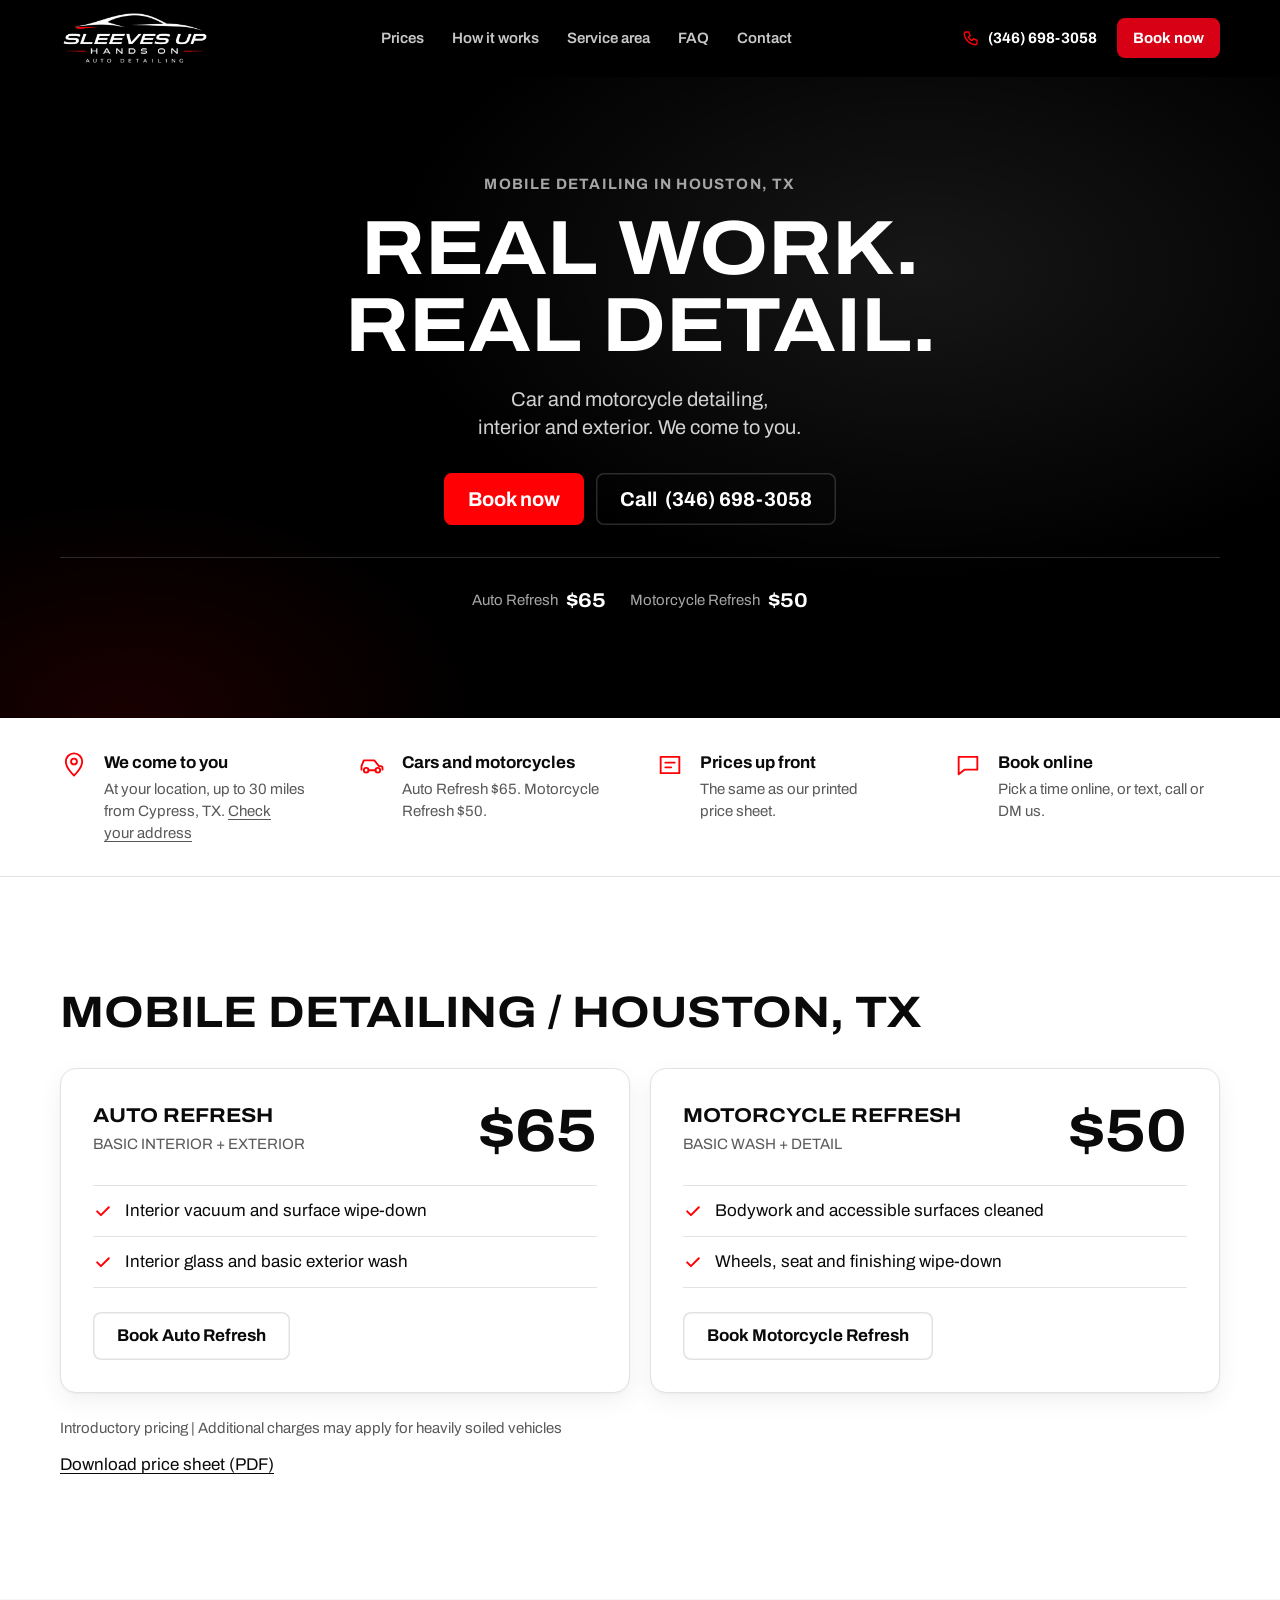
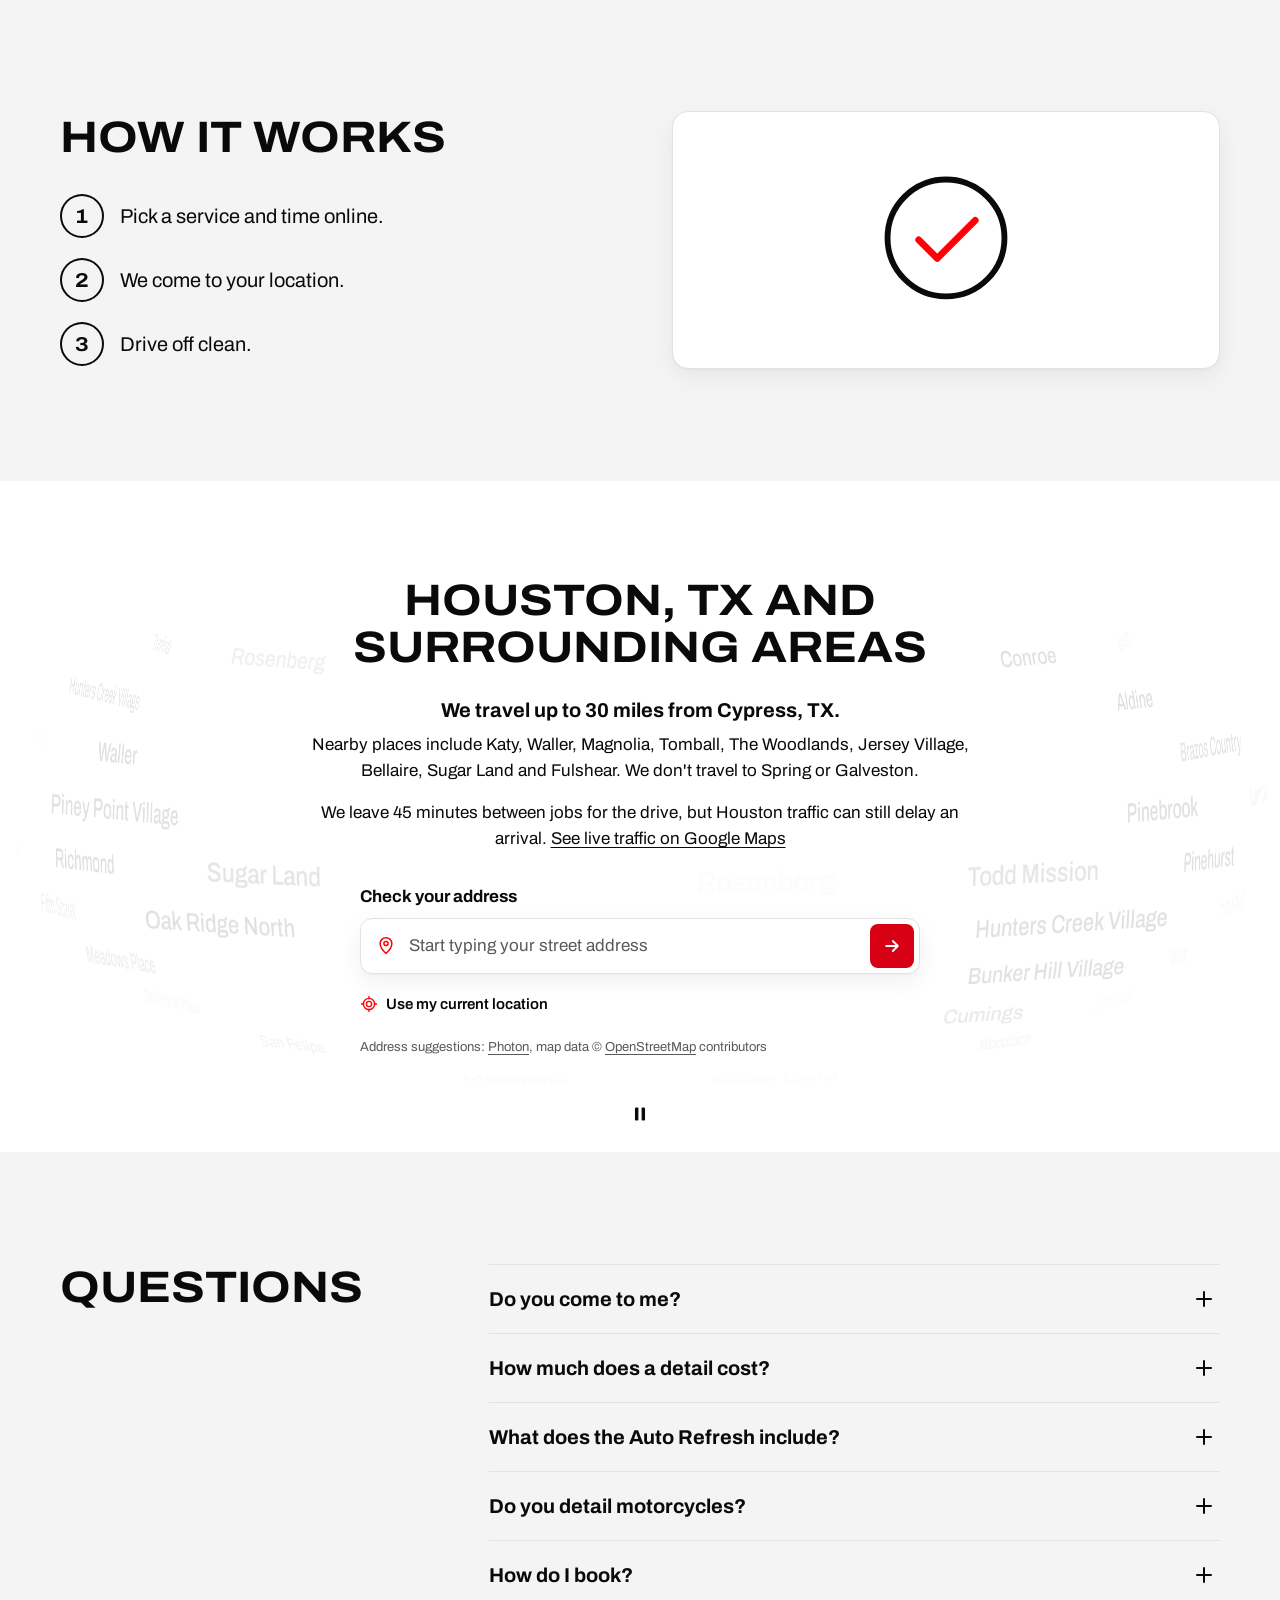
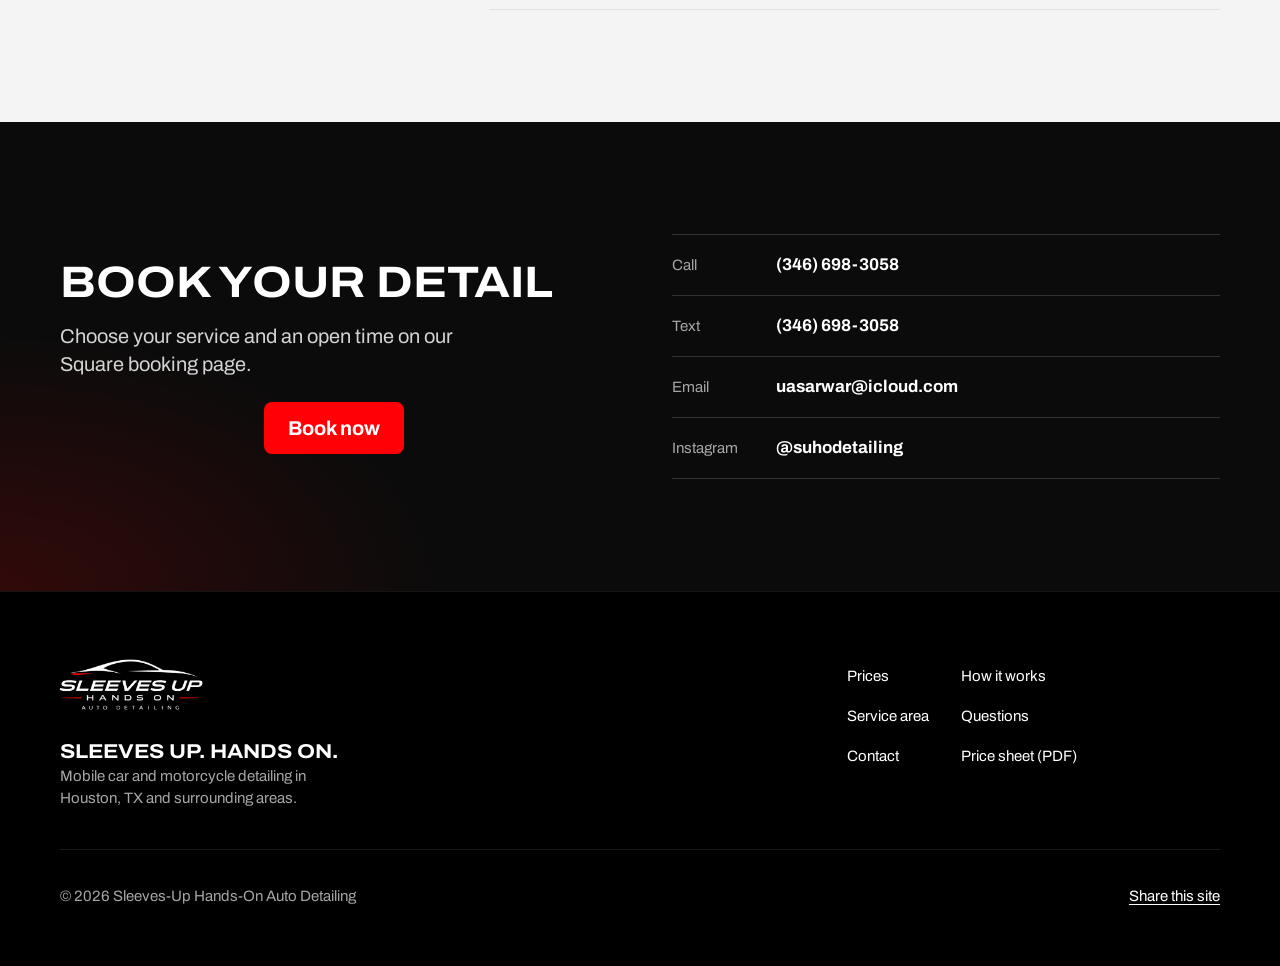
==== commit bc1eba84: "v0.10.1: the globe gets its own square on phones Below 720px the service-area text covered nearly al" ====
--- a/index.html
+++ b/index.html
@@ -10,7 +10,7 @@
   <meta name="color-scheme" content="light dark">
 
   <!-- Sets light/dark (Houston sunrise to sunset) before first paint -->
-  <script src="theme.js?v=0.10.0"></script>
+  <script src="theme.js?v=0.10.1"></script>
 
   <!-- Open Graph -->
   <meta property="og:type" content="website">
@@ -36,9 +36,9 @@
   <!-- Font: Archivo, self-hosted (SIL OFL 1.1, see assets/fonts/OFL.txt) -->
   <link rel="preload" href="assets/fonts/archivo-latin-var.woff2" as="font" type="font/woff2" crossorigin>
 
-  <link rel="stylesheet" href="styles.css?v=0.10.0">
-  <script src="script.js?v=0.10.0" defer></script>
-  <script src="area.js?v=0.10.0" defer></script>
+  <link rel="stylesheet" href="styles.css?v=0.10.1">
+  <script src="script.js?v=0.10.1" defer></script>
+  <script src="area.js?v=0.10.1" defer></script>
 
   <script type="application/ld+json">
   {
@@ -288,7 +288,7 @@
     </section>
 
     <!-- Service area: up to 30 miles from Cypress, TX (29.9691 N, 95.6972 W), where Umair is based; never Spring or Galveston.
-         Behind the text, area.js turns a globe of the 52 Census places within that radius
+         Behind the text (above it on phones), area.js turns a globe of the 52 Census places within that radius
          (2024 U.S. Census Gazetteer, Texas: Census Designated Places and incorporated cities
          and towns, measured to each place's internal point; Spring and Houston itself left out).
          The sentence names nine well-known places, clockwise from the west. -->
--- a/styles.css
+++ b/styles.css
@@ -728,8 +728,7 @@
   isolation: isolate;
   display: grid;
   align-content: center;
-  min-height: 440px;
-  padding-block: 168px;     /* phones: room for the globe above and below the text */
+  padding-block: var(--s-12) var(--s-16); /* phones: the globe sits above the text (see .area-globe) */
   background: var(--bg);
   text-align: center;
   /* terrain colors for the pulse: muted, earthy */
@@ -904,11 +903,13 @@
 [data-motion="paused"] .area-motion .ic-pause { display: none; }
 [data-motion="paused"] .area-motion .ic-play { display: block; }
 
-/* Place names riding a slowly turning globe behind the text (drawn by area.js) */
+/* Place names riding a slowly turning globe (drawn by area.js). On phones
+   the text fills the band, so the globe gets its own square above the text
+   instead of hiding behind it; from 720px it sits behind the text. */
 .area-globe {
-  position: absolute;
-  inset: 0;
-  z-index: -1;
+  position: relative;
+  height: min(100vw, 460px);
+  margin-bottom: var(--s-6);
   pointer-events: none;
   user-select: none;
 }
@@ -920,7 +921,7 @@
   visibility: hidden;
   white-space: nowrap;
   color: var(--names);
-  font-size: 21px;          /* phones; 24px from 600px, 28px from 834px */
+  font-size: 17px;          /* phones; 24px from 600px, 28px from 834px */
   font-weight: 500;
   line-height: 1.2;
   transform-origin: 50% 50%;
@@ -1119,6 +1120,8 @@
   .service-book .btn { width: auto; }
 }
 @media (min-width: 720px) {
+  main > .area { min-height: 440px; padding-block: 168px; } /* room for the globe above and below the text */
+  .area-globe { position: absolute; inset: 0; z-index: -1; height: auto; margin: 0; }
   .dock { display: none; }
   body.has-dock .footer { padding-bottom: calc(var(--s-12) + env(safe-area-inset-bottom, 0px)); }
   body.has-dock .toast { bottom: calc(24px + env(safe-area-inset-bottom, 0px)); }
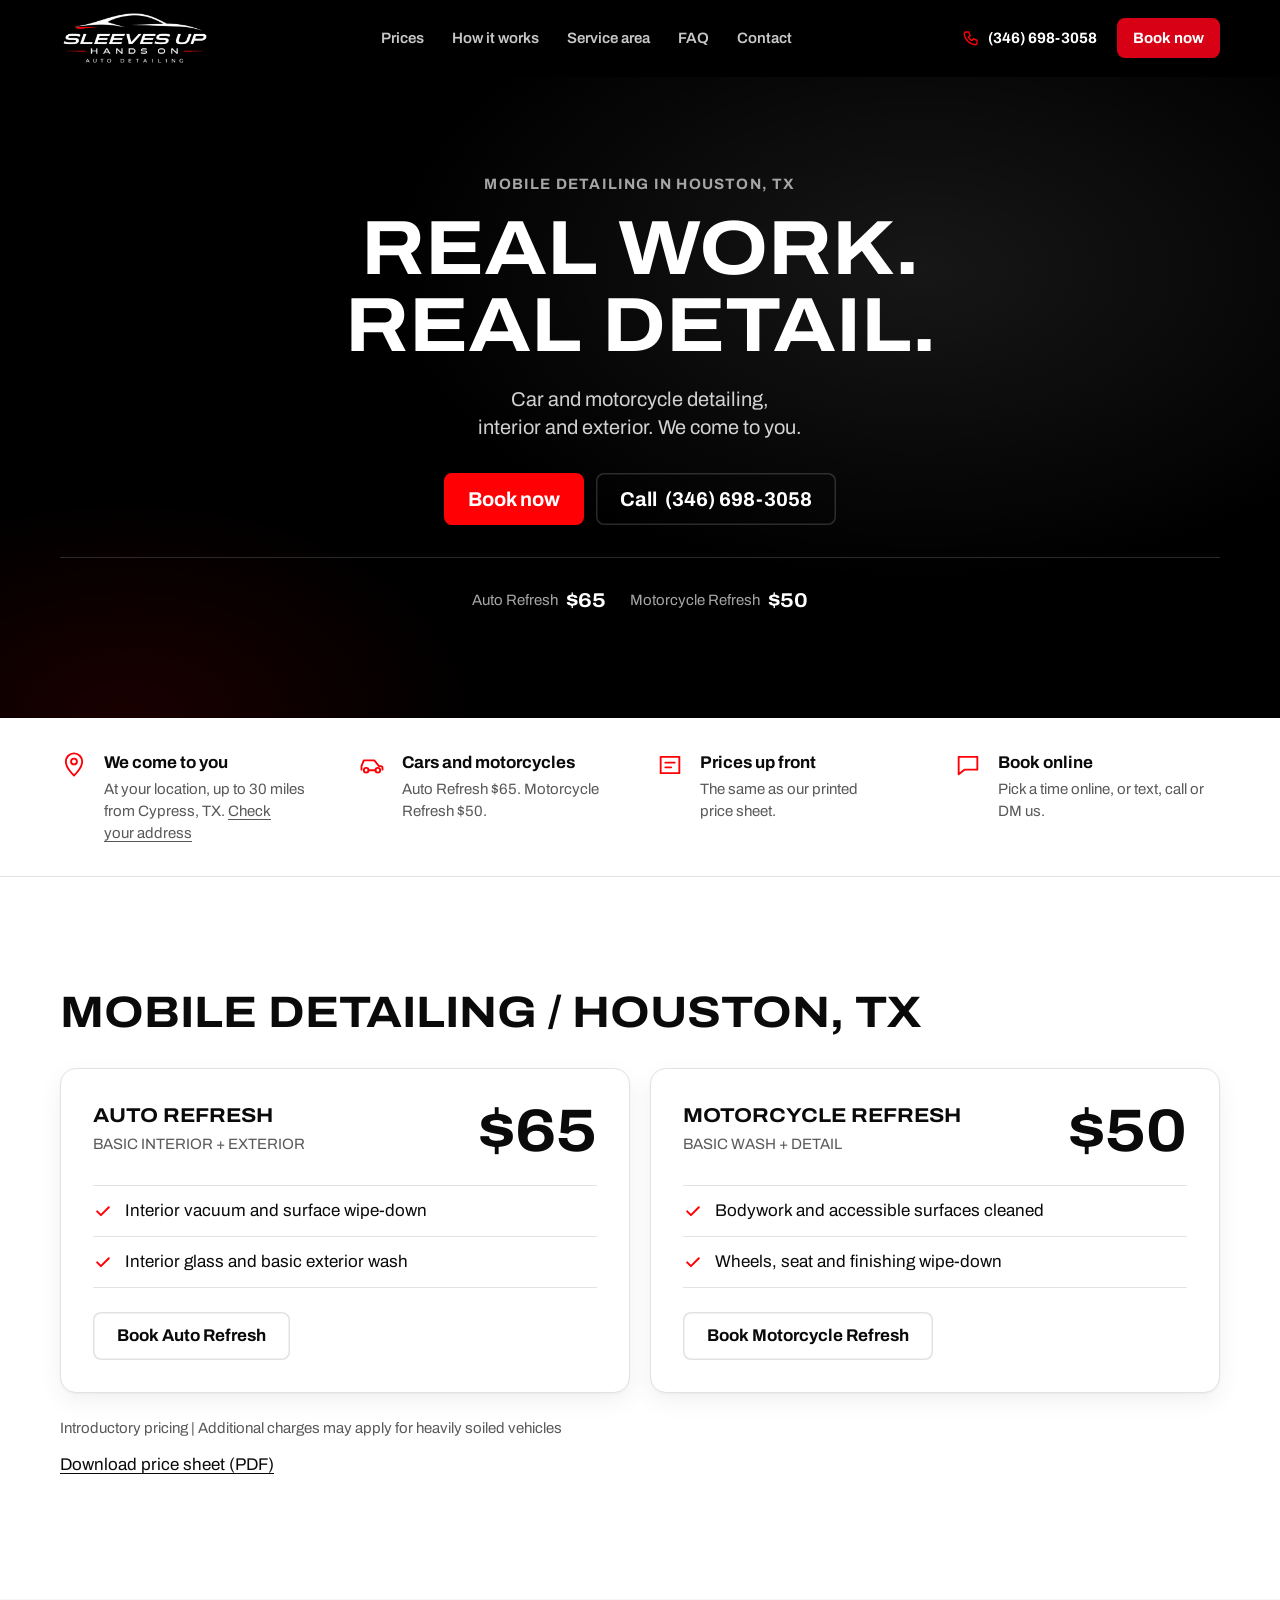
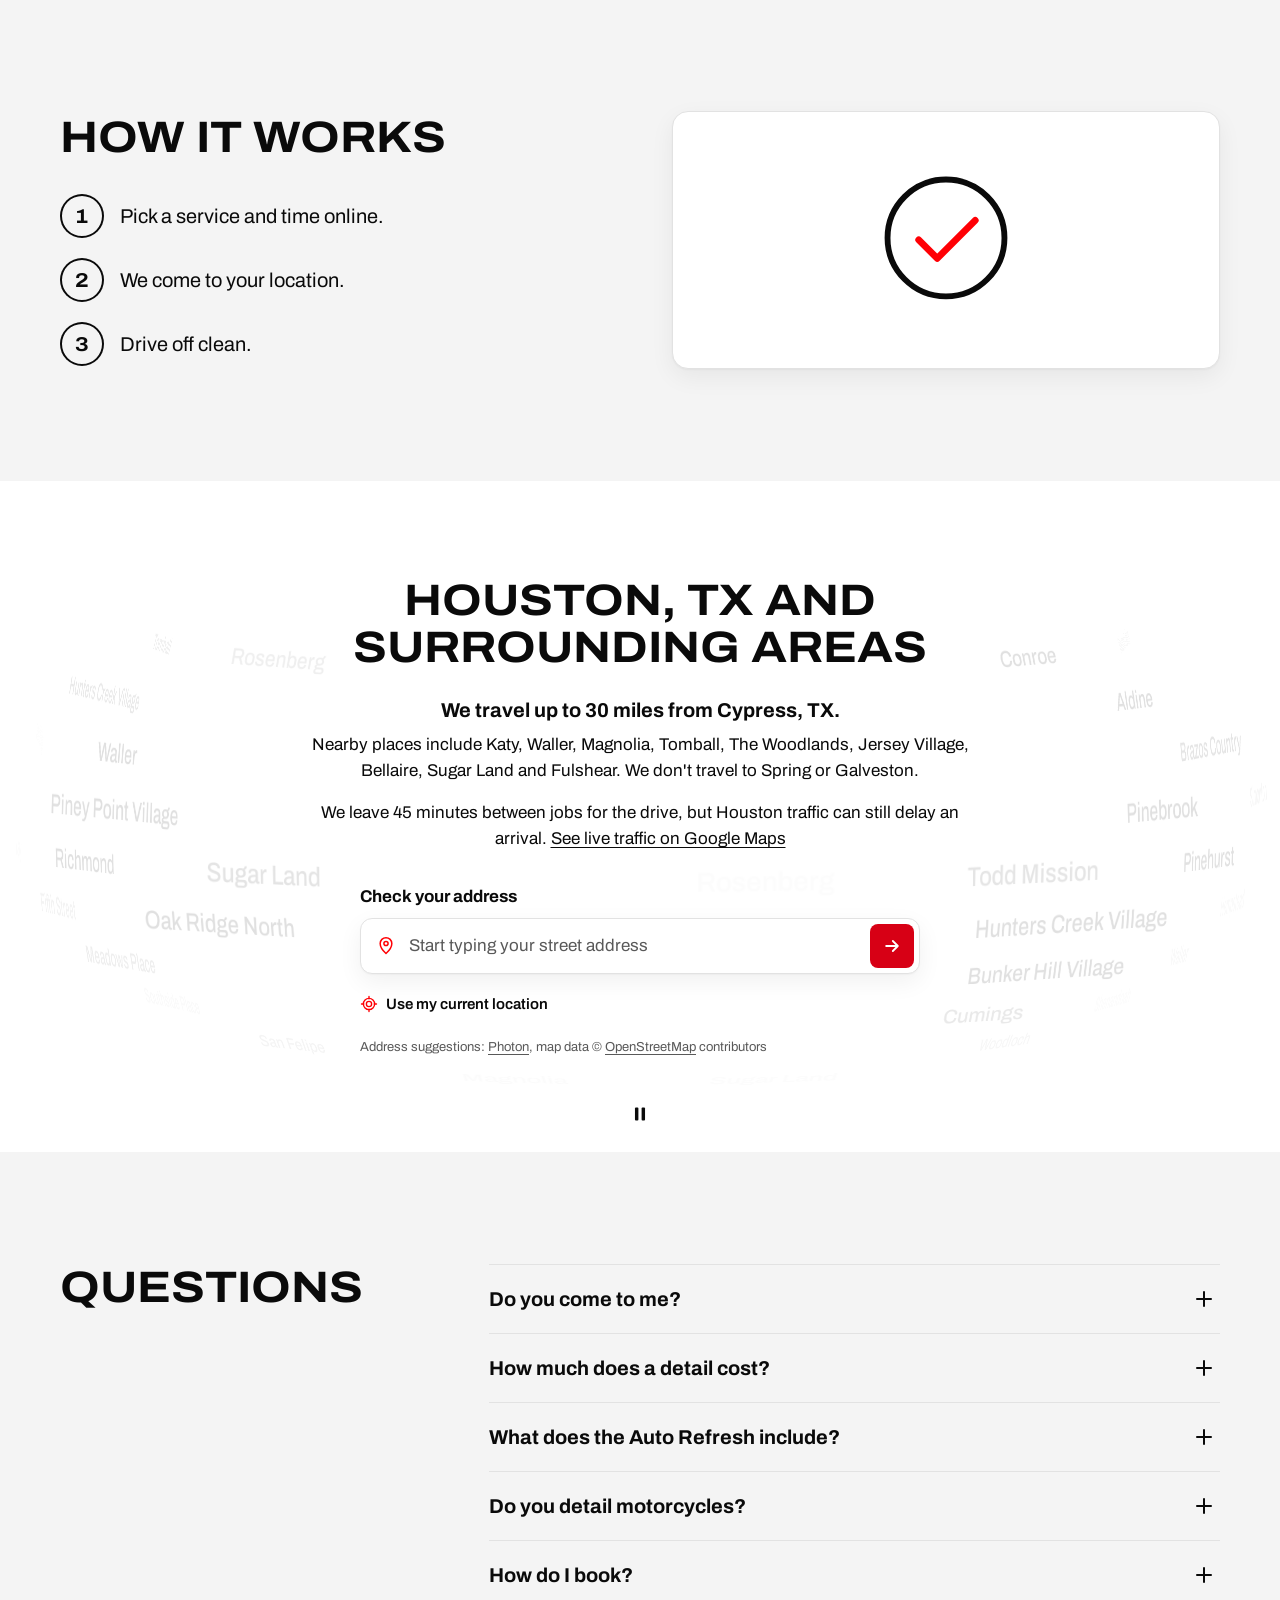
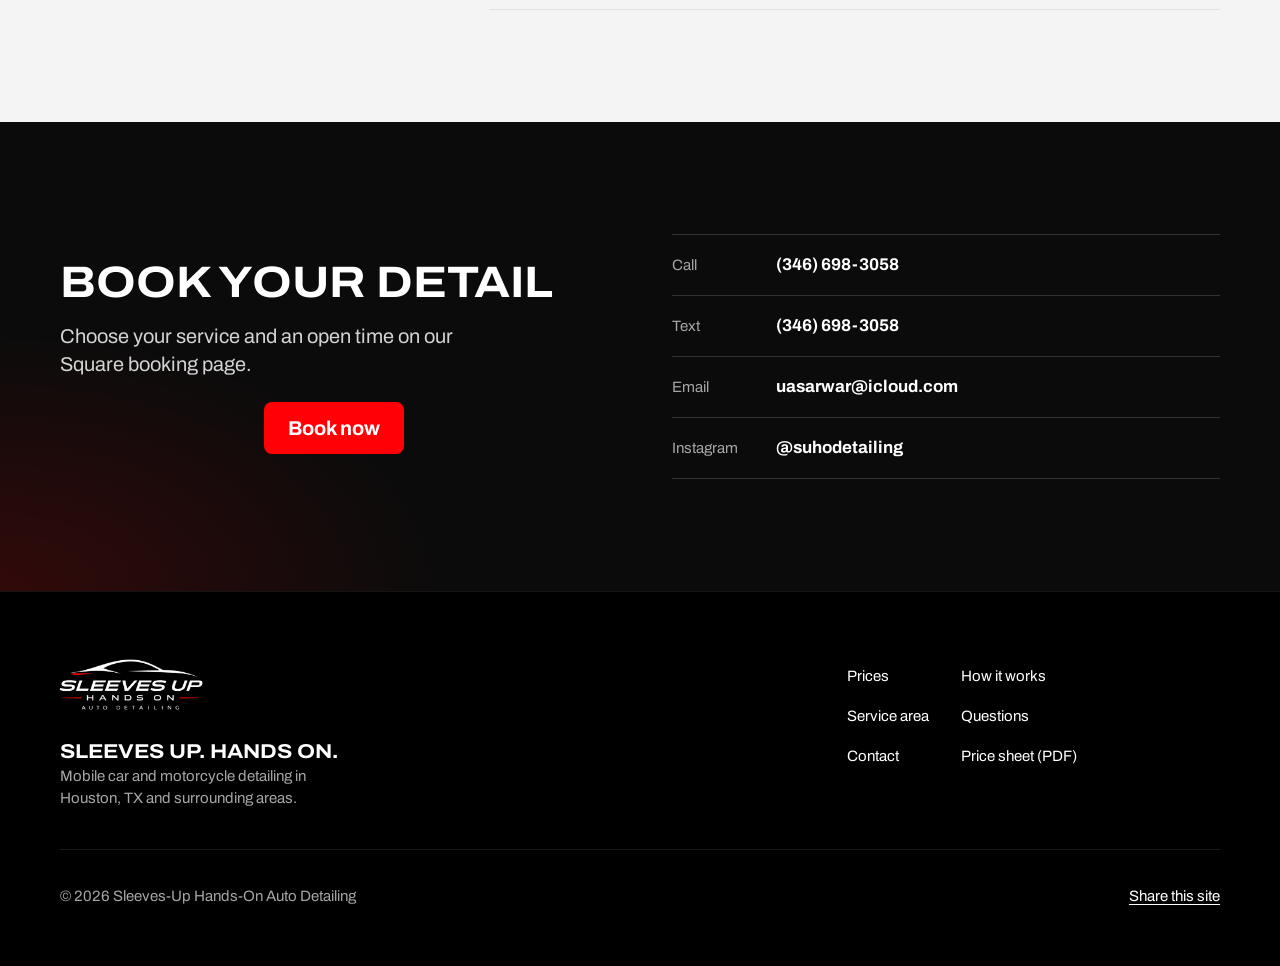
==== commit ed44fde4: "v0.10.2: address check finds the town typed, never a county "Austin, TX" read as "Austin is 33 miles" ====
--- a/index.html
+++ b/index.html
@@ -10,7 +10,7 @@
   <meta name="color-scheme" content="light dark">
 
   <!-- Sets light/dark (Houston sunrise to sunset) before first paint -->
-  <script src="theme.js?v=0.10.1"></script>
+  <script src="theme.js?v=0.10.2"></script>
 
   <!-- Open Graph -->
   <meta property="og:type" content="website">
@@ -36,9 +36,9 @@
   <!-- Font: Archivo, self-hosted (SIL OFL 1.1, see assets/fonts/OFL.txt) -->
   <link rel="preload" href="assets/fonts/archivo-latin-var.woff2" as="font" type="font/woff2" crossorigin>
 
-  <link rel="stylesheet" href="styles.css?v=0.10.1">
-  <script src="script.js?v=0.10.1" defer></script>
-  <script src="area.js?v=0.10.1" defer></script>
+  <link rel="stylesheet" href="styles.css?v=0.10.2">
+  <script src="script.js?v=0.10.2" defer></script>
+  <script src="area.js?v=0.10.2" defer></script>
 
   <script type="application/ld+json">
   {
